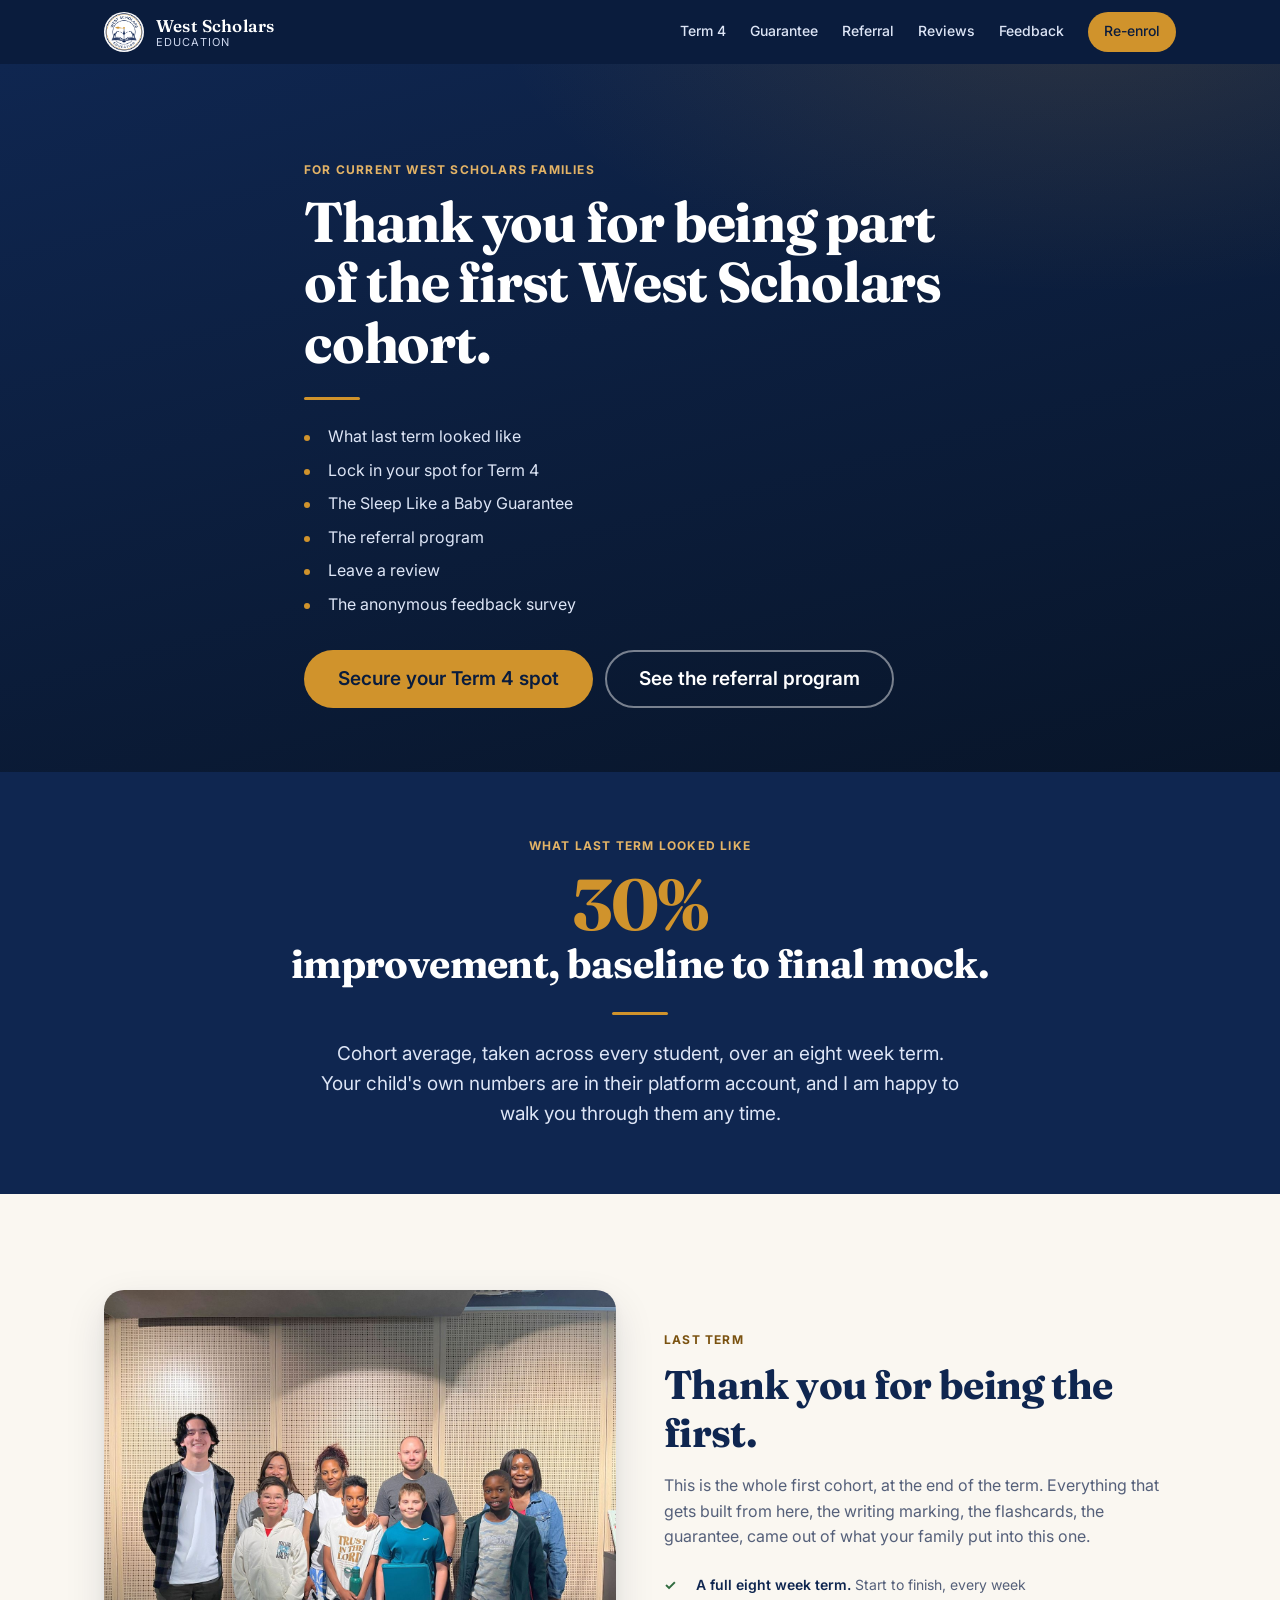
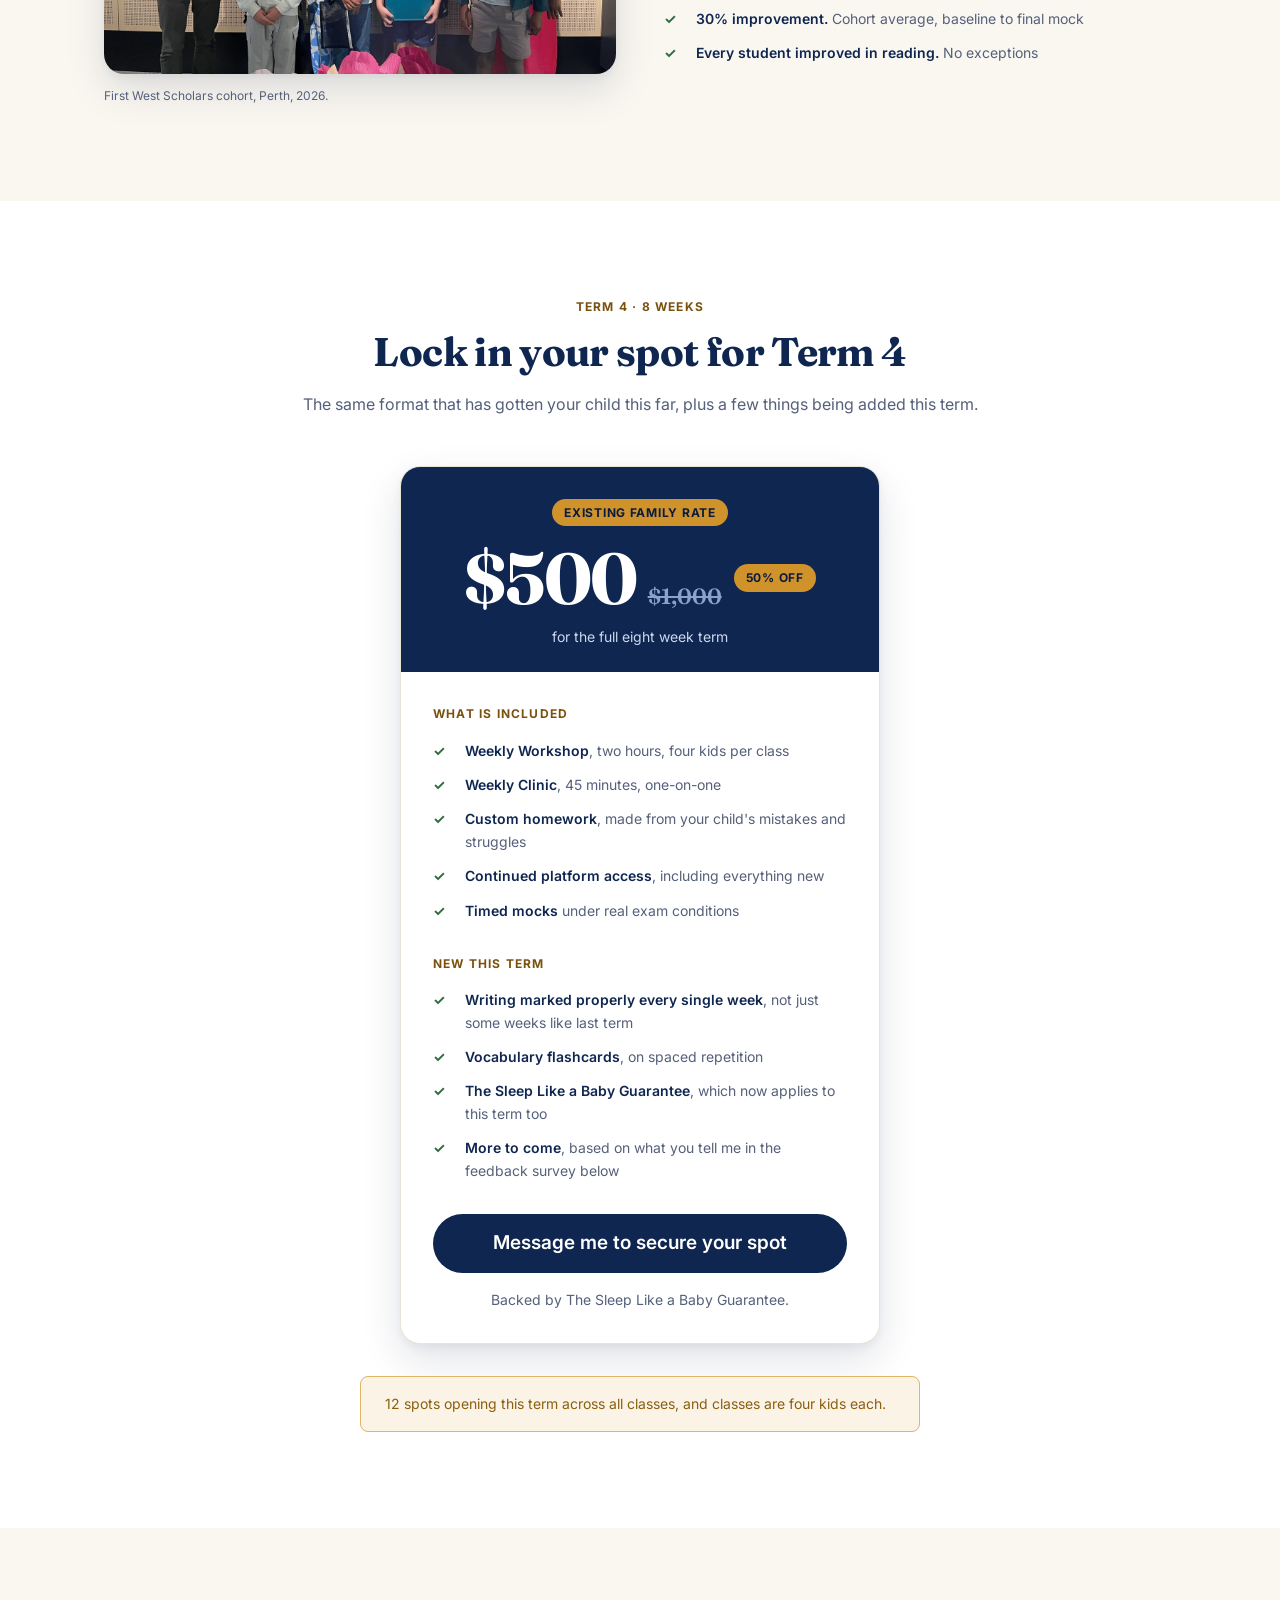
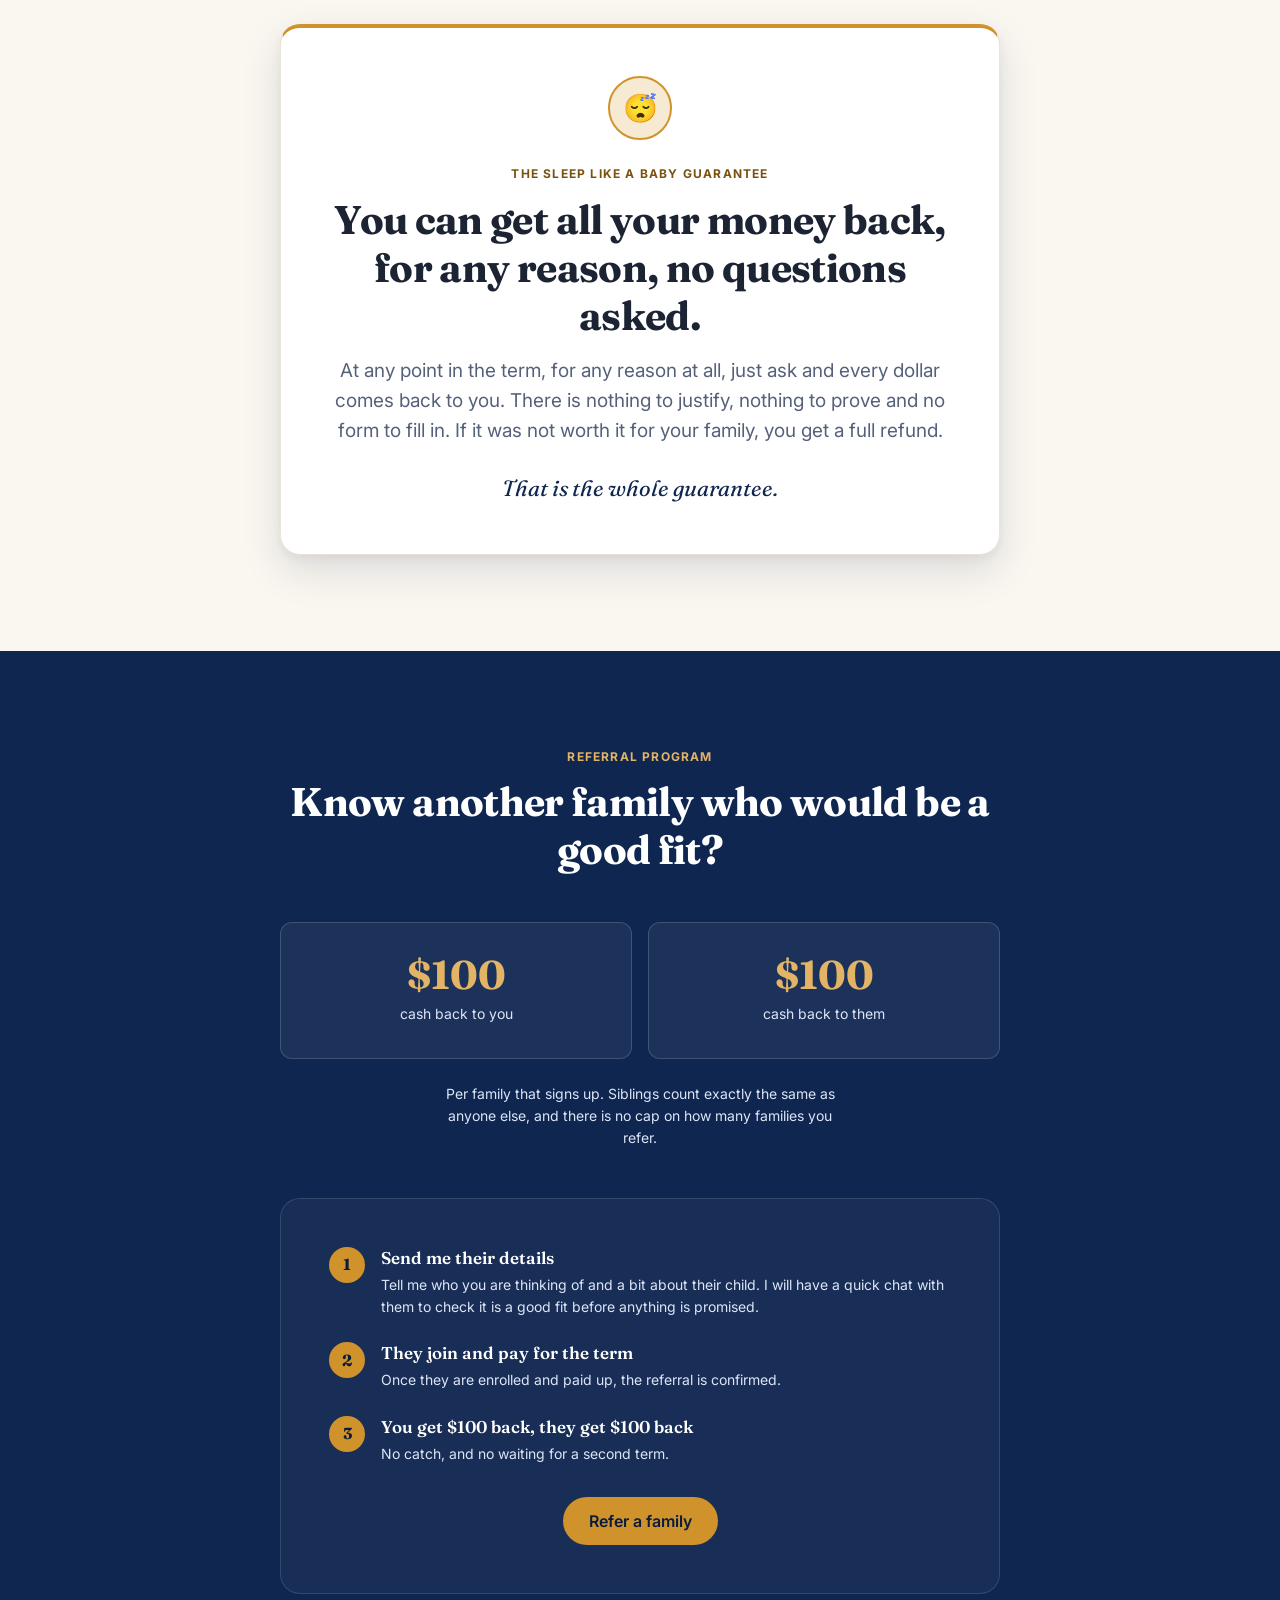
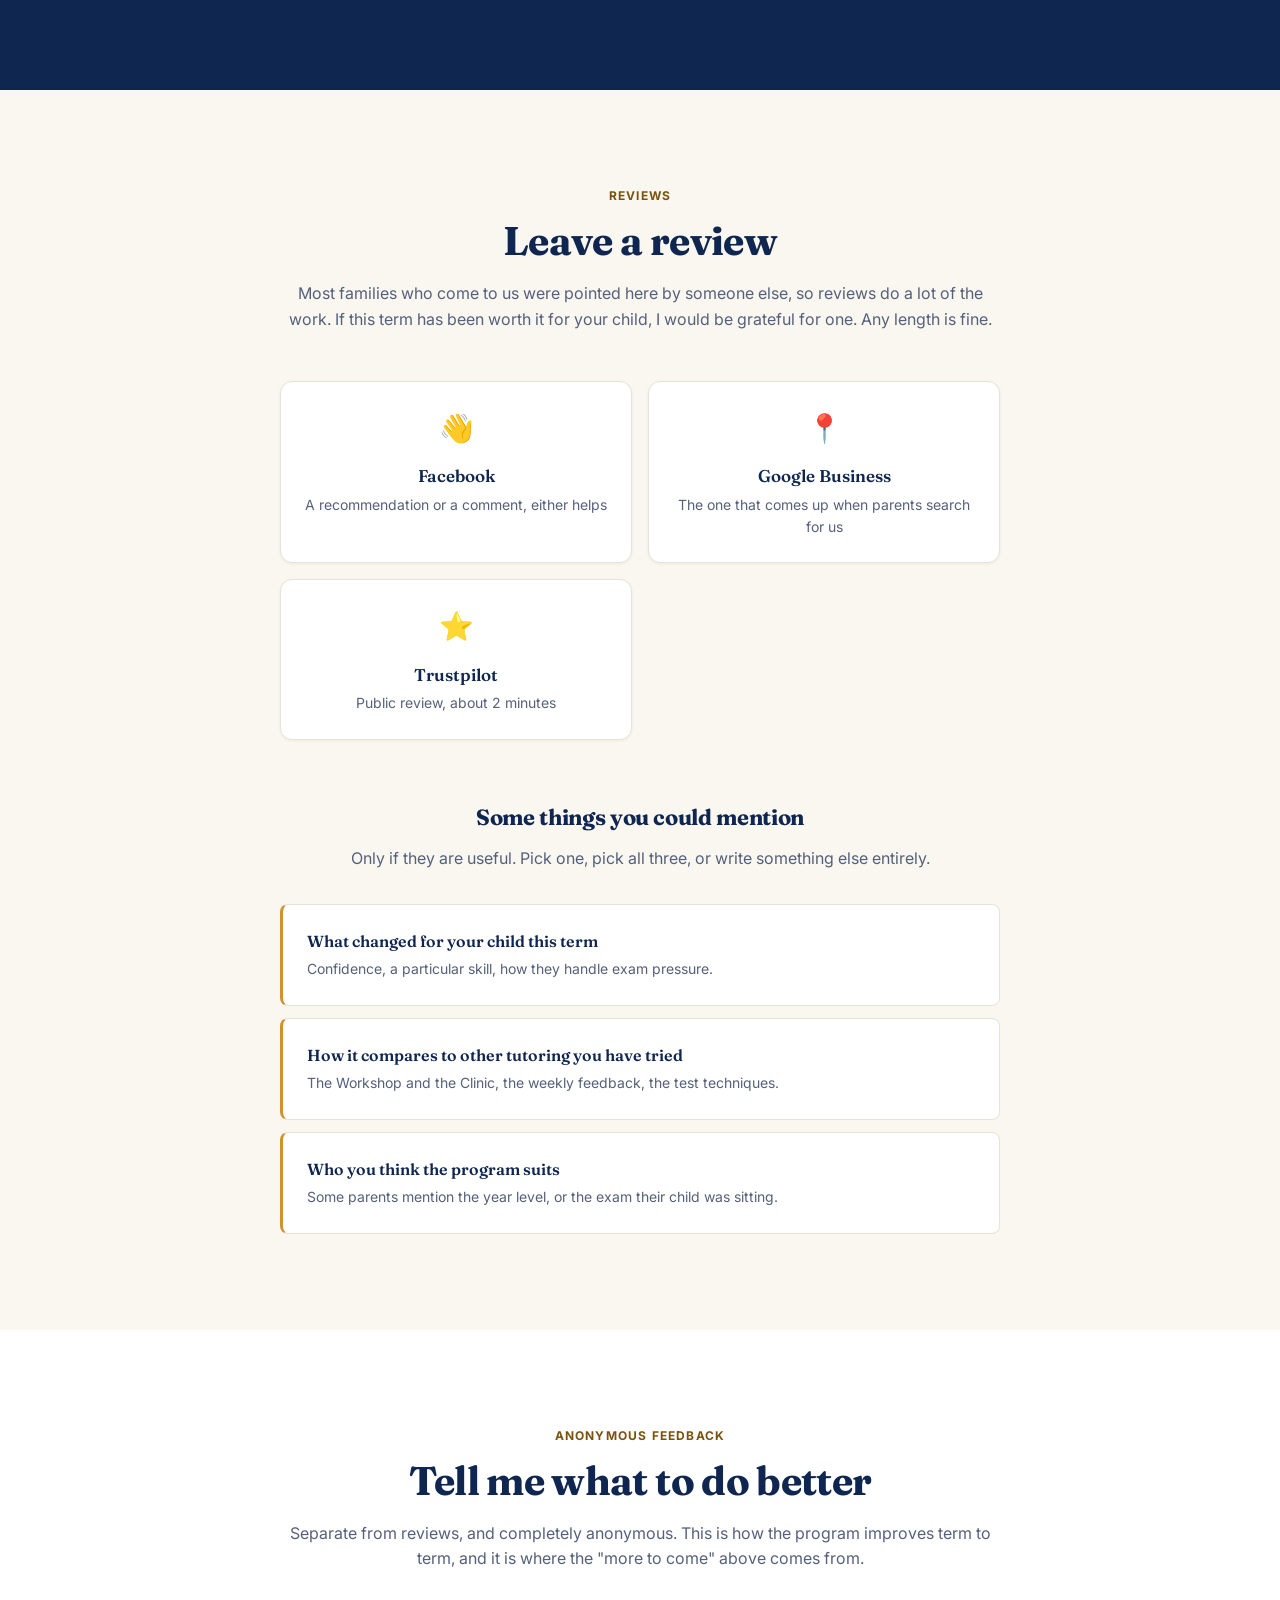
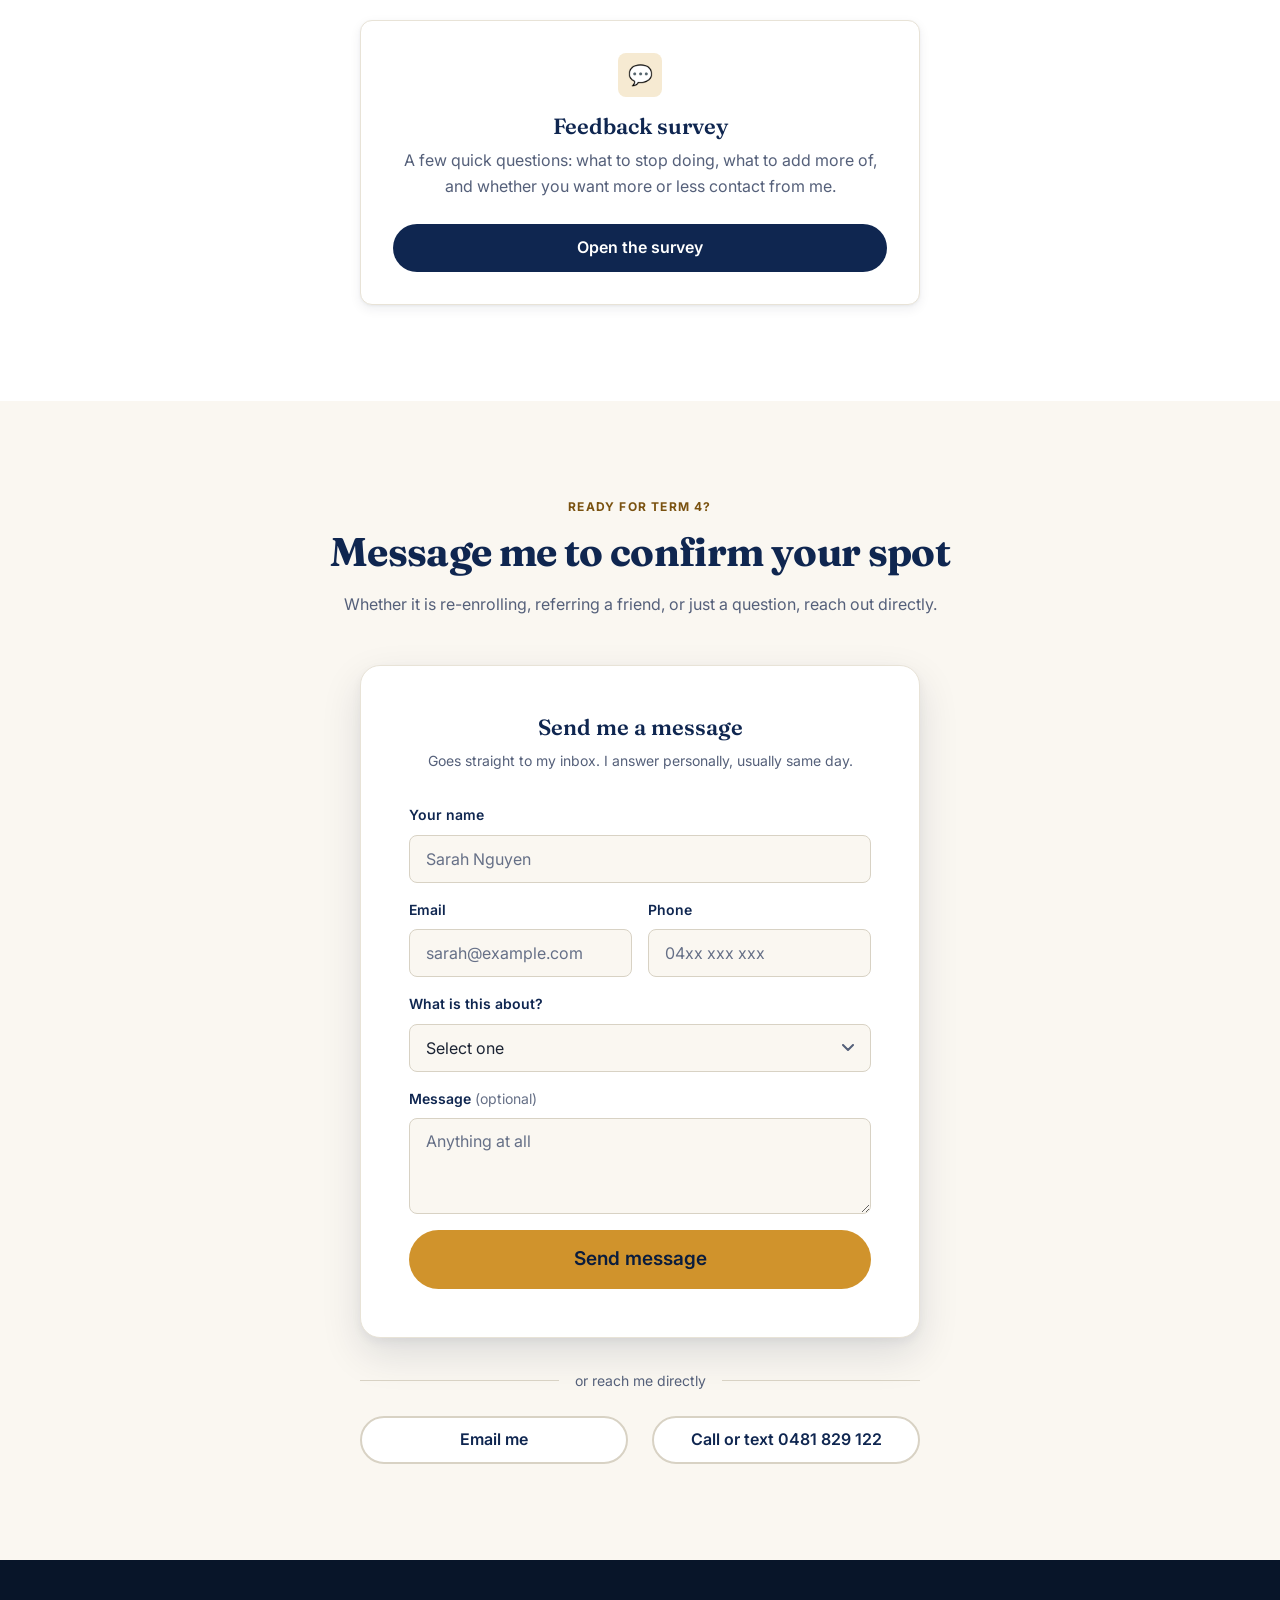
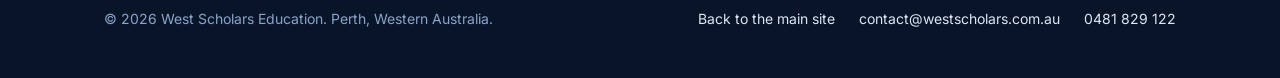
==== current-clients/index.html @ 18675477 "Show the cohort photo as an image, not a CSS background The photo disappeared from the live site. Th" ====
<!doctype html>
<html lang="en-AU">
<head>
<meta charset="UTF-8">
<meta name="viewport" content="width=device-width, initial-scale=1.0, viewport-fit=cover">

<title>Current Clients | West Scholars</title>
<meta name="description" content="West Scholars current clients: Term 4 re-enrolment, the Sleep Like a Baby Guarantee, the referral cash back program, reviews and the feedback survey.">

<meta name="theme-color" content="#0a1c3d">
<link rel="icon" href="/assets/logo.png">
<link rel="apple-touch-icon" href="/assets/logo.png">

<link rel="preconnect" href="https://fonts.googleapis.com">
<link rel="preconnect" href="https://fonts.gstatic.com" crossorigin>
<link href="https://fonts.googleapis.com/css2?family=Fraunces:opsz,wght@9..144,400..700&family=Inter:wght@400;500;600;700&display=swap" rel="stylesheet">
<link rel="stylesheet" href="/assets/style.css?v=2">
</head>
<body>

<a class="skip-link" href="#main">Skip to content</a>

<header class="site-header">
  <div class="wrap">
    <a class="brand" href="/">
      <img src="/assets/logo.png" alt="" width="40" height="40">
      <span class="brand-text">
        <strong>West Scholars</strong>
        <span>Education</span>
      </span>
    </a>

    <input type="checkbox" id="nav-toggle" class="nav-toggle">
    <label for="nav-toggle" class="nav-toggle-label" aria-label="Open menu"><span class="bars"></span></label>

    <nav class="site-nav" aria-label="Main">
      <a href="#pricing">Term 4</a>
      <a href="#guarantee">Guarantee</a>
      <a href="#referral">Referral</a>
      <a href="#reviews">Reviews</a>
      <a href="#survey">Feedback</a>
      <a class="nav-cta" href="#contact">Re-enrol</a>
    </nav>
  </div>
</header>

<main id="main">

<!-- ========================= HERO ========================= -->
<section class="hero hero-single">
  <div class="wrap">
    <div>
      <span class="eyebrow">For current West Scholars families</span>
      <h1>Thank you for being part of the first West Scholars cohort.</h1>
      <hr class="rule">
      <ul class="hero-list">
        <li>What last term looked like</li>
        <li>Lock in your spot for Term 4</li>
        <li>The Sleep Like a Baby Guarantee</li>
        <li>The referral program</li>
        <li>Leave a review</li>
        <li>The anonymous feedback survey</li>
      </ul>
      <div class="btn-row hero-actions">
        <a class="btn btn-gold btn-lg" href="#contact">Secure your Term 4 spot</a>
        <a class="btn btn-outline btn-lg" href="#referral">See the referral program</a>
      </div>
    </div>
  </div>
</section>

<!-- ========================= RESULTS REMINDER ========================= -->
<section class="section-navy">
  <div class="wrap">
    <div class="result-headline">
      <span class="eyebrow">What last term looked like</span>
      <h2><span class="big">30%</span> improvement, baseline to final mock.</h2>
      <hr class="rule center-x">
      <p class="lead center-x">Cohort average, taken across every student, over an eight week term. Your child's own numbers are in their platform account, and I am happy to walk you through them any time.</p>
    </div>
  </div>
</section>

<!-- ========================= COHORT PHOTO ========================= -->
<section class="section-cream sec-major">
  <div class="wrap">
    <div class="photo-split">
      <figure>
        <img src="/assets/cohort.jpg" width="1440" height="1080" loading="lazy" decoding="async"
             alt="Nathan with the first West Scholars cohort and their parents at the end of term.">
        <figcaption>First West Scholars cohort, Perth, 2026.</figcaption>
      </figure>
      <div class="body">
        <span class="eyebrow">Last term</span>
        <h2>Thank you for being the first.</h2>
        <p>This is the whole first cohort, at the end of the term. Everything that gets built from here, the writing marking, the flashcards, the guarantee, came out of what your family put into this one.</p>
        <ul class="points">
          <li><b>A full eight week term.</b> Start to finish, every week</li>
          <li><b>30% improvement.</b> Cohort average, baseline to final mock</li>
          <li><b>Every student improved in reading.</b> No exceptions</li>
        </ul>
      </div>
    </div>
  </div>
</section>

<!-- ========================= PRICING ========================= -->
<section class="section-white sec-major" id="pricing">
  <div class="wrap">
    <div class="section-head">
      <span class="eyebrow">Term 4 &middot; 8 weeks</span>
      <h2>Lock in your spot for Term 4</h2>
      <p>The same format that has gotten your child this far, plus a few things being added this term.</p>
    </div>

    <div class="price-card">
      <div class="price-head">
        <span class="badge">Existing family rate</span>
        <div class="price-amount">
          <span class="now">$500</span>
          <span class="was">$1,000</span>
          <span class="off">50% off</span>
        </div>
        <div class="price-period">for the full eight week term</div>
      </div>
      <div class="price-body">
        <div class="lbl">What is included</div>
        <ul class="price-list">
          <li><b>Weekly Workshop</b>, two hours, four kids per class</li>
          <li><b>Weekly Clinic</b>, 45 minutes, one-on-one</li>
          <li><b>Custom homework</b>, made from your child's mistakes and struggles</li>
          <li><b>Continued platform access</b>, including everything new</li>
          <li><b>Timed mocks</b> under real exam conditions</li>
        </ul>

        <div class="lbl">New this term</div>
        <ul class="price-list">
          <li><b>Writing marked properly every single week</b>, not just some weeks like last term</li>
          <li><b>Vocabulary flashcards</b>, on spaced repetition</li>
          <li><b>The Sleep Like a Baby Guarantee</b>, which now applies to this term too</li>
          <li><b>More to come</b>, based on what you tell me in the feedback survey below</li>
        </ul>

        <a class="btn btn-navy btn-block btn-lg" href="#contact">Message me to secure your spot</a>
        <p class="price-foot">Backed by The Sleep Like a Baby Guarantee.</p>
      </div>
    </div>

    <p class="notice pending wrap-narrow mt-8">12 spots opening this term across all classes, and classes are four kids each.</p>
  </div>
</section>

<!-- ========================= GUARANTEE ========================= -->
<section class="section-cream sec-major" id="guarantee">
  <div class="wrap">
    <div class="guarantee">
      <div class="seal" aria-hidden="true">&#128564;</div>
      <span class="eyebrow">The Sleep Like a Baby Guarantee</span>
      <h2>You can get all your money back, for any reason, no questions asked.</h2>
      <p class="lead">At any point in the term, for any reason at all, just ask and every dollar comes back to you. There is nothing to justify, nothing to prove and no form to fill in. If it was not worth it for your family, you get a full refund.</p>
      <p class="signoff">That is the whole guarantee.</p>
    </div>
  </div>
</section>

<!-- ========================= REFERRAL ========================= -->
<section class="section-navy sec-major" id="referral">
  <div class="wrap">
    <div class="section-head">
      <span class="eyebrow">Referral program</span>
      <h2>Know another family who would be a good fit?</h2>
    </div>

    <div class="referral-amounts wrap-prose">
      <div class="referral-amount">
        <div class="num">$100</div>
        <div class="lbl">cash back to you</div>
      </div>
      <div class="referral-amount">
        <div class="num">$100</div>
        <div class="lbl">cash back to them</div>
      </div>
    </div>
    <p class="referral-note">Per family that signs up. Siblings count exactly the same as anyone else, and there is no cap on how many families you refer.</p>

    <div class="referral-steps wrap-prose">
      <div class="steps">
        <div class="step">
          <div class="num">1</div>
          <div>
            <h4>Send me their details</h4>
            <p>Tell me who you are thinking of and a bit about their child. I will have a quick chat with them to check it is a good fit before anything is promised.</p>
          </div>
        </div>
        <div class="step">
          <div class="num">2</div>
          <div>
            <h4>They join and pay for the term</h4>
            <p>Once they are enrolled and paid up, the referral is confirmed.</p>
          </div>
        </div>
        <div class="step">
          <div class="num">3</div>
          <div>
            <h4>You get $100 back, they get $100 back</h4>
            <p>No catch, and no waiting for a second term.</p>
          </div>
        </div>
      </div>
      <div class="btn-row center mt-8">
        <a class="btn btn-gold" href="#contact">Refer a family</a>
      </div>
    </div>
  </div>
</section>

<!-- ========================= REVIEWS ========================= -->
<section class="section-cream sec-major" id="reviews">
  <div class="wrap">
    <div class="section-head">
      <span class="eyebrow">Reviews</span>
      <h2>Leave a review</h2>
      <p>Most families who come to us were pointed here by someone else, so reviews do a lot of the work. If this term has been worth it for your child, I would be grateful for one. Any length is fine.</p>
    </div>

    <div class="review-grid wrap-prose">
      <a class="review-tile" href="https://www.facebook.com/people/West-Scholars-Education/61594048093920/" target="_blank" rel="noopener">
        <div class="emoji" aria-hidden="true">&#128075;</div>
        <div class="platform">Facebook</div>
        <div class="hint">A recommendation or a comment, either helps</div>
      </a>
      <a class="review-tile" href="https://g.page/r/Ce10IVxTss2aEBM/review" target="_blank" rel="noopener">
        <div class="emoji" aria-hidden="true">&#128205;</div>
        <div class="platform">Google Business</div>
        <div class="hint">The one that comes up when parents search for us</div>
      </a>
      <a class="review-tile" href="https://au.trustpilot.com/review/westscholars.com.au" target="_blank" rel="noopener">
        <div class="emoji" aria-hidden="true">&#11088;</div>
        <div class="platform">Trustpilot</div>
        <div class="hint">Public review, about 2 minutes</div>
      </a>
    </div>

    <div class="wrap-prose mt-16">
      <div class="section-head mb-8">
        <h2 class="size-h3">Some things you could mention</h2>
        <p>Only if they are useful. Pick one, pick all three, or write something else entirely.</p>
      </div>
      <div class="prompt-list">
        <div class="prompt-card">
          <div class="q">What changed for your child this term</div>
          <div class="a">Confidence, a particular skill, how they handle exam pressure.</div>
        </div>
        <div class="prompt-card">
          <div class="q">How it compares to other tutoring you have tried</div>
          <div class="a">The Workshop and the Clinic, the weekly feedback, the test techniques.</div>
        </div>
        <div class="prompt-card">
          <div class="q">Who you think the program suits</div>
          <div class="a">Some parents mention the year level, or the exam their child was sitting.</div>
        </div>
      </div>
    </div>
  </div>
</section>

<!-- ========================= SURVEY ========================= -->
<section class="section-white sec-major" id="survey">
  <div class="wrap">
    <div class="section-head">
      <span class="eyebrow">Anonymous feedback</span>
      <h2>Tell me what to do better</h2>
      <p>Separate from reviews, and completely anonymous. This is how the program improves term to term, and it is where the "more to come" above comes from.</p>
    </div>
    <div class="card wrap-narrow center">
      <div class="icon center-x" aria-hidden="true">&#128172;</div>
      <h3>Feedback survey</h3>
      <p class="mb-6">A few quick questions: what to stop doing, what to add more of, and whether you want more or less contact from me.</p>
      <a class="btn btn-navy btn-block" href="https://forms.gle/rLjrPva2tPDzs9eZA" target="_blank" rel="noopener">Open the survey</a>
    </div>
  </div>
</section>

<!-- ========================= CONTACT ========================= -->
<section class="section-cream sec-major" id="contact">
  <div class="wrap">
    <div class="section-head">
      <span class="eyebrow">Ready for Term 4?</span>
      <h2>Message me to confirm your spot</h2>
      <p>Whether it is re-enrolling, referring a friend, or just a question, reach out directly.</p>
    </div>

    <form class="form-card" action="https://formsubmit.co/contact@westscholars.com.au" method="POST">
      <h3>Send me a message</h3>
      <p class="form-intro">Goes straight to my inbox. I answer personally, usually same day.</p>

      <input type="hidden" name="_subject" value="Current client message, West Scholars">
      <input type="hidden" name="_captcha" value="false">
      <input type="hidden" name="_template" value="table">
      <input type="hidden" name="_next" value="https://westscholars.com.au/thanks.html">
      <div class="hp" aria-hidden="true"><label>Leave this empty<input type="text" name="_honey" tabindex="-1" autocomplete="off"></label></div>

      <div class="form-grid">
        <div class="field">
          <label for="cc-name">Your name</label>
          <input id="cc-name" name="Name" type="text" required autocomplete="name" placeholder="Sarah Nguyen">
        </div>
        <div class="form-row">
          <div class="field">
            <label for="cc-email">Email</label>
            <input id="cc-email" name="Email" type="email" required autocomplete="email" placeholder="sarah@example.com">
          </div>
          <div class="field">
            <label for="cc-phone">Phone</label>
            <input id="cc-phone" name="Phone" type="tel" required autocomplete="tel" inputmode="tel" placeholder="04xx xxx xxx">
          </div>
        </div>
        <div class="field">
          <label for="cc-topic">What is this about?</label>
          <select id="cc-topic" name="Topic" required>
            <option value="">Select one</option>
            <option>Re-enrolling for Term 4</option>
            <option>Referring a family</option>
            <option>A question about my child's progress</option>
            <option>Something else</option>
          </select>
        </div>
        <div class="field">
          <label for="cc-message">Message <span class="opt">(optional)</span></label>
          <textarea id="cc-message" name="Message" rows="3" placeholder="Anything at all"></textarea>
        </div>
        <button type="submit" class="btn btn-gold btn-block btn-lg">Send message</button>
      </div>
    </form>

    <div class="or-divider">or reach me directly</div>

    <div class="grid grid-2 wrap-narrow">
      <a class="btn btn-ghost btn-block" href="mailto:contact@westscholars.com.au">Email me</a>
      <a class="btn btn-ghost btn-block" href="tel:0481829122">Call or text 0481 829 122</a>
    </div>
  </div>
</section>

</main>

<footer class="site-footer">
  <div class="wrap">
    <span>&copy; 2026 West Scholars Education. Perth, Western Australia.</span>
    <div class="links">
      <a href="/">Back to the main site</a>
      <a href="mailto:contact@westscholars.com.au">contact@westscholars.com.au</a>
      <a href="tel:0481829122">0481 829 122</a>
    </div>
  </div>
</footer>

</body>
</html>
---- assets/style.css ----
@charset "UTF-8";
/* ==========================================================================
   West Scholars design system
   --------------------------------------------------------------------------
   Direction: "Prospectus". Serif headings (Fraunces) over a neutral sans body
   (Inter), warm cream ground, navy ink, gold used only as rules and accents.

   Everything is token-driven. Do not hardcode a colour, size, space, radius
   or shadow in the HTML. If a value you need does not exist as a token, add
   the token here rather than writing an inline style.
   ========================================================================== */

/* --------------------------------------------------------------------------
   1. Tokens
   -------------------------------------------------------------------------- */

:root {
  /* --- Colour: navy ramp (brand ink) --- */
  --navy-950: #081529;
  --navy-900: #0a1c3d;
  --navy-800: #0f2650;
  --navy-700: #163566;
  --navy-600: #24487f;
  --navy-500: #3c62a0;
  --navy-300: #8ba3c9;
  --navy-200: #cdd7ee;
  --navy-100: #dde5f6;

  /* --- Colour: brass ramp (accent) ---
     brass-700 is the only gold safe for text on light grounds (7.2:1).
     brass-400 is the fill/accent gold, and is safe for text on navy. */
  --brass-700: #7a5210;
  --brass-600: #96671a;
  --brass-500: #b8862a;
  --brass-400: #d0932c;
  --brass-300: #e3b366;
  --brass-100: #f6ead2;

  /* --- Colour: warm neutral ramp --- */
  --warm-900: #1c2434;
  --warm-700: #3c4560;
  --warm-600: #55607a;
  --warm-400: #9aa1b3;
  --warm-300: #d8d2c4;
  --warm-200: #e8e3d7;
  --warm-100: #f3efe6;
  --warm-50:  #faf7f1;
  --white:    #ffffff;

  /* --- Colour: semantic --- */
  --success:    #2f6b3f;
  --success-bg: #f1f7f1;
  --warning:    #8a5f10;
  --warning-bg: #fbf3e6;
  --error:      #b3261e;
  --error-bg:   #fdecec;

  /* --- Colour: roles (use these in components, not the raw ramps) --- */
  --ink:           var(--warm-900);
  --ink-soft:      var(--warm-600);
  --ink-inverse:   var(--white);
  --ink-on-navy:   var(--navy-100);
  --accent:        var(--brass-400);
  --accent-text:   var(--brass-700);
  --ground:        var(--warm-50);
  --surface:       var(--white);
  --surface-sunk:  var(--warm-100);
  --ink-faint:     #667087;   /* placeholders and optional labels: 4.6:1 on cream */
  --border:        var(--warm-200);
  --border-strong: var(--warm-300);
  --rule:          var(--brass-400);

  /* --- Type families --- */
  --font-display: "Fraunces", "Iowan Old Style", Georgia, "Times New Roman", serif;
  --font-body: "Inter", -apple-system, BlinkMacSystemFont, "Segoe UI", Roboto, Helvetica, Arial, sans-serif;

  /* --- Type scale (1.25 ratio, fluid where it matters) --- */
  --fs-display: clamp(2.25rem, 1.5rem + 3.2vw, 3.5rem);
  --fs-h2:      clamp(1.75rem, 1.35rem + 1.9vw, 2.5rem);
  --fs-h3:      1.375rem;
  --fs-h4:      1.0625rem;
  --fs-lead:    clamp(1.0625rem, 1rem + 0.3vw, 1.1875rem);
  --fs-body:    1rem;
  --fs-sm:      0.875rem;
  --fs-xs:      0.75rem;
  --fs-stat:    clamp(2.5rem, 1.6rem + 4vw, 4.5rem);
  --fs-stat-sm: clamp(1.75rem, 1.3rem + 2vw, 2.5rem);

  /* --- Line heights --- */
  --lh-tight: 1.08;
  --lh-snug:  1.2;
  --lh-body:  1.6;

  /* --- Letter spacing --- */
  --ls-display: -0.022em;
  --ls-h2:      -0.016em;
  --ls-label:   0.1em;

  /* --- Space: 4px base --- */
  --s-1:  4px;
  --s-2:  8px;
  --s-3:  12px;
  --s-4:  16px;
  --s-6:  24px;
  --s-8:  32px;
  --s-12: 48px;
  --s-16: 64px;
  --s-24: 96px;
  --s-32: 128px;

  /* --- Section rhythm --- */
  --sec-major:    var(--s-24);
  --sec-standard: var(--s-16);
  --sec-tight:    var(--s-12);

  /* --- Radius --- */
  --r-sm:   8px;
  --r-md:   12px;
  --r-lg:   20px;
  --r-full: 999px;

  /* --- Elevation (navy-tinted, three tiers) --- */
  --e1: 0 1px 3px rgba(10, 28, 61, 0.06);
  --e2: 0 4px 12px rgba(10, 28, 61, 0.07), 0 1px 3px rgba(10, 28, 61, 0.05);
  --e3: 0 16px 40px rgba(10, 28, 61, 0.12), 0 4px 10px rgba(10, 28, 61, 0.05);

  /* --- Containers --- */
  --w-page:   1120px;
  --w-prose:  720px;
  --w-narrow: 560px;

  /* --- Motion --- */
  --ease: cubic-bezier(0.2, 0.6, 0.2, 1);
  --dur:  0.16s;
}

/* --------------------------------------------------------------------------
   2. Base
   -------------------------------------------------------------------------- */

*, *::before, *::after { box-sizing: border-box; }

html {
  scroll-behavior: smooth;
  scroll-padding-top: var(--s-16);
  -webkit-text-size-adjust: 100%;
}

body {
  margin: 0;
  font-family: var(--font-body);
  font-size: var(--fs-body);
  line-height: var(--lh-body);
  color: var(--ink);
  background: var(--ground);
  -webkit-font-smoothing: antialiased;
  -moz-osx-font-smoothing: grayscale;
}

img { max-width: 100%; display: block; }
a { color: inherit; }

h1, h2, h3, h4 {
  font-family: var(--font-display);
  font-weight: 600;
  font-variation-settings: "SOFT" 0, "WONK" 0;
  color: var(--navy-800);
  margin: 0;
}

h1 { font-size: var(--fs-display); line-height: var(--lh-tight); letter-spacing: var(--ls-display); font-weight: 700; }
h2 { font-size: var(--fs-h2);      line-height: var(--lh-snug);  letter-spacing: var(--ls-h2);      font-weight: 700; }
h3 { font-size: var(--fs-h3);      line-height: 1.25; }
h4 { font-size: var(--fs-h4);      line-height: 1.35; }

p { margin: 0 0 var(--s-4); }
p:last-child { margin-bottom: 0; }

/* Focus: visible for keyboard users, invisible for mouse users. */
:focus-visible {
  outline: 3px solid var(--brass-400);
  outline-offset: 2px;
  border-radius: var(--r-sm);
}
:focus:not(:focus-visible) { outline: none; }

.skip-link {
  position: absolute;
  left: var(--s-4);
  top: calc(-1 * var(--s-16));
  z-index: 100;
  background: var(--brass-400);
  color: var(--navy-900);
  padding: var(--s-3) var(--s-6);
  border-radius: var(--r-full);
  font-weight: 600;
  text-decoration: none;
  transition: top var(--dur) var(--ease);
}
.skip-link:focus { top: var(--s-4); }

.visually-hidden {
  position: absolute;
  width: 1px; height: 1px;
  padding: 0; margin: -1px;
  overflow: hidden;
  clip: rect(0 0 0 0);
  white-space: nowrap;
  border: 0;
}

/* --------------------------------------------------------------------------
   3. Layout primitives
   -------------------------------------------------------------------------- */

.wrap {
  max-width: var(--w-page);
  margin-inline: auto;
  padding-inline: var(--s-6);
}

.wrap-prose  { max-width: var(--w-prose);  margin-inline: auto; }
.wrap-narrow { max-width: var(--w-narrow); margin-inline: auto; }

section { padding-block: var(--sec-standard); }
.sec-major { padding-block: var(--sec-major); }
.sec-tight { padding-block: var(--sec-tight); }

.section-cream { background: var(--ground); }
.section-white { background: var(--surface); }
.section-navy  { background: var(--navy-800); color: var(--ink-inverse); }
.section-navy h2, .section-navy h3, .section-navy h4 { color: var(--ink-inverse); }

.grid { display: grid; gap: var(--s-6); }
.grid-2 { grid-template-columns: repeat(2, 1fr); }
.grid-3 { grid-template-columns: repeat(3, 1fr); }

/* --------------------------------------------------------------------------
   4. Shared type components
   -------------------------------------------------------------------------- */

.eyebrow {
  display: block;
  font-family: var(--font-body);
  font-size: var(--fs-xs);
  font-weight: 700;
  letter-spacing: var(--ls-label);
  text-transform: uppercase;
  color: var(--accent-text);
  margin-bottom: var(--s-3);
}
.section-navy .eyebrow,
.hero .eyebrow { color: var(--brass-300); }

.lead {
  font-size: var(--fs-lead);
  color: var(--ink-soft);
  max-width: 54ch;
}
.section-navy .lead, .hero .lead { color: var(--ink-on-navy); }

.section-head {
  max-width: var(--w-prose);
  margin: 0 auto var(--s-12);
  text-align: center;
}
.section-head .lead { margin-inline: auto; }
.section-head p { color: var(--ink-soft); margin-top: var(--s-4); }
.section-navy .section-head p { color: var(--ink-on-navy); }

/* A short gold rule. The signature mark of the prospectus direction. */
.rule {
  width: 56px;
  height: 3px;
  background: var(--rule);
  border: 0;
  border-radius: var(--r-full);
  margin: var(--s-6) 0;
}
.section-head .rule { margin-inline: auto; }

.fine-print { font-size: var(--fs-sm); color: var(--ink-soft); }

/* --------------------------------------------------------------------------
   5. Header
   -------------------------------------------------------------------------- */

.site-header {
  background: var(--navy-900);
  color: var(--ink-inverse);
  position: sticky;
  top: 0;
  z-index: 40;
}

.site-header .wrap {
  display: flex;
  align-items: center;
  justify-content: space-between;
  gap: var(--s-4);
  padding-block: var(--s-3);
}

.brand {
  display: flex;
  align-items: center;
  gap: var(--s-3);
  text-decoration: none;
  color: var(--ink-inverse);
  flex: none;
}

.brand img {
  height: 40px;
  width: 40px;
  border-radius: 50%;
  background: var(--white);
  flex: none;
}

.brand-text { display: flex; flex-direction: column; line-height: 1.15; }
.brand-text strong {
  font-family: var(--font-display);
  font-size: 1.0625rem;
  font-weight: 600;
  letter-spacing: 0.01em;
}
.brand-text span {
  font-size: 0.6875rem;
  color: var(--navy-200);
  letter-spacing: var(--ls-label);
  text-transform: uppercase;
}

.site-nav { display: flex; gap: var(--s-6); align-items: center; }

/* For pages with no menu toggle (confirmation pages, 404): never collapse. */
.site-nav-simple { display: flex !important; flex-direction: row !important; width: auto !important; padding-bottom: 0 !important; }
.site-nav-simple a { border-bottom: 2px solid transparent !important; padding-block: var(--s-2) !important; }

.site-nav a {
  color: var(--navy-100);
  text-decoration: none;
  font-size: var(--fs-sm);
  font-weight: 500;
  padding-block: var(--s-2);
  border-bottom: 2px solid transparent;
  white-space: nowrap;
}
.site-nav a:hover { color: var(--white); border-bottom-color: var(--brass-400); }

.nav-cta {
  background: var(--brass-400);
  color: var(--navy-900) !important;
  padding: var(--s-2) var(--s-4) !important;
  border-radius: var(--r-full);
  font-weight: 600;
  border-bottom: 2px solid transparent !important;
  flex: none;
}
.nav-cta:hover { background: var(--brass-300); }

/* Mobile nav: CSS-only disclosure driven by a hidden checkbox. */
.nav-toggle { display: none; }
.nav-toggle-label {
  display: none;
  cursor: pointer;
  padding: var(--s-3);
  color: var(--white);
  border: 1px solid rgba(255, 255, 255, 0.25);
  border-radius: var(--r-sm);
  align-items: center;
  justify-content: center;
  min-width: 44px;
  min-height: 44px;
}
.nav-toggle-label .bars {
  display: block;
  width: 18px;
  height: 2px;
  background: currentColor;
  position: relative;
}
.nav-toggle-label .bars::before,
.nav-toggle-label .bars::after {
  content: "";
  position: absolute;
  left: 0;
  width: 18px;
  height: 2px;
  background: currentColor;
}
.nav-toggle-label .bars::before { top: -6px; }
.nav-toggle-label .bars::after  { top: 6px; }

/* --------------------------------------------------------------------------
   6. Buttons
   -------------------------------------------------------------------------- */

.btn {
  display: inline-flex;
  align-items: center;
  justify-content: center;
  gap: var(--s-2);
  padding: var(--s-3) var(--s-6);
  min-height: 48px;
  border-radius: var(--r-full);
  font-family: var(--font-body);
  font-weight: 600;
  font-size: var(--fs-body);
  line-height: 1.2;
  text-decoration: none;
  text-align: center;
  border: 2px solid transparent;
  cursor: pointer;
  transition: background var(--dur) var(--ease), box-shadow var(--dur) var(--ease), transform var(--dur) var(--ease);
}
.btn:hover { transform: translateY(-1px); }

.btn-gold { background: var(--brass-400); color: var(--navy-900); }
.btn-gold:hover { background: var(--brass-300); box-shadow: var(--e2); }

.btn-navy { background: var(--navy-800); color: var(--ink-inverse); }
.btn-navy:hover { background: var(--navy-700); box-shadow: var(--e2); }

.btn-outline { background: transparent; border-color: rgba(255, 255, 255, 0.45); color: var(--ink-inverse); }
.btn-outline:hover { border-color: var(--white); background: rgba(255, 255, 255, 0.08); }

.btn-ghost { background: var(--surface); border-color: var(--border-strong); color: var(--navy-800); }
.btn-ghost:hover { border-color: var(--navy-800); }

.btn-block { width: 100%; }
.btn-lg { font-size: var(--fs-lead); padding: var(--s-4) var(--s-8); min-height: 56px; }

.btn-row { display: flex; gap: var(--s-3); flex-wrap: wrap; }
.btn-row.center { justify-content: center; }

/* A control that is deliberately not live yet. */
.btn-disabled {
  background: var(--warm-100);
  color: var(--warm-400);
  border-color: var(--border);
  cursor: not-allowed;
  pointer-events: none;
}

/* --------------------------------------------------------------------------
   7. Hero
   -------------------------------------------------------------------------- */

.hero {
  background:
    radial-gradient(1000px 500px at 85% -10%, rgba(208, 147, 44, 0.16), transparent 60%),
    linear-gradient(165deg, var(--navy-800) 0%, var(--navy-950) 100%);
  color: var(--ink-inverse);
  padding-block: var(--s-24) var(--s-16);
}

.hero h1 { color: var(--ink-inverse); }

.hero .wrap {
  display: grid;
  grid-template-columns: 1.15fr 0.85fr;
  gap: var(--s-16);
  align-items: center;
}

.hero-single .wrap { grid-template-columns: 1fr; max-width: var(--w-prose); }

.hero-sub {
  margin-top: var(--s-4);
  font-size: var(--fs-body);
  color: var(--navy-200);
  max-width: 54ch;
}

/* A plain contents list, used instead of a paragraph explaining what the page
   is for. Copy should never narrate itself. */
.hero-list {
  list-style: none;
  padding: 0;
  margin: var(--s-6) 0 0;
  display: grid;
  gap: var(--s-2);
  max-width: 46ch;
}
.hero-list li {
  position: relative;
  padding-left: var(--s-6);
  color: var(--ink-on-navy);
}
.hero-list li::before {
  content: "";
  position: absolute;
  left: 0;
  top: 11px;
  width: 6px;
  height: 6px;
  border-radius: 50%;
  background: var(--brass-400);
}

.hero-actions { margin-top: var(--s-8); }

.hero-assurance {
  margin-top: var(--s-6);
  font-size: var(--fs-sm);
  color: var(--navy-200);
  display: flex;
  flex-wrap: wrap;
  gap: var(--s-2) var(--s-6);
}
.hero-assurance span { display: inline-flex; align-items: center; gap: var(--s-2); }
.hero-assurance span::before {
  content: "";
  width: 6px; height: 6px;
  border-radius: 50%;
  background: var(--brass-400);
  flex: none;
}

/* The hero proof panel: the most important block on the site. */
.proof-panel {
  background: rgba(255, 255, 255, 0.05);
  border: 1px solid rgba(255, 255, 255, 0.16);
  border-radius: var(--r-lg);
  padding: var(--s-8);
}

.proof-stat { font-family: var(--font-display); }
.proof-stat .num {
  display: block;
  font-size: var(--fs-stat);
  font-weight: 700;
  letter-spacing: -0.03em;
  line-height: 0.95;
  color: var(--brass-300);
  font-variant-numeric: tabular-nums;
}
.proof-stat .cap {
  display: block;
  font-family: var(--font-body);
  font-size: var(--fs-sm);
  color: var(--ink-on-navy);
  margin-top: var(--s-3);
  max-width: 30ch;
}

.proof-panel hr {
  border: 0;
  border-top: 1px solid rgba(255, 255, 255, 0.14);
  margin-block: var(--s-6);
}

.proof-row { display: flex; gap: var(--s-6); }
.proof-row > div { flex: 1; }
.proof-row .k {
  font-family: var(--font-display);
  font-size: var(--fs-stat-sm);
  font-weight: 700;
  color: var(--ink-inverse);
  line-height: 1;
  font-variant-numeric: tabular-nums;
}
.proof-row .v {
  font-size: var(--fs-xs);
  letter-spacing: var(--ls-label);
  text-transform: uppercase;
  color: var(--navy-200);
  margin-top: var(--s-2);
  font-weight: 600;
}

/* --------------------------------------------------------------------------
   8. Social proof strip
   -------------------------------------------------------------------------- */

.social-proof {
  display: flex;
  gap: var(--s-3);
  justify-content: center;
  flex-wrap: wrap;
  padding-block: var(--s-8);
}

.social-proof a {
  display: inline-flex;
  align-items: center;
  gap: var(--s-2);
  background: var(--surface);
  border: 1px solid var(--border);
  color: var(--navy-800);
  box-shadow: var(--e1);
  text-decoration: none;
  padding: var(--s-3) var(--s-6);
  border-radius: var(--r-full);
  font-size: var(--fs-sm);
  font-weight: 600;
  min-height: 44px;
}
.social-proof a:hover { border-color: var(--brass-400); box-shadow: var(--e2); }

/* On navy grounds, invert. */
.section-navy .social-proof a,
.hero .social-proof a {
  background: rgba(255, 255, 255, 0.08);
  border-color: rgba(255, 255, 255, 0.2);
  color: var(--ink-inverse);
  box-shadow: none;
}

/* --------------------------------------------------------------------------
   9. Results / stats
   -------------------------------------------------------------------------- */

.result-headline { text-align: center; max-width: var(--w-prose); margin-inline: auto; }
.result-headline .big {
  display: block;
  font-family: var(--font-display);
  font-size: var(--fs-stat);
  font-weight: 700;
  letter-spacing: -0.03em;
  line-height: 1;
  color: var(--brass-400);
  font-variant-numeric: tabular-nums;
}

.stat-row {
  display: grid;
  grid-template-columns: repeat(3, 1fr);
  gap: var(--s-4);
  margin-top: var(--s-12);
}

.stat-tile {
  background: var(--surface);
  border: 1px solid var(--border);
  border-top: 3px solid var(--brass-400);
  border-radius: var(--r-md);
  padding: var(--s-6);
  box-shadow: var(--e1);
  text-align: center;
}
.section-navy .stat-tile {
  background: rgba(255, 255, 255, 0.06);
  border-color: rgba(255, 255, 255, 0.16);
  border-top-color: var(--brass-400);
  box-shadow: none;
}
.stat-tile .k {
  font-family: var(--font-display);
  font-size: var(--fs-stat-sm);
  font-weight: 700;
  color: var(--navy-800);
  line-height: 1;
  font-variant-numeric: tabular-nums;
}
.section-navy .stat-tile .k { color: var(--brass-300); }
.stat-tile .v { font-size: var(--fs-sm); color: var(--ink-soft); margin-top: var(--s-2); }
.section-navy .stat-tile .v { color: var(--ink-on-navy); }

.disclosure {
  text-align: center;
  font-size: var(--fs-sm);
  color: var(--ink-soft);
  margin-top: var(--s-8);
}
.section-navy .disclosure { color: var(--navy-300); }

/* --------------------------------------------------------------------------
   10. Method (the what / why / how breakdown)
   -------------------------------------------------------------------------- */

.method-list { display: grid; gap: var(--s-4); }

.method-item {
  background: var(--surface);
  border: 1px solid var(--border);
  border-radius: var(--r-md);
  box-shadow: var(--e1);
  overflow: hidden;
}
.method-item[open] { box-shadow: var(--e2); border-color: var(--border-strong); }

.method-item > summary {
  display: flex;
  align-items: flex-start;
  gap: var(--s-4);
  padding: var(--s-6);
  cursor: pointer;
  list-style: none;
  font-family: var(--font-display);
  font-size: var(--fs-h3);
  font-weight: 600;
  color: var(--navy-800);
  line-height: 1.3;
}
.method-item > summary::-webkit-details-marker { display: none; }
.method-item > summary:hover { background: var(--warm-50); }

.method-item .idx {
  flex: none;
  font-family: var(--font-body);
  font-size: var(--fs-xs);
  font-weight: 700;
  color: var(--accent-text);
  background: var(--brass-100);
  border-radius: var(--r-full);
  width: 28px; height: 28px;
  display: inline-flex;
  align-items: center;
  justify-content: center;
  margin-top: var(--s-1);
}

.method-item .chev {
  flex: none;
  margin-left: auto;
  margin-top: var(--s-2);
  width: 10px; height: 10px;
  border-right: 2px solid var(--warm-400);
  border-bottom: 2px solid var(--warm-400);
  transform: rotate(45deg);
  transition: transform var(--dur) var(--ease);
}
.method-item[open] .chev { transform: rotate(-135deg); }

.method-body {
  padding: 0 var(--s-6) var(--s-6) calc(var(--s-6) + 28px + var(--s-4));
  display: grid;
  gap: var(--s-4);
}

.method-body dl { margin: 0; display: grid; gap: var(--s-4); }
.method-body dt {
  font-size: var(--fs-xs);
  font-weight: 700;
  letter-spacing: var(--ls-label);
  text-transform: uppercase;
  color: var(--accent-text);
  margin-bottom: var(--s-1);
}
.method-body dd { margin: 0; color: var(--ink-soft); }

.method-body .contrast {
  background: var(--warm-50);
  border-left: 3px solid var(--border-strong);
  border-radius: 0 var(--r-sm) var(--r-sm) 0;
  padding: var(--s-4);
  font-size: var(--fs-sm);
  color: var(--ink-soft);
}
.method-body .contrast b { color: var(--navy-800); }

/* --------------------------------------------------------------------------
   11. Comparison
   --------------------------------------------------------------------------
   Built as a stack of PAIRS, not two independent columns. Each pair is its own
   2-column grid, so the two halves of a claim always sit on the same line no
   matter how differently they wrap. On mobile each pair collapses into a
   labelled two-card block, so "which side is this?" is never ambiguous.
   -------------------------------------------------------------------------- */

.vs { display: grid; gap: var(--s-3); }

.vs-head { display: grid; grid-template-columns: 1fr 1fr; gap: var(--s-4); }
.vs-head > div {
  font-family: var(--font-body);
  font-size: var(--fs-xs);
  font-weight: 700;
  letter-spacing: var(--ls-label);
  text-transform: uppercase;
  padding: var(--s-4) var(--s-6);
  border-radius: var(--r-md);
}
.vs-head .them { background: var(--warm-300); color: var(--warm-700); }
.vs-head .us   { background: var(--navy-800); color: var(--brass-300); }

.vs-pair { display: grid; grid-template-columns: 1fr 1fr; gap: var(--s-4); }

.vs-cell {
  position: relative;
  display: flex;
  align-items: center;
  padding: var(--s-4) var(--s-6) var(--s-4) var(--s-12);
  border-radius: var(--r-md);
  border: 1px solid var(--border);
  font-size: var(--fs-sm);
}
.vs-cell::before {
  position: absolute;
  left: var(--s-6);
  top: 50%;
  transform: translateY(-50%);
  font-weight: 700;
  font-size: var(--fs-body);
  line-height: 1;
}
.vs-cell.them { background: var(--warm-100); color: var(--ink-soft); }
.vs-cell.them::before { content: "×"; color: var(--ink-faint); }
.vs-cell.us {
  background: var(--surface);
  border-color: var(--brass-400);
  box-shadow: var(--e1);
  color: var(--navy-800);
  font-weight: 500;
}
.vs-cell.us::before { content: "✓"; color: var(--success); }

/* Shown only when the pair collapses to one column. */
.vs-tag { display: none; }

/* --------------------------------------------------------------------------
   12. Skills
   -------------------------------------------------------------------------- */

.skills-block { display: grid; gap: var(--s-4); grid-template-columns: repeat(4, 1fr); }

.skills-group {
  background: var(--surface);
  border: 1px solid var(--border);
  border-radius: var(--r-md);
  padding: var(--s-6);
  box-shadow: var(--e1);
}
.skills-group h3 { font-size: var(--fs-h4); margin-bottom: var(--s-1); }
.skills-group .meta {
  font-size: var(--fs-xs);
  letter-spacing: 0.04em;
  text-transform: uppercase;
  color: var(--accent-text);
  font-weight: 700;
  margin-bottom: var(--s-4);
}

.tag-row { display: flex; flex-wrap: wrap; gap: var(--s-2); }
.tag {
  background: var(--warm-50);
  border: 1px solid var(--border);
  color: var(--ink-soft);
  font-size: var(--fs-xs);
  font-weight: 500;
  padding: var(--s-1) var(--s-3);
  border-radius: var(--r-full);
}

/* --------------------------------------------------------------------------
   13. Steps
   -------------------------------------------------------------------------- */

.steps { display: grid; gap: var(--s-6); }
.step { display: flex; gap: var(--s-4); }

.step .num {
  flex: none;
  width: 36px; height: 36px;
  border-radius: 50%;
  background: var(--brass-400);
  color: var(--navy-900);
  display: flex;
  align-items: center;
  justify-content: center;
  font-family: var(--font-display);
  font-weight: 700;
  font-size: var(--fs-body);
}
.step h4 { margin-bottom: var(--s-1); }
.step p { margin: 0; color: var(--ink-soft); font-size: var(--fs-sm); }
.section-navy .step p { color: var(--ink-on-navy); }

/* --------------------------------------------------------------------------
   14. Cards
   -------------------------------------------------------------------------- */

.card {
  background: var(--surface);
  border: 1px solid var(--border);
  border-radius: var(--r-md);
  padding: var(--s-8);
  box-shadow: var(--e2);
}
.card h3 { margin-bottom: var(--s-2); }
.card p { color: var(--ink-soft); }

.card .icon {
  width: 44px; height: 44px;
  border-radius: var(--r-sm);
  background: var(--brass-100);
  color: var(--accent-text);
  display: flex;
  align-items: center;
  justify-content: center;
  font-size: 1.25rem;
  margin-bottom: var(--s-4);
}

/* --------------------------------------------------------------------------
   15. Guarantee
   -------------------------------------------------------------------------- */

.guarantee {
  background: var(--surface);
  border: 1px solid var(--border);
  border-top: 4px solid var(--brass-400);
  border-radius: var(--r-lg);
  box-shadow: var(--e3);
  padding: var(--s-12);
  max-width: var(--w-prose);
  margin-inline: auto;
  text-align: center;
}
.guarantee .seal {
  width: 64px; height: 64px;
  border-radius: 50%;
  background: var(--brass-100);
  border: 2px solid var(--brass-400);
  color: var(--accent-text);
  display: flex;
  align-items: center;
  justify-content: center;
  font-size: 1.75rem;
  margin: 0 auto var(--s-6);
}
.guarantee .eyebrow { color: var(--accent-text); }
.guarantee h2 {
  margin-bottom: var(--s-4);
  color: var(--ink);
}
.guarantee .lead {
  margin-inline: auto;
  color: var(--ink-soft);
}
.guarantee .signoff {
  margin-top: var(--s-6);
  font-family: var(--font-display);
  font-size: var(--fs-h3);
  color: var(--navy-800);
  font-style: italic;
}

/* --------------------------------------------------------------------------
   16. Pricing
   -------------------------------------------------------------------------- */

.price-card {
  background: var(--surface);
  border: 1px solid var(--border);
  border-radius: var(--r-lg);
  box-shadow: var(--e3);
  max-width: 480px;
  margin-inline: auto;
  overflow: hidden;
}

.price-head {
  background: var(--navy-800);
  color: var(--ink-inverse);
  padding: var(--s-8) var(--s-8) var(--s-6);
  text-align: center;
}

.badge {
  display: inline-block;
  background: var(--brass-400);
  color: var(--navy-900);
  font-size: var(--fs-xs);
  font-weight: 700;
  letter-spacing: 0.06em;
  text-transform: uppercase;
  padding: var(--s-1) var(--s-3);
  border-radius: var(--r-full);
  margin-bottom: var(--s-4);
}

.price-amount { display: flex; align-items: baseline; justify-content: center; gap: var(--s-3); flex-wrap: wrap; }
.price-amount .now {
  font-family: var(--font-display);
  font-size: var(--fs-stat);
  font-weight: 700;
  line-height: 1;
  letter-spacing: -0.03em;
  font-variant-numeric: tabular-nums;
}
.price-amount .was {
  font-family: var(--font-display);
  font-size: var(--fs-h3);
  font-weight: 600;
  color: var(--navy-300);
  text-decoration: line-through;
  text-decoration-thickness: 2px;
}
.price-amount .off {
  background: var(--brass-400);
  color: var(--navy-900);
  font-family: var(--font-body);
  font-size: var(--fs-xs);
  font-weight: 700;
  letter-spacing: 0.06em;
  text-transform: uppercase;
  padding: var(--s-1) var(--s-3);
  border-radius: var(--r-full);
  align-self: center;
}

.price-period { color: var(--navy-200); font-size: var(--fs-sm); margin-top: var(--s-3); }

.price-body { padding: var(--s-8); }
.price-body > .lbl {
  font-size: var(--fs-xs);
  font-weight: 700;
  letter-spacing: var(--ls-label);
  text-transform: uppercase;
  color: var(--accent-text);
  margin-bottom: var(--s-4);
}

.price-list { list-style: none; padding: 0; margin: 0 0 var(--s-8); display: grid; gap: var(--s-3); }
.price-list li {
  position: relative;
  padding-left: var(--s-8);
  font-size: var(--fs-sm);
  color: var(--ink-soft);
}
.price-list li::before {
  content: "✓";
  position: absolute;
  left: 0;
  top: 0;
  color: var(--success);
  font-weight: 700;
}
.price-list li b { color: var(--navy-800); font-weight: 600; }

.price-foot { text-align: center; font-size: var(--fs-sm); color: var(--ink-soft); margin-top: var(--s-4); }

/* --------------------------------------------------------------------------
   17. Notices and scarcity
   -------------------------------------------------------------------------- */

.notice {
  background: var(--success-bg);
  border: 1px solid var(--success);
  border-radius: var(--r-sm);
  padding: var(--s-4) var(--s-6);
  font-size: var(--fs-sm);
  color: var(--success);
}
.notice.pending { background: var(--warning-bg); border-color: var(--brass-300); color: var(--warning); }

.scarcity-row {
  display: grid;
  grid-template-columns: repeat(3, 1fr);
  gap: var(--s-4);
  max-width: var(--w-prose);
  margin: 0 auto var(--s-8);
}
.scarcity-item {
  text-align: center;
  padding: var(--s-6) var(--s-4);
  border-radius: var(--r-md);
  background: rgba(255, 255, 255, 0.06);
  border: 1px solid rgba(255, 255, 255, 0.16);
}
.scarcity-item .k {
  font-family: var(--font-display);
  font-size: var(--fs-stat-sm);
  font-weight: 700;
  color: var(--brass-300);
  line-height: 1;
  font-variant-numeric: tabular-nums;
}
.scarcity-item .v { font-size: var(--fs-sm); color: var(--ink-on-navy); margin-top: var(--s-2); }

/* --------------------------------------------------------------------------
   18. Lead magnet
   -------------------------------------------------------------------------- */

.magnet {
  display: grid;
  grid-template-columns: 0.9fr 1.1fr;
  gap: var(--s-12);
  align-items: center;
  background: var(--surface);
  border: 1px solid var(--border);
  border-radius: var(--r-lg);
  box-shadow: var(--e3);
  padding: var(--s-12);
}

.magnet-cover {
  background: linear-gradient(160deg, var(--navy-700), var(--navy-950));
  border-radius: var(--r-sm);
  aspect-ratio: 3 / 4;
  max-width: 260px;
  width: 100%;
  box-shadow: var(--e3);
  padding: var(--s-8);
  display: flex;
  flex-direction: column;
  justify-content: space-between;
  color: var(--ink-inverse);
  margin-inline: auto;
  border-left: 5px solid var(--brass-400);
}
.magnet-cover .kicker {
  font-size: var(--fs-xs);
  font-weight: 700;
  letter-spacing: var(--ls-label);
  text-transform: uppercase;
  color: var(--brass-300);
}
.magnet-cover .t {
  font-family: var(--font-display);
  font-size: 1.5rem;
  font-weight: 700;
  line-height: 1.15;
  letter-spacing: -0.01em;
}
.magnet-cover .b { font-size: var(--fs-xs); color: var(--navy-200); }

.magnet ul { list-style: none; padding: 0; margin: 0 0 var(--s-8); display: grid; gap: var(--s-2); }
.magnet ul li { position: relative; padding-left: var(--s-6); font-size: var(--fs-sm); color: var(--ink-soft); }
.magnet ul li::before {
  content: "";
  position: absolute;
  left: 0; top: 9px;
  width: 6px; height: 6px;
  border-radius: 50%;
  background: var(--brass-400);
}

/* --------------------------------------------------------------------------
   19. FAQ
   -------------------------------------------------------------------------- */

.faq { display: grid; gap: var(--s-3); max-width: var(--w-prose); margin-inline: auto; }

.faq-item {
  background: var(--surface);
  border: 1px solid var(--border);
  border-radius: var(--r-md);
  box-shadow: var(--e1);
  overflow: hidden;
}
.faq-item[open] { border-color: var(--border-strong); }

.faq-item > summary {
  display: flex;
  align-items: center;
  gap: var(--s-4);
  padding: var(--s-4) var(--s-6);
  cursor: pointer;
  list-style: none;
  font-weight: 600;
  color: var(--navy-800);
  min-height: 56px;
}
.faq-item > summary::-webkit-details-marker { display: none; }
.faq-item > summary:hover { background: var(--warm-50); }
.faq-item .chev {
  flex: none;
  margin-left: auto;
  width: 9px; height: 9px;
  border-right: 2px solid var(--warm-400);
  border-bottom: 2px solid var(--warm-400);
  transform: rotate(45deg);
  transition: transform var(--dur) var(--ease);
}
.faq-item[open] .chev { transform: rotate(-135deg); }

.faq-item .a { padding: 0 var(--s-6) var(--s-6); color: var(--ink-soft); font-size: var(--fs-sm); }
.faq-item .a a { color: var(--accent-text); font-weight: 600; }

/* --------------------------------------------------------------------------
   20. Forms
   -------------------------------------------------------------------------- */

.form-card {
  background: var(--surface);
  border: 1px solid var(--border);
  border-radius: var(--r-lg);
  box-shadow: var(--e3);
  padding: var(--s-12);
  max-width: 560px;
  margin-inline: auto;
}
.form-card > h3 { text-align: center; margin-bottom: var(--s-2); }
.form-card > .form-intro {
  text-align: center;
  color: var(--ink-soft);
  font-size: var(--fs-sm);
  margin-bottom: var(--s-8);
}

.form-grid { display: grid; gap: var(--s-4); }
.form-row { display: grid; grid-template-columns: 1fr 1fr; gap: var(--s-4); }

.field { display: grid; gap: var(--s-2); }
.field label { font-size: var(--fs-sm); font-weight: 600; color: var(--navy-800); }
.field label .opt { color: var(--ink-faint); font-weight: 400; }

.field input,
.field select,
.field textarea {
  width: 100%;
  padding: var(--s-3) var(--s-4);
  min-height: 48px;
  border-radius: var(--r-sm);
  border: 1px solid var(--border-strong);
  background: var(--warm-50);
  font-family: var(--font-body);
  font-size: var(--fs-body);
  color: var(--ink);
  transition: border-color var(--dur) var(--ease), background var(--dur) var(--ease);
}
.field textarea { min-height: 96px; resize: vertical; }
.field input::placeholder, .field textarea::placeholder { color: var(--ink-faint); }
.field input:hover, .field select:hover, .field textarea:hover { border-color: var(--warm-400); }
.field input:focus, .field select:focus, .field textarea:focus {
  background: var(--surface);
  border-color: var(--brass-400);
  outline: 3px solid rgba(208, 147, 44, 0.25);
  outline-offset: 0;
}

.field select {
  appearance: none;
  background-image: url("data:image/svg+xml;charset=UTF-8,%3Csvg xmlns='http://www.w3.org/2000/svg' width='12' height='8' viewBox='0 0 12 8'%3E%3Cpath d='M1 1l5 5 5-5' stroke='%2355607a' stroke-width='2' fill='none' stroke-linecap='round' stroke-linejoin='round'/%3E%3C/svg%3E");
  background-repeat: no-repeat;
  background-position: right var(--s-4) center;
  padding-right: var(--s-12);
}

/* Honeypot: bots fill it, humans never see it. */
.hp { position: absolute; left: -9999px; opacity: 0; height: 0; width: 0; overflow: hidden; }

.form-foot { text-align: center; font-size: var(--fs-xs); color: var(--ink-soft); margin-top: var(--s-4); }

.or-divider {
  display: flex;
  align-items: center;
  gap: var(--s-4);
  color: var(--ink-soft);
  font-size: var(--fs-sm);
  margin: var(--s-8) auto var(--s-6);
  max-width: 560px;
}
.or-divider::before, .or-divider::after { content: ""; flex: 1; height: 1px; background: var(--border-strong); }

/* --------------------------------------------------------------------------
   21. Review tiles and prompts (current clients)
   -------------------------------------------------------------------------- */

.review-grid { display: grid; grid-template-columns: repeat(2, 1fr); gap: var(--s-4); }

.review-tile {
  background: var(--surface);
  border: 1px solid var(--border);
  border-radius: var(--r-md);
  padding: var(--s-6);
  text-align: center;
  text-decoration: none;
  color: var(--navy-800);
  box-shadow: var(--e1);
  position: relative;
  transition: border-color var(--dur) var(--ease), box-shadow var(--dur) var(--ease), transform var(--dur) var(--ease);
}
.review-tile:hover { border-color: var(--brass-400); box-shadow: var(--e2); transform: translateY(-2px); }

.review-tile.is-pending {
  display: block;
  background: var(--warm-100);
  border-style: dashed;
  box-shadow: none;
  cursor: default;
  color: var(--ink-soft);
}
.review-tile.is-pending:hover { border-color: var(--border-strong); box-shadow: none; transform: none; }
.review-tile.is-pending .emoji { opacity: 0.55; }
.review-tile.is-pending .platform { color: var(--ink-soft); }

/* The pending flag is informational here, not a build TODO. */
.review-tile.is-pending .todo-flag {
  background: var(--brass-100);
  color: var(--accent-text);
}
.review-tile .emoji { font-size: 1.75rem; }
.review-tile .platform { font-family: var(--font-display); font-weight: 600; font-size: var(--fs-h4); margin: var(--s-3) 0 var(--s-1); }
.review-tile .hint { font-size: var(--fs-sm); color: var(--ink-soft); }

.todo-flag {
  position: absolute;
  top: var(--s-2); right: var(--s-2);
  background: var(--error-bg);
  color: var(--error);
  font-size: 0.625rem;
  font-weight: 700;
  letter-spacing: 0.04em;
  text-transform: uppercase;
  padding: var(--s-1) var(--s-2);
  border-radius: var(--r-full);
}

.prompt-list { display: grid; gap: var(--s-3); }
.prompt-card {
  background: var(--surface);
  border: 1px solid var(--border);
  border-left: 3px solid var(--brass-400);
  border-radius: var(--r-sm);
  padding: var(--s-6);
}
.prompt-card .q { font-family: var(--font-display); font-weight: 600; color: var(--navy-800); margin-bottom: var(--s-1); }
.prompt-card .a { color: var(--ink-soft); font-size: var(--fs-sm); }
.copy-line {
  background: var(--warm-50);
  border: 1px dashed var(--border-strong);
  border-radius: var(--r-sm);
  padding: var(--s-3) var(--s-4);
  font-size: var(--fs-sm);
  color: var(--ink);
  margin-top: var(--s-3);
  font-style: italic;
}

/* --------------------------------------------------------------------------
   22. Referral
   -------------------------------------------------------------------------- */

.referral-amounts { display: grid; grid-template-columns: repeat(2, 1fr); gap: var(--s-4); margin-bottom: var(--s-6); }

.referral-amount {
  background: rgba(255, 255, 255, 0.06);
  border: 1px solid rgba(255, 255, 255, 0.16);
  border-radius: var(--r-md);
  padding: var(--s-8) var(--s-6);
  text-align: center;
}
.referral-amount .num {
  font-family: var(--font-display);
  font-size: var(--fs-stat-sm);
  font-weight: 700;
  color: var(--brass-300);
  line-height: 1;
  font-variant-numeric: tabular-nums;
}
.referral-amount .lbl { font-size: var(--fs-sm); color: var(--ink-on-navy); margin-top: var(--s-2); }

.referral-note {
  text-align: center;
  font-size: var(--fs-sm);
  color: var(--ink-on-navy);
  margin: 0 auto var(--s-12);
  max-width: 46ch;
}

.referral-steps {
  background: rgba(255, 255, 255, 0.04);
  border: 1px solid rgba(255, 255, 255, 0.12);
  border-radius: var(--r-lg);
  padding: var(--s-12);
}

/* --------------------------------------------------------------------------
   23. Footer
   -------------------------------------------------------------------------- */

.site-footer {
  background: var(--navy-950);
  color: var(--navy-300);
  padding-block: var(--s-12);
  font-size: var(--fs-sm);
}
.site-footer .wrap {
  display: flex;
  justify-content: space-between;
  align-items: center;
  flex-wrap: wrap;
  gap: var(--s-4);
}
.site-footer a { color: var(--navy-100); text-decoration: none; }
.site-footer a:hover { color: var(--white); text-decoration: underline; }
.site-footer .links { display: flex; gap: var(--s-6); flex-wrap: wrap; }

/* --------------------------------------------------------------------------
   24. Confirmation pages
   -------------------------------------------------------------------------- */

.confirm { min-height: 60vh; display: flex; align-items: center; padding-block: var(--sec-major); }
.confirm .inner { max-width: var(--w-prose); margin-inline: auto; text-align: center; }
.tick {
  width: 72px; height: 72px;
  border-radius: 50%;
  background: var(--brass-100);
  border: 2px solid var(--brass-400);
  color: var(--accent-text);
  display: flex;
  align-items: center;
  justify-content: center;
  font-size: 2rem;
  margin: 0 auto var(--s-8);
}

/* --------------------------------------------------------------------------
   25. Photo split
   --------------------------------------------------------------------------
   The cohort photo beside a short proof statement. A real <img>, not a CSS
   background: the background version broke on the live site when Cloudflare
   served a stale stylesheet against fresh markup, and the photo disappeared
   with nothing left in its place. An <img> renders even with no CSS at all,
   which is the property that matters for the one piece of proof on the page.

   Lives on cream or white grounds only. On navy it would need every text
   element inside it pinned, which is the cascade trap documented in CLAUDE.md.
   -------------------------------------------------------------------------- */

.photo-split {
  display: grid;
  grid-template-columns: 1fr 1fr;
  gap: var(--s-12);
  align-items: center;
}

.photo-split figure { margin: 0; }
.photo-split img {
  display: block;
  width: 100%;
  height: auto;
  border-radius: var(--r-lg);
  box-shadow: var(--e3);
}
.photo-split figcaption {
  margin-top: var(--s-3);
  font-size: var(--fs-xs);
  color: var(--ink-soft);
}

.photo-split .body h2 { margin-bottom: var(--s-4); }
.photo-split .body p { color: var(--ink-soft); }

.photo-split .points {
  list-style: none;
  padding: 0;
  margin: var(--s-6) 0 0;
  display: grid;
  gap: var(--s-3);
}
.photo-split .points li {
  position: relative;
  padding-left: var(--s-8);
  color: var(--ink-soft);
  font-size: var(--fs-sm);
}
.photo-split .points li::before {
  content: "✓";
  position: absolute;
  left: 0;
  top: 0;
  color: var(--success);
  font-weight: 700;
}
.photo-split .points li b { color: var(--navy-800); font-weight: 600; }

/* --------------------------------------------------------------------------
   26. Choice chips
   --------------------------------------------------------------------------
   A checkbox group styled as pills, for a question that needs a few concrete
   starting points without becoming a closed list. It always sits beside a free
   text field, never instead of one. Deliberately outside .field, because
   .field input stretches a control to full width and 48px tall, which is right
   for a text box and wrong for a checkbox.
   -------------------------------------------------------------------------- */

.choice-set { border: 0; padding: 0; margin: 0; display: grid; gap: var(--s-3); }
.choice-set > legend {
  font-size: var(--fs-sm);
  font-weight: 600;
  color: var(--navy-800);
  padding: 0;
}
.choice-set .hint { font-size: var(--fs-xs); color: var(--ink-soft); }

.choice-row { display: flex; flex-wrap: wrap; gap: var(--s-2); }

.choice {
  display: inline-flex;
  align-items: center;
  gap: var(--s-2);
  background: var(--warm-50);
  border: 1px solid var(--border-strong);
  border-radius: var(--r-full);
  padding: var(--s-2) var(--s-4);
  min-height: 44px;
  font-size: var(--fs-sm);
  font-weight: 500;
  color: var(--ink);
  cursor: pointer;
  transition: background var(--dur) var(--ease), border-color var(--dur) var(--ease);
}
.choice:hover { border-color: var(--warm-400); }
.choice input {
  width: 18px;
  height: 18px;
  margin: 0;
  flex: none;
  accent-color: var(--brass-500);
  cursor: pointer;
}
.choice:focus-within {
  outline: 3px solid rgba(208, 147, 44, 0.25);
  outline-offset: 0;
  border-color: var(--brass-400);
}
.choice:has(input:checked) {
  background: var(--brass-100);
  border-color: var(--brass-400);
  color: var(--navy-800);
  font-weight: 600;
}

/* --------------------------------------------------------------------------
   27. Results chart
   --------------------------------------------------------------------------
   Inline SVG, no chart library and no JavaScript. Four series on a white card.
   Two of the four hues sit below 3:1 against white, so the palette validator
   requires relief: that is why every line carries a direct end label AND the
   figures are repeated in the table below. Do not remove either.
   -------------------------------------------------------------------------- */

.chart-card {
  background: var(--surface);
  border: 1px solid var(--border);
  border-radius: var(--r-lg);
  box-shadow: var(--e3);
  padding: var(--s-8);
  max-width: 860px;
  margin: 0 auto;
}

.chart-card .chart-title {
  font-family: var(--font-display);
  font-size: var(--fs-h4);
  font-weight: 600;
  color: var(--navy-800);
  margin-bottom: var(--s-1);
}
.chart-card .chart-sub {
  font-size: var(--fs-sm);
  color: var(--ink-soft);
  margin-bottom: var(--s-6);
}

.chart { width: 100%; height: auto; display: block; font-family: var(--font-body); }

.chart-legend {
  display: flex;
  flex-wrap: wrap;
  gap: var(--s-3) var(--s-6);
  margin-top: var(--s-6);
  padding-top: var(--s-4);
  border-top: 1px solid var(--border);
  font-size: var(--fs-sm);
  color: var(--ink-soft);
}
.chart-legend span { display: inline-flex; align-items: center; gap: var(--s-2); }
.chart-legend i {
  width: 14px;
  height: 3px;
  border-radius: var(--r-full);
  flex: none;
}

/* Series hues. Validated as a 4-slot categorical set against a white surface:
   worst adjacent CVD deltaE 9.1, normal-vision 22.9. Two of the four fall below
   3:1 on white, which is why the chart carries direct end labels and the table
   view. Change one of these and re-run the palette validator. */
.chart-legend i[data-c="1"] { background: #2a78d6; }
.chart-legend i[data-c="2"] { background: #eb6834; }
.chart-legend i[data-c="3"] { background: #1baf7a; }
.chart-legend i[data-c="4"] { background: #eda100; }

.table-view { margin-top: var(--s-4); }
.table-view > summary {
  cursor: pointer;
  list-style: none;
  font-size: var(--fs-sm);
  font-weight: 600;
  color: var(--accent-text);
  padding: var(--s-2) 0;
}
.table-view > summary::-webkit-details-marker { display: none; }
.table-view .scroller { overflow-x: auto; }

.data-table {
  width: 100%;
  border-collapse: collapse;
  font-size: var(--fs-sm);
  margin-top: var(--s-3);
  min-width: 420px;
}
.data-table th, .data-table td {
  text-align: right;
  padding: var(--s-2) var(--s-3);
  border-bottom: 1px solid var(--border);
  font-variant-numeric: tabular-nums;
}
.data-table th:first-child, .data-table td:first-child { text-align: left; }
.data-table thead th {
  color: var(--ink-soft);
  font-weight: 700;
  font-size: var(--fs-xs);
  letter-spacing: 0.04em;
  text-transform: uppercase;
}
.data-table tbody td { color: var(--ink-soft); }
.data-table tbody th,
.data-table tbody td:first-child { color: var(--navy-800); font-weight: 600; }
.data-table caption {
  caption-side: bottom;
  text-align: left;
  font-size: var(--fs-xs);
  color: var(--ink-soft);
  padding-top: var(--s-3);
}

/* --------------------------------------------------------------------------
   28. Feature list
   -------------------------------------------------------------------------- */

.feature-grid {
  display: grid;
  grid-template-columns: 1fr 1fr;
  gap: var(--s-4) var(--s-8);
  list-style: none;
  padding: 0;
  margin: 0;
}
.feature-grid li {
  position: relative;
  padding-left: var(--s-8);
  font-size: var(--fs-sm);
  color: var(--ink-soft);
}
.feature-grid li::before {
  content: "✓";
  position: absolute;
  left: 0;
  top: 0;
  color: var(--success);
  font-weight: 700;
}
.feature-grid li b { color: var(--navy-800); font-weight: 600; display: block; }

/* --------------------------------------------------------------------------
   29. Utilities
   --------------------------------------------------------------------------
   A deliberately tiny set. Reach for these instead of writing a style="..."
   attribute in the HTML. If you need one that is not here, add it here.
   -------------------------------------------------------------------------- */

.center    { text-align: center; }
.text-left { text-align: left; }
.center-x  { margin-inline: auto; }

.mt-4  { margin-top: var(--s-4); }
.mt-6  { margin-top: var(--s-6); }
.mt-8  { margin-top: var(--s-8); }
.mt-12 { margin-top: var(--s-12); }
.mt-16 { margin-top: var(--s-16); }

.mb-4  { margin-bottom: var(--s-4); }
.mb-6  { margin-bottom: var(--s-6); }
.mb-8  { margin-bottom: var(--s-8); }

.size-h3 { font-size: var(--fs-h3); }

/* --------------------------------------------------------------------------
   30. Responsive
   -------------------------------------------------------------------------- */

@media (max-width: 960px) {
  .hero .wrap { grid-template-columns: 1fr; gap: var(--s-12); }
  .skills-block { grid-template-columns: repeat(2, 1fr); }
  .magnet { grid-template-columns: 1fr; gap: var(--s-8); padding: var(--s-8); }
  .magnet-cover { max-width: 200px; }
}

/* The nav carries seven links plus a CTA, which needs roughly 1050px. Below
   that the links squash and wrap, so the menu button takes over well before
   the layout breakpoint at 760px. */
@media (max-width: 1050px) {
  /* Mobile nav */
  .site-header .wrap { flex-wrap: wrap; }
  .nav-toggle-label { display: inline-flex; }
  .site-nav {
    display: none;
    order: 3;
    width: 100%;
    flex-direction: column;
    align-items: stretch;
    gap: 0;
    padding-bottom: var(--s-3);
  }
  .nav-toggle:checked ~ .site-nav { display: flex; }
  .site-nav a {
    padding: var(--s-4) 0;
    border-bottom: 1px solid rgba(255, 255, 255, 0.1);
    font-size: var(--fs-body);
  }
  .site-nav a:hover { border-bottom-color: rgba(255, 255, 255, 0.1); }
  .nav-cta {
    text-align: center;
    margin-top: var(--s-3);
    border-bottom: none !important;
    padding: var(--s-3) var(--s-4) !important;
  }
}

@media (max-width: 760px) {
  :root { --sec-major: var(--s-16); --sec-standard: var(--s-12); --sec-tight: var(--s-8); }


  .vs-head { display: none; }
  .vs-pair { grid-template-columns: 1fr; gap: var(--s-2); }
  .vs-pair + .vs-pair { margin-top: var(--s-4); }
  .vs-cell { display: block; padding-top: var(--s-3); padding-bottom: var(--s-4); }
  .vs-cell::before { top: var(--s-8); transform: none; }
  .vs-tag {
    display: block;
    font-size: var(--fs-xs);
    font-weight: 700;
    letter-spacing: var(--ls-label);
    text-transform: uppercase;
    margin-bottom: var(--s-1);
  }
  .vs-cell.them .vs-tag { color: var(--ink-faint); }
  .vs-cell.us .vs-tag   { color: var(--accent-text); }
  .stat-row { grid-template-columns: 1fr; }
  .scarcity-row { grid-template-columns: 1fr; }
  .referral-amounts { grid-template-columns: 1fr; }
  .review-grid { grid-template-columns: 1fr; }
  .form-row { grid-template-columns: 1fr; }
  .feature-grid { grid-template-columns: 1fr; }
  .photo-split { grid-template-columns: 1fr; gap: var(--s-8); }
  .chart-card { padding: var(--s-6) var(--s-4); }
  .grid-2, .grid-3 { grid-template-columns: 1fr; }
  .guarantee { padding: var(--s-8); }
  .form-card { padding: var(--s-8) var(--s-6); }
  .referral-note {
  text-align: center;
  font-size: var(--fs-sm);
  color: var(--ink-on-navy);
  margin: 0 auto var(--s-12);
  max-width: 46ch;
}

.referral-steps { padding: var(--s-8); }
  .method-body { padding-left: var(--s-6); }
  .site-footer .wrap { flex-direction: column; text-align: center; }
}

@media (max-width: 480px) {
  .skills-block { grid-template-columns: 1fr; }
  .proof-row { flex-direction: column; gap: var(--s-4); }
  .btn-row > .btn { width: 100%; }
}

/* --------------------------------------------------------------------------
   31. Motion and print
   -------------------------------------------------------------------------- */

@media (prefers-reduced-motion: reduce) {
  html { scroll-behavior: auto; }
  *, *::before, *::after {
    animation-duration: 0.01ms !important;
    animation-iteration-count: 1 !important;
    transition-duration: 0.01ms !important;
  }
  .btn:hover, .review-tile:hover { transform: none; }
}

@media print {
  .site-header, .site-footer, .btn, .social-proof { display: none; }
  body { background: #fff; color: #000; }
  .method-item, .faq-item { break-inside: avoid; }
}
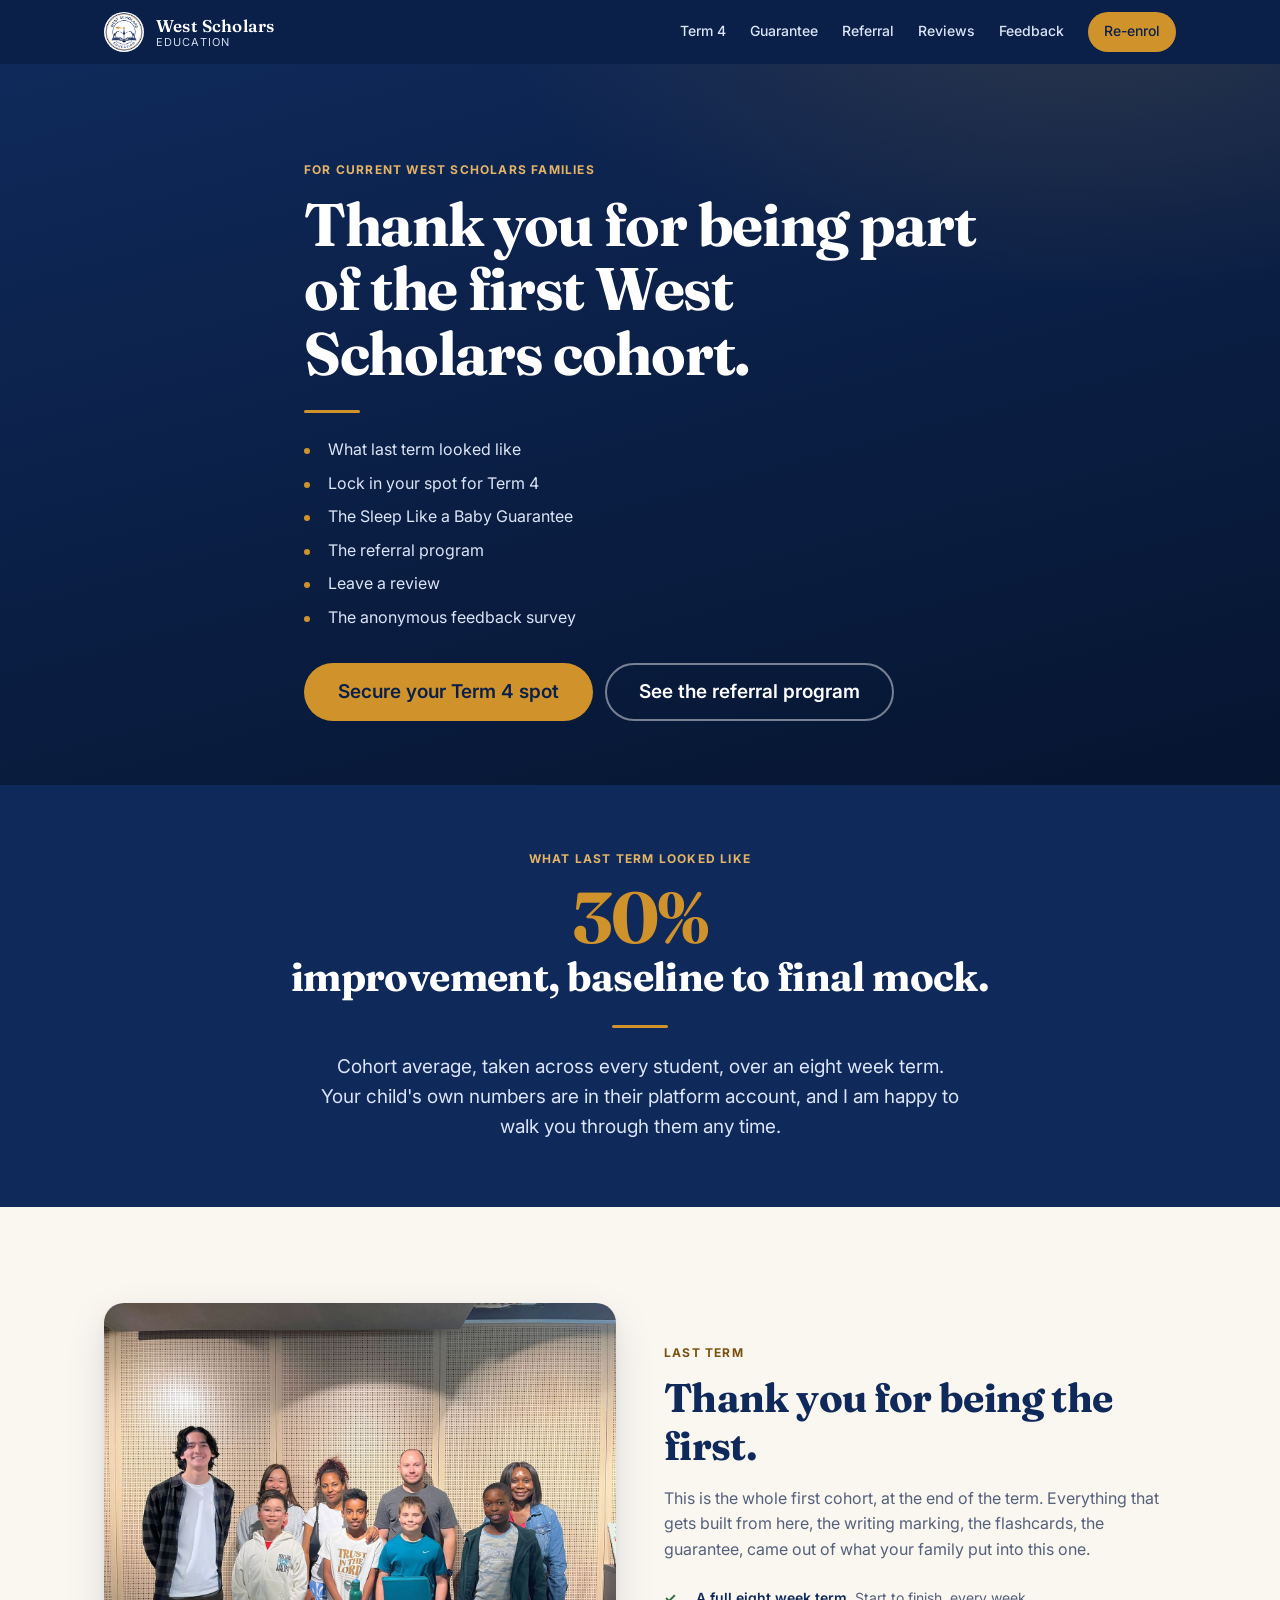
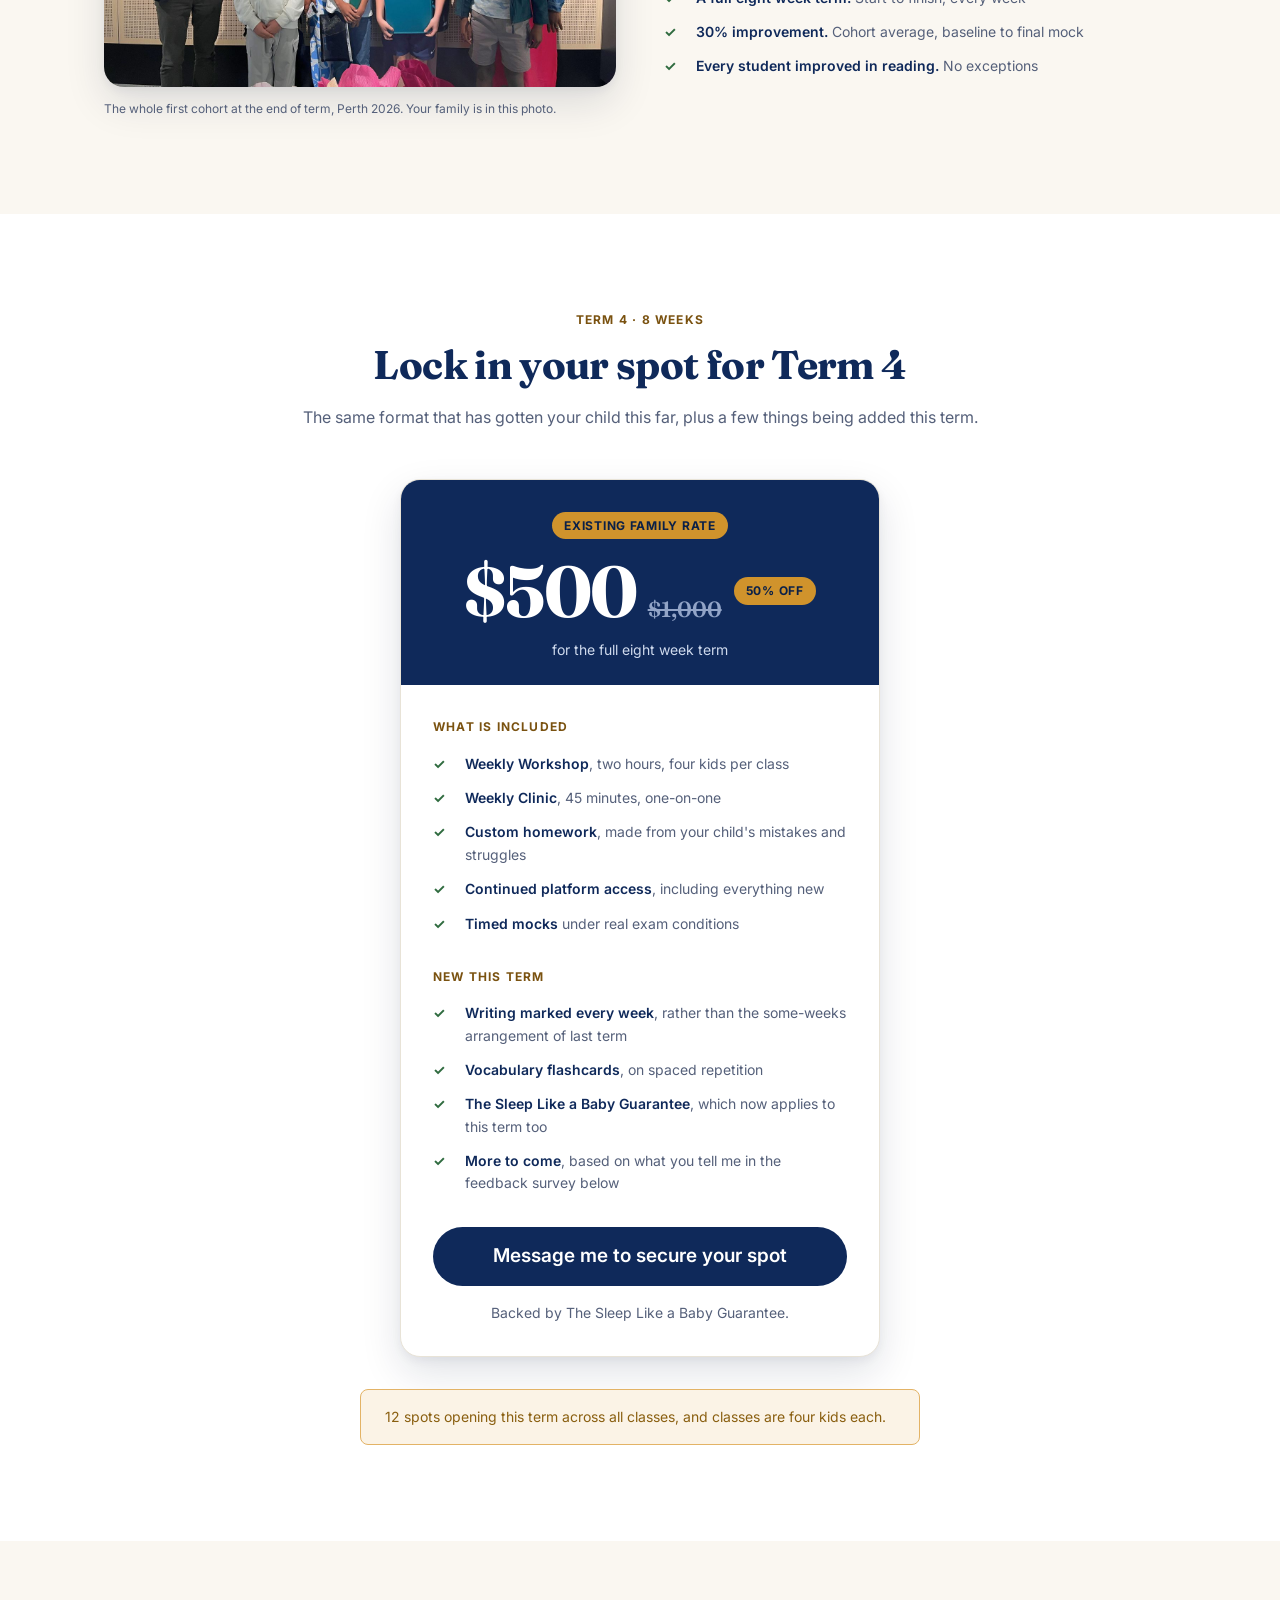
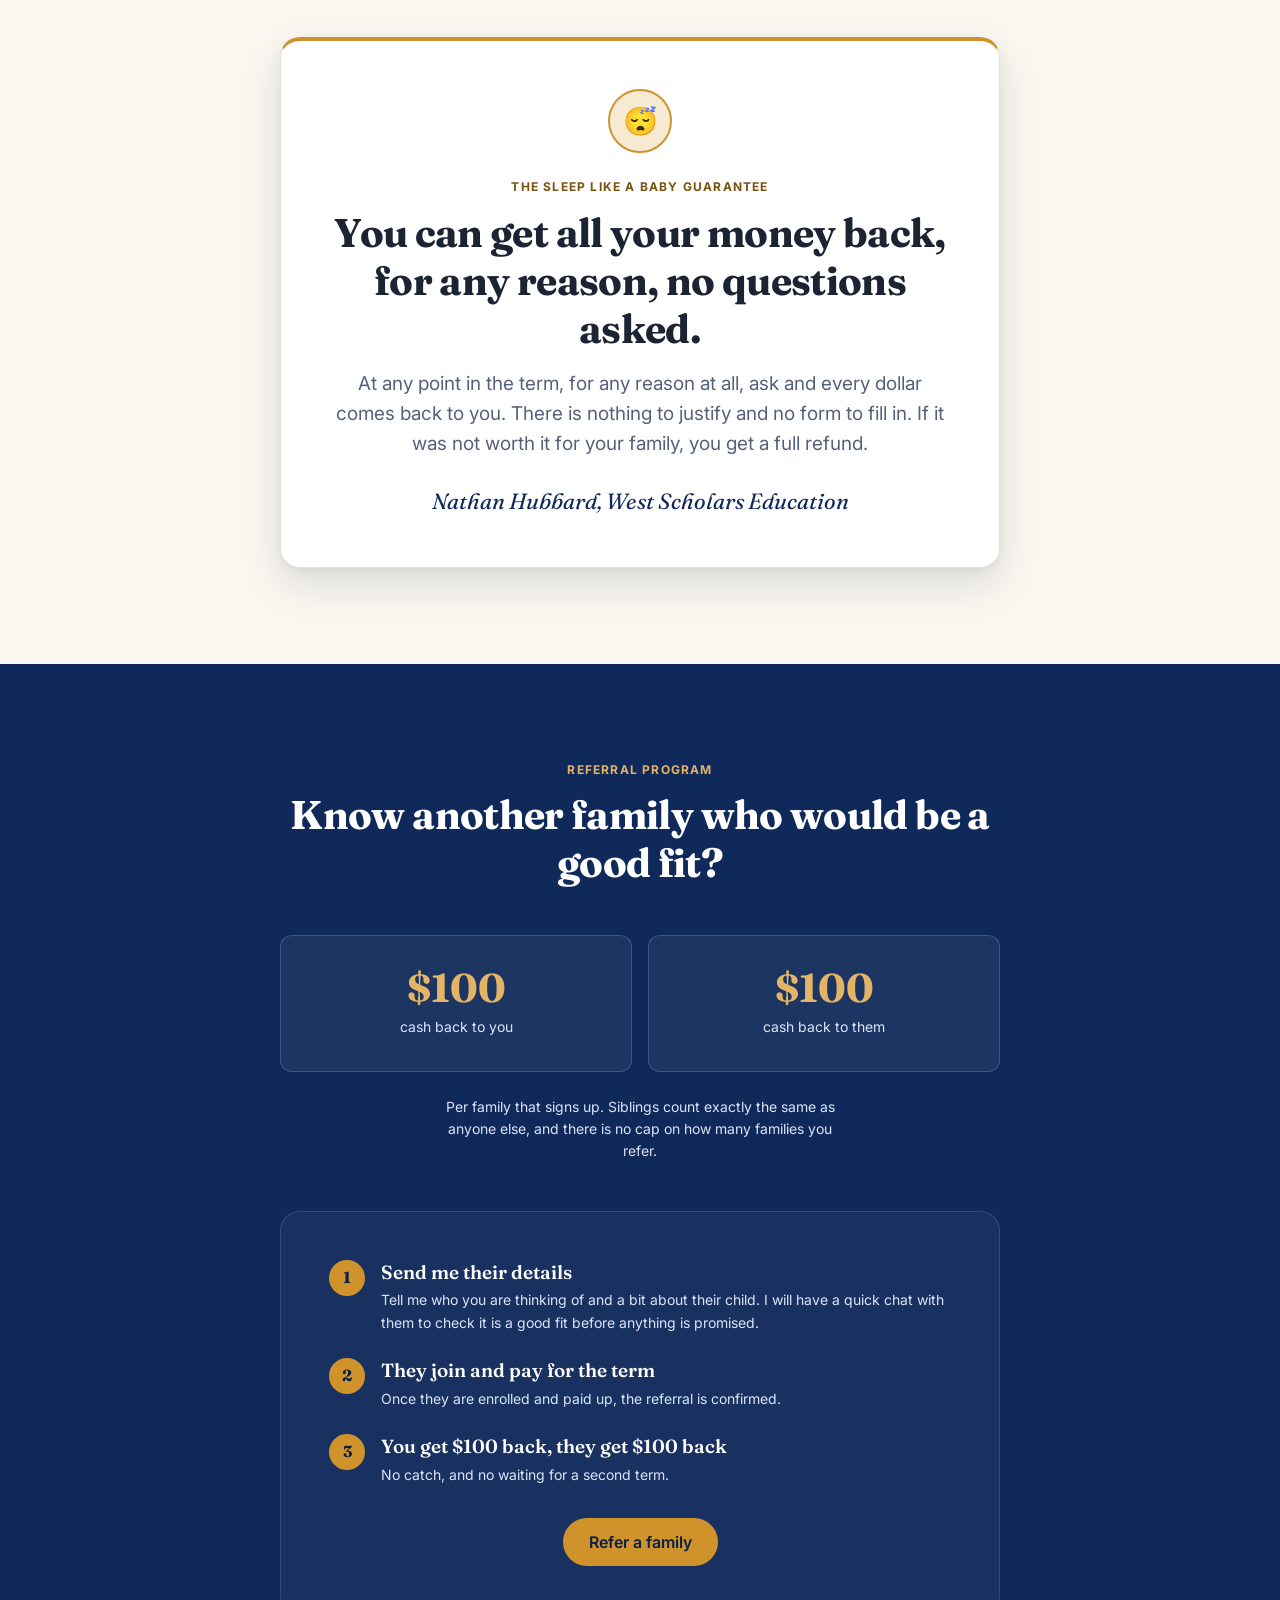
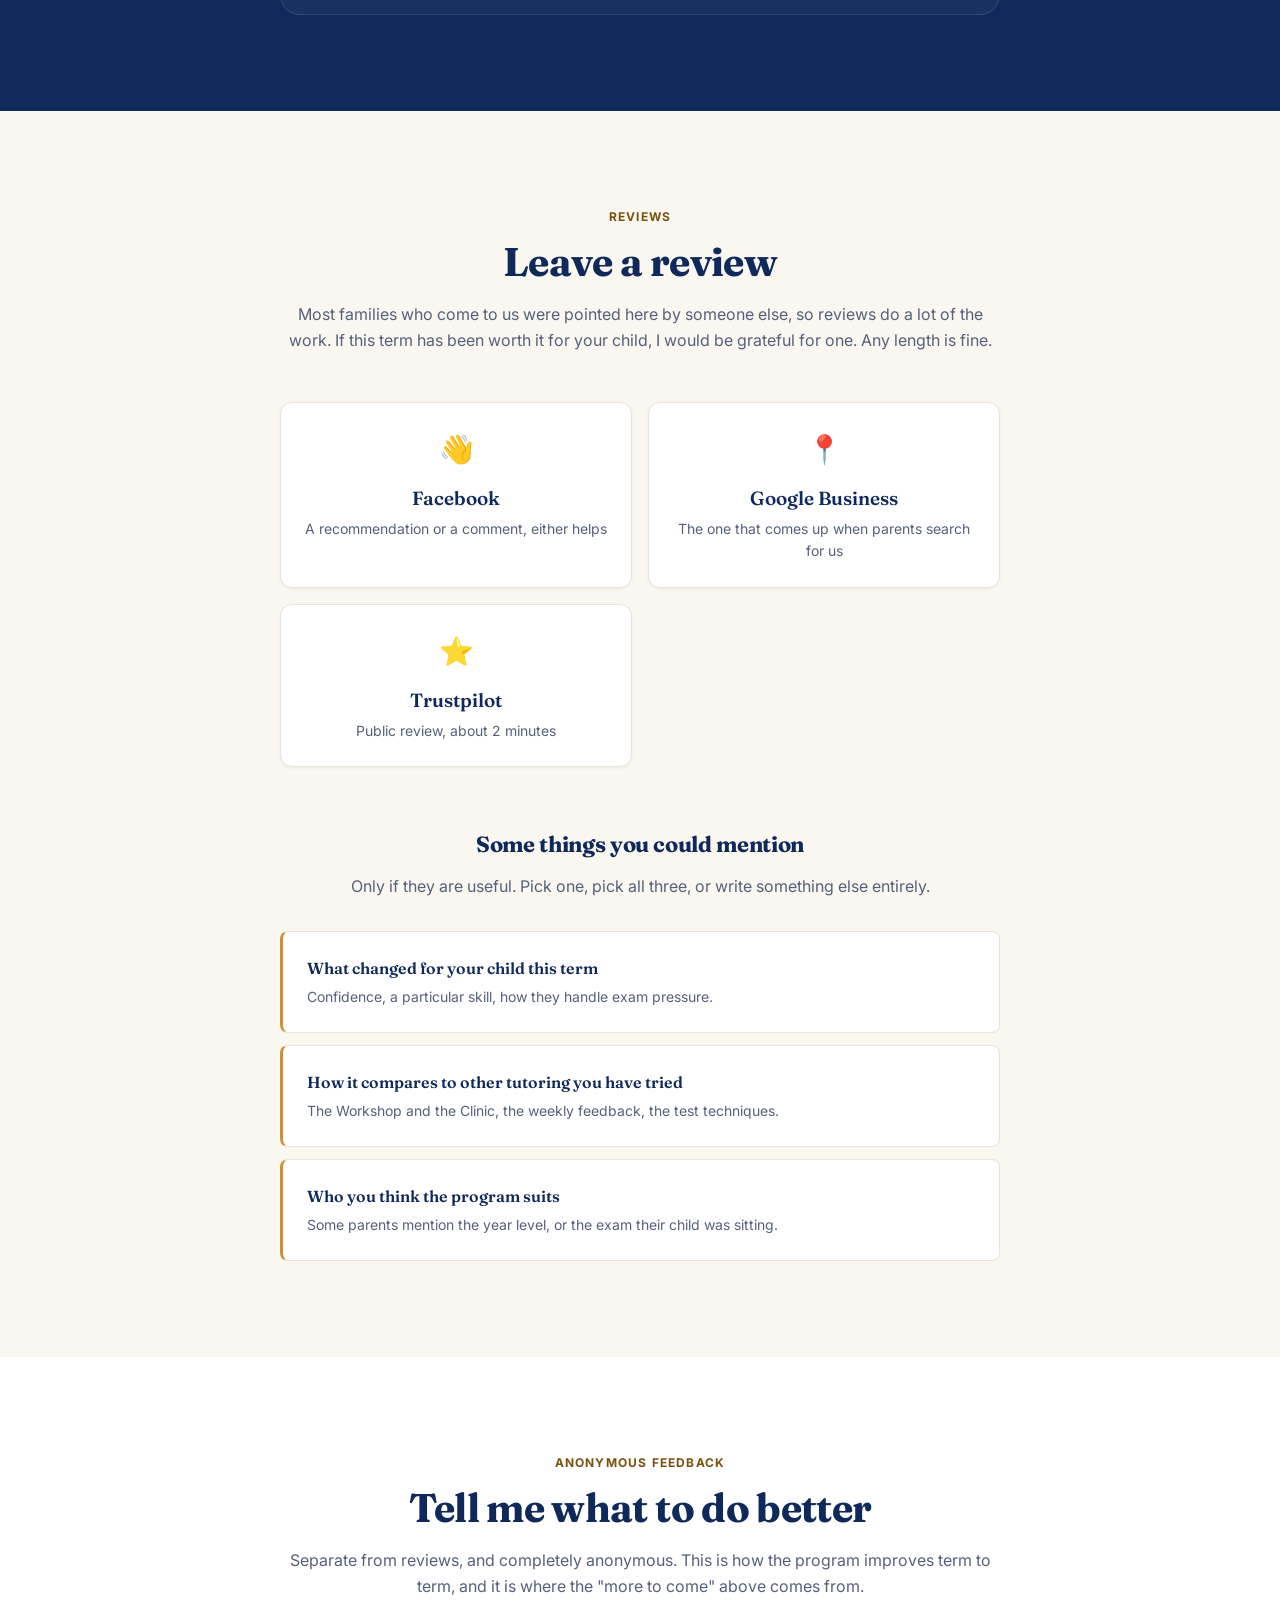
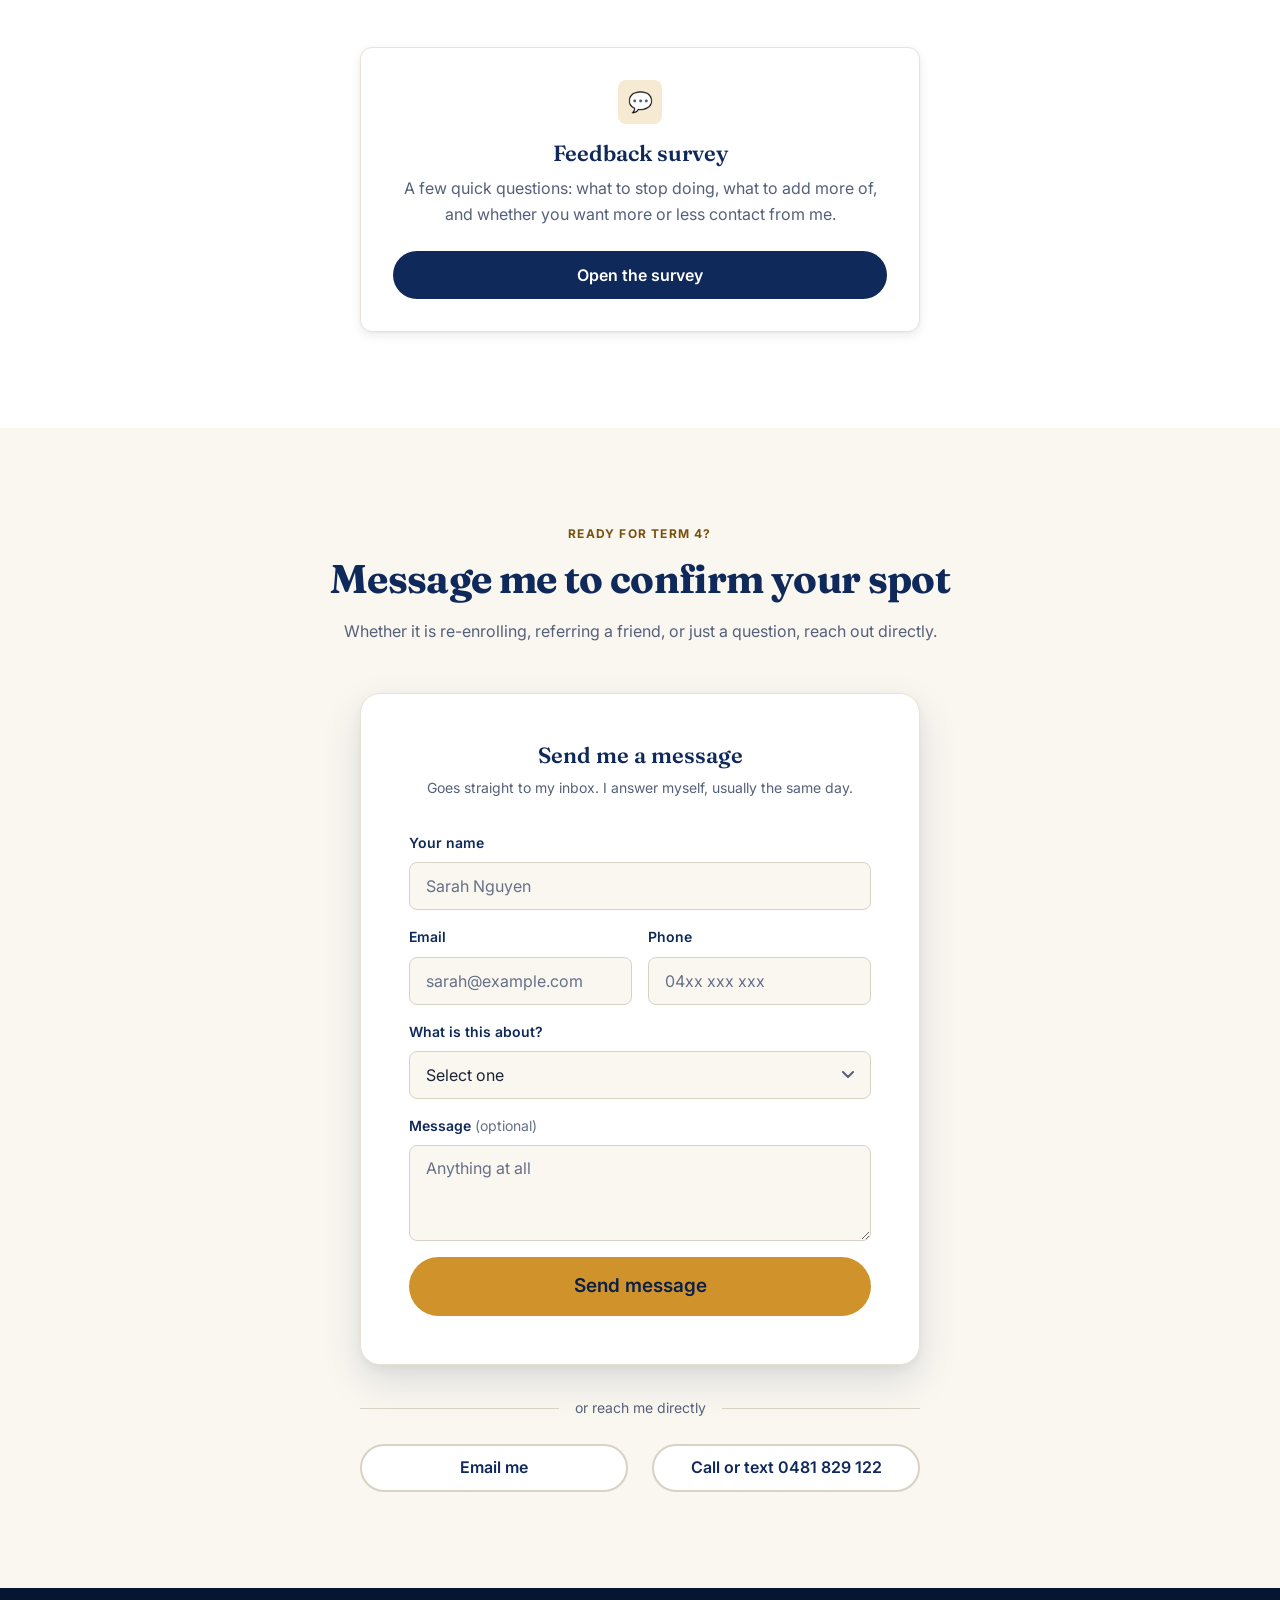
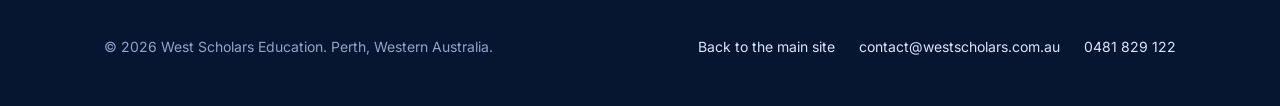
==== commit a6794742: "Rewrite the homepage and fold /refer into it Pass 1 of the copy and design rewrite, against HOMEPAGE" ====
--- a/current-clients/index.html
+++ b/current-clients/index.html
@@ -6,15 +6,16 @@
 
 <title>Current Clients | West Scholars</title>
 <meta name="description" content="West Scholars current clients: Term 4 re-enrolment, the Sleep Like a Baby Guarantee, the referral cash back program, reviews and the feedback survey.">
-
-<meta name="theme-color" content="#0a1c3d">
+<link rel="canonical" href="https://westscholars.com.au/current-clients/">
+
+<meta name="theme-color" content="#0a2048">
 <link rel="icon" href="/assets/logo.png">
 <link rel="apple-touch-icon" href="/assets/logo.png">
 
 <link rel="preconnect" href="https://fonts.googleapis.com">
 <link rel="preconnect" href="https://fonts.gstatic.com" crossorigin>
 <link href="https://fonts.googleapis.com/css2?family=Fraunces:opsz,wght@9..144,400..700&family=Inter:wght@400;500;600;700&display=swap" rel="stylesheet">
-<link rel="stylesheet" href="/assets/style.css?v=2">
+<link rel="stylesheet" href="/assets/style.css?v=5">
 </head>
 <body>
 
@@ -88,7 +89,7 @@
       <figure>
         <img src="/assets/cohort.jpg" width="1440" height="1080" loading="lazy" decoding="async"
              alt="Nathan with the first West Scholars cohort and their parents at the end of term.">
-        <figcaption>First West Scholars cohort, Perth, 2026.</figcaption>
+        <figcaption>The whole first cohort at the end of term, Perth 2026. Your family is in this photo.</figcaption>
       </figure>
       <div class="body">
         <span class="eyebrow">Last term</span>
@@ -135,7 +136,7 @@
 
         <div class="lbl">New this term</div>
         <ul class="price-list">
-          <li><b>Writing marked properly every single week</b>, not just some weeks like last term</li>
+          <li><b>Writing marked every week</b>, rather than the some-weeks arrangement of last term</li>
           <li><b>Vocabulary flashcards</b>, on spaced repetition</li>
           <li><b>The Sleep Like a Baby Guarantee</b>, which now applies to this term too</li>
           <li><b>More to come</b>, based on what you tell me in the feedback survey below</li>
@@ -157,8 +158,8 @@
       <div class="seal" aria-hidden="true">&#128564;</div>
       <span class="eyebrow">The Sleep Like a Baby Guarantee</span>
       <h2>You can get all your money back, for any reason, no questions asked.</h2>
-      <p class="lead">At any point in the term, for any reason at all, just ask and every dollar comes back to you. There is nothing to justify, nothing to prove and no form to fill in. If it was not worth it for your family, you get a full refund.</p>
-      <p class="signoff">That is the whole guarantee.</p>
+      <p class="lead">At any point in the term, for any reason at all, ask and every dollar comes back to you. There is nothing to justify and no form to fill in. If it was not worth it for your family, you get a full refund.</p>
+      <p class="signoff">Nathan Hubbard, West Scholars Education</p>
     </div>
   </div>
 </section>
@@ -292,12 +293,12 @@
 
     <form class="form-card" action="https://formsubmit.co/contact@westscholars.com.au" method="POST">
       <h3>Send me a message</h3>
-      <p class="form-intro">Goes straight to my inbox. I answer personally, usually same day.</p>
+      <p class="form-intro">Goes straight to my inbox. I answer myself, usually the same day.</p>
 
       <input type="hidden" name="_subject" value="Current client message, West Scholars">
       <input type="hidden" name="_captcha" value="false">
       <input type="hidden" name="_template" value="table">
-      <input type="hidden" name="_next" value="https://westscholars.com.au/thanks.html">
+      <input type="hidden" name="_next" value="https://westscholars.com.au/thanks">
       <div class="hp" aria-hidden="true"><label>Leave this empty<input type="text" name="_honey" tabindex="-1" autocomplete="off"></label></div>
 
       <div class="form-grid">
--- a/assets/style.css
+++ b/assets/style.css
@@ -15,16 +15,18 @@
    -------------------------------------------------------------------------- */
 
 :root {
-  /* --- Colour: navy ramp (brand ink) --- */
-  --navy-950: #081529;
-  --navy-900: #0a1c3d;
-  --navy-800: #0f2650;
-  --navy-700: #163566;
-  --navy-600: #24487f;
-  --navy-500: #3c62a0;
-  --navy-300: #8ba3c9;
-  --navy-200: #cdd7ee;
-  --navy-100: #dde5f6;
+  /* --- Colour: navy ramp (brand ink) ---
+     navy-900 is sampled from the crest in assets/logo.png (#0a2048), so the
+     header sits flush with the mark. The rest of the ramp holds that hue. */
+  --navy-950: #061530;
+  --navy-900: #0a2048;
+  --navy-800: #0f295a;
+  --navy-700: #183974;
+  --navy-600: #274c8e;
+  --navy-500: #4167ac;
+  --navy-300: #92a4c7;
+  --navy-200: #cfdaed;
+  --navy-100: #dce5f7;
 
   /* --- Colour: brass ramp (accent) ---
      brass-700 is the only gold safe for text on light grounds (7.2:1).
@@ -75,10 +77,10 @@
   --font-body: "Inter", -apple-system, BlinkMacSystemFont, "Segoe UI", Roboto, Helvetica, Arial, sans-serif;
 
   /* --- Type scale (1.25 ratio, fluid where it matters) --- */
-  --fs-display: clamp(2.25rem, 1.5rem + 3.2vw, 3.5rem);
+  --fs-display: clamp(2.375rem, 1.55rem + 3.4vw, 3.75rem);
   --fs-h2:      clamp(1.75rem, 1.35rem + 1.9vw, 2.5rem);
   --fs-h3:      1.375rem;
-  --fs-h4:      1.0625rem;
+  --fs-h4:      1.1875rem;
   --fs-lead:    clamp(1.0625rem, 1rem + 0.3vw, 1.1875rem);
   --fs-body:    1rem;
   --fs-sm:      0.875rem;
@@ -458,10 +460,13 @@
 
 .hero h1 { color: var(--ink-inverse); }
 
+/* 1fr / 0.9fr rather than 1.15 / 0.85. The proof panel is the second half of
+   one composition, not a small thing parked beside the headline, so it needs
+   comparable width as well as comparable height. */
 .hero .wrap {
   display: grid;
-  grid-template-columns: 1.15fr 0.85fr;
-  gap: var(--s-16);
+  grid-template-columns: 1fr 0.9fr;
+  gap: var(--s-12);
   align-items: center;
 }
 
@@ -500,7 +505,20 @@
   background: var(--brass-400);
 }
 
-.hero-actions { margin-top: var(--s-8); }
+.hero-actions { margin-top: var(--s-8); align-items: center; }
+
+/* The hero's second exit. Still a real, obvious link, but it no longer
+   competes with the gold button for the same glance. */
+.link-quiet {
+  color: var(--navy-200);
+  font-size: var(--fs-sm);
+  font-weight: 600;
+  text-decoration: none;
+  border-bottom: 1px solid rgba(207, 218, 237, 0.4);
+  padding-bottom: 2px;
+}
+.link-quiet::after { content: " →"; }
+.link-quiet:hover { color: var(--white); border-bottom-color: var(--white); }
 
 .hero-assurance {
   margin-top: var(--s-6);
@@ -519,10 +537,13 @@
   flex: none;
 }
 
-/* The hero proof panel: the most important block on the site. */
+/* The hero proof panel: the most important block on the site. The gold top
+   rule is the same one the result tiles carry, so the panel reads as the first
+   instance of the proof language rather than as unrelated furniture. */
 .proof-panel {
   background: rgba(255, 255, 255, 0.05);
   border: 1px solid rgba(255, 255, 255, 0.16);
+  border-top: 3px solid var(--brass-400);
   border-radius: var(--r-lg);
   padding: var(--s-8);
 }
@@ -550,6 +571,32 @@
   border: 0;
   border-top: 1px solid rgba(255, 255, 255, 0.14);
   margin-block: var(--s-6);
+}
+
+/* The three supporting figures, stacked rather than sat in a row. Stacking is
+   what gives the panel enough height to balance the headline column beside it,
+   and it lets each figure carry a full sentence instead of a cramped label. */
+.proof-list { display: grid; gap: var(--s-4); }
+.proof-list > div {
+  display: grid;
+  grid-template-columns: 4.5rem 1fr;
+  gap: var(--s-4);
+  align-items: center;
+}
+.proof-list .k {
+  font-family: var(--font-display);
+  font-size: var(--fs-h3);
+  font-weight: 700;
+  color: var(--brass-300);
+  line-height: 1;
+  font-variant-numeric: tabular-nums;
+}
+.proof-list .v { font-size: var(--fs-sm); color: var(--ink-on-navy); }
+
+.proof-foot {
+  margin-top: var(--s-6);
+  font-size: var(--fs-xs);
+  color: var(--navy-300);
 }
 
 .proof-row { display: flex; gap: var(--s-6); }
@@ -600,6 +647,11 @@
 }
 .social-proof a:hover { border-color: var(--brass-400); box-shadow: var(--e2); }
 
+/* Real brand marks rather than emoji. They are inline SVG because the CSP
+   allows no third party images and there is no JavaScript here to fetch any.
+   Each one is aria-hidden: the link text already names the destination. */
+.social-proof svg { width: 18px; height: 18px; flex: none; }
+
 /* On navy grounds, invert. */
 .section-navy .social-proof a,
 .hero .social-proof a {
@@ -613,6 +665,16 @@
    9. Results / stats
    -------------------------------------------------------------------------- */
 
+/* The page has two navy sections, results and the guarantee. Without this they
+   read as the same block twice. .sec-anchor marks the one carrying the proof:
+   a gold hairline top and bottom, and the same corner glow the hero uses. */
+.sec-anchor {
+  position: relative;
+  background-image: radial-gradient(900px 420px at 15% -10%, rgba(208, 147, 44, 0.14), transparent 62%);
+  border-top: 2px solid var(--brass-400);
+  border-bottom: 2px solid var(--brass-400);
+}
+
 .result-headline { text-align: center; max-width: var(--w-prose); margin-inline: auto; }
 .result-headline .big {
   display: block;
@@ -639,7 +701,9 @@
   border-radius: var(--r-md);
   padding: var(--s-6);
   box-shadow: var(--e1);
-  text-align: center;
+  display: flex;
+  flex-direction: column;
+  gap: var(--s-1);
 }
 .section-navy .stat-tile {
   background: rgba(255, 255, 255, 0.06);
@@ -656,7 +720,7 @@
   font-variant-numeric: tabular-nums;
 }
 .section-navy .stat-tile .k { color: var(--brass-300); }
-.stat-tile .v { font-size: var(--fs-sm); color: var(--ink-soft); margin-top: var(--s-2); }
+.stat-tile .v { font-size: var(--fs-sm); color: var(--ink-soft); text-wrap: pretty; }
 .section-navy .stat-tile .v { color: var(--ink-on-navy); }
 
 .disclosure {
@@ -764,13 +828,16 @@
 .vs { display: grid; gap: var(--s-3); }
 
 .vs-head { display: grid; grid-template-columns: 1fr 1fr; gap: var(--s-4); }
+/* Padded to var(--s-12) on the left so the header label starts on the same
+   vertical as the text in the cells below it, which are inset that far to
+   clear their tick or cross. At var(--s-6) the two columns read as offset. */
 .vs-head > div {
   font-family: var(--font-body);
   font-size: var(--fs-xs);
   font-weight: 700;
   letter-spacing: var(--ls-label);
   text-transform: uppercase;
-  padding: var(--s-4) var(--s-6);
+  padding: var(--s-4) var(--s-6) var(--s-4) var(--s-12);
   border-radius: var(--r-md);
 }
 .vs-head .them { background: var(--warm-300); color: var(--warm-700); }
@@ -1231,8 +1298,13 @@
   padding-right: var(--s-12);
 }
 
-/* Honeypot: bots fill it, humans never see it. */
-.hp { position: absolute; left: -9999px; opacity: 0; height: 0; width: 0; overflow: hidden; }
+/* Honeypot: bots fill it, humans never see it. display:none, not an offscreen
+   shift: a field parked at left:-9999px is still a real, focusable,
+   autofillable field, and browser autofill or a password manager filling it
+   makes FormSubmit discard the submission silently while still redirecting the
+   parent to the thank-you page, so the enquiry looks sent and never arrives.
+   A display:none input is still submitted, which is what the honeypot needs. */
+.hp { display: none; }
 
 .form-foot { text-align: center; font-size: var(--fs-xs); color: var(--ink-soft); margin-top: var(--s-4); }
 
@@ -1460,6 +1532,30 @@
 }
 .photo-split .points li b { color: var(--navy-800); font-weight: 600; }
 
+/* The same photo sitting inside the navy results section, under the headline,
+   as evidence for the numbers rather than in a section of its own.
+   The figcaption pins its own colour on purpose: .section-navy's text rules
+   cover h2, h3, h4 and .lead and never reach a figcaption, so without this it
+   inherits the body ink and goes near invisible on navy. Same cascade trap
+   documented in CLAUDE.md, different element. */
+.results-photo {
+  margin: var(--s-12) auto 0;
+  max-width: var(--w-prose);
+}
+.results-photo img {
+  display: block;
+  width: 100%;
+  height: auto;
+  border-radius: var(--r-lg);
+  box-shadow: var(--e3);
+}
+.results-photo figcaption {
+  margin-top: var(--s-3);
+  font-size: var(--fs-xs);
+  color: var(--navy-300);
+  text-align: center;
+}
+
 /* --------------------------------------------------------------------------
    26. Choice chips
    --------------------------------------------------------------------------
@@ -1649,6 +1745,22 @@
   font-weight: 700;
 }
 .feature-grid li b { color: var(--navy-800); font-weight: 600; display: block; }
+
+/* Fourteen ticks in one column reads as a wall and nothing in it is findable.
+   Clustering them under four labels lets a parent scan for the thing they came
+   to check. The clusters carry no box, so this stays a list, not four cards. */
+.feature-clusters { display: grid; gap: var(--s-12); }
+
+.feature-cluster > h3 {
+  font-size: var(--fs-h4);
+  font-family: var(--font-body);
+  font-weight: 700;
+  letter-spacing: 0.04em;
+  text-transform: uppercase;
+  color: var(--accent-text);
+  margin: 0 0 var(--s-2);
+}
+.feature-cluster > .feature-grid { padding-top: var(--s-4); border-top: 1px solid var(--border-strong); }
 
 /* --------------------------------------------------------------------------
    29. Utilities
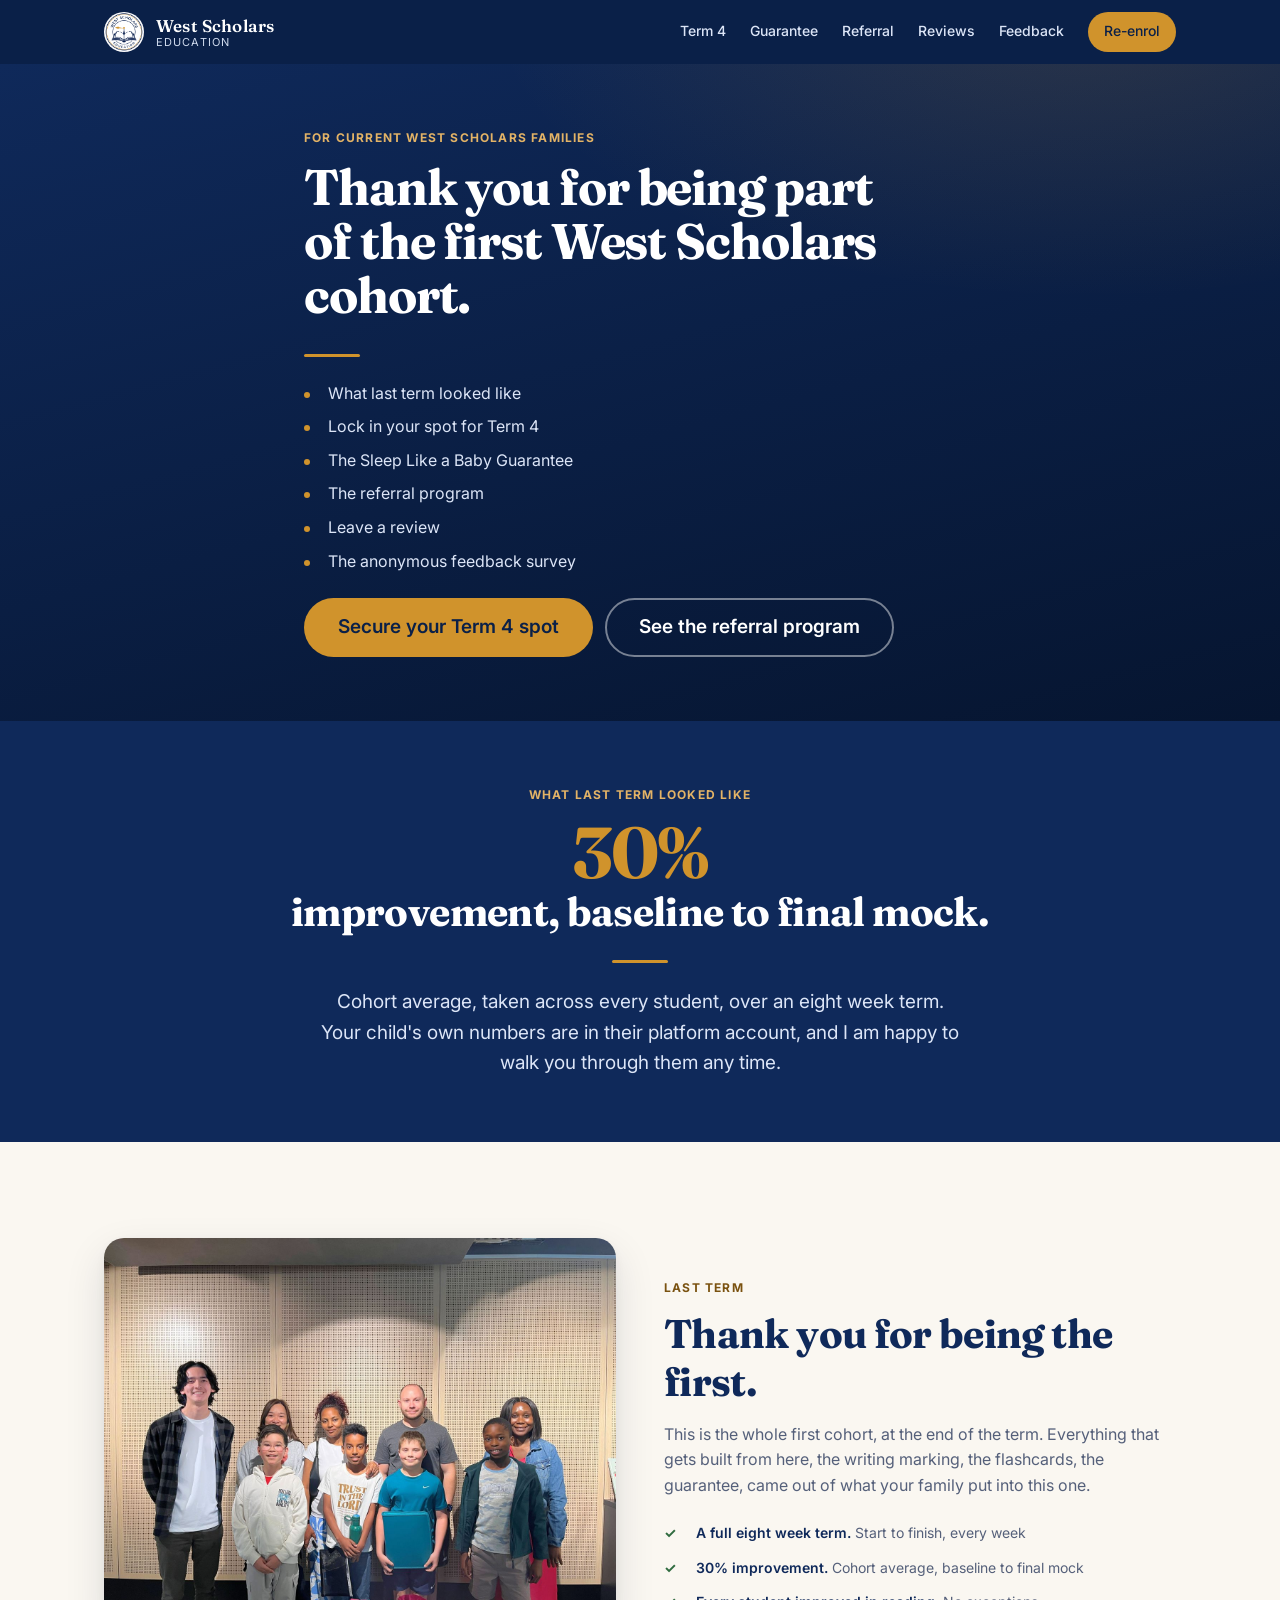
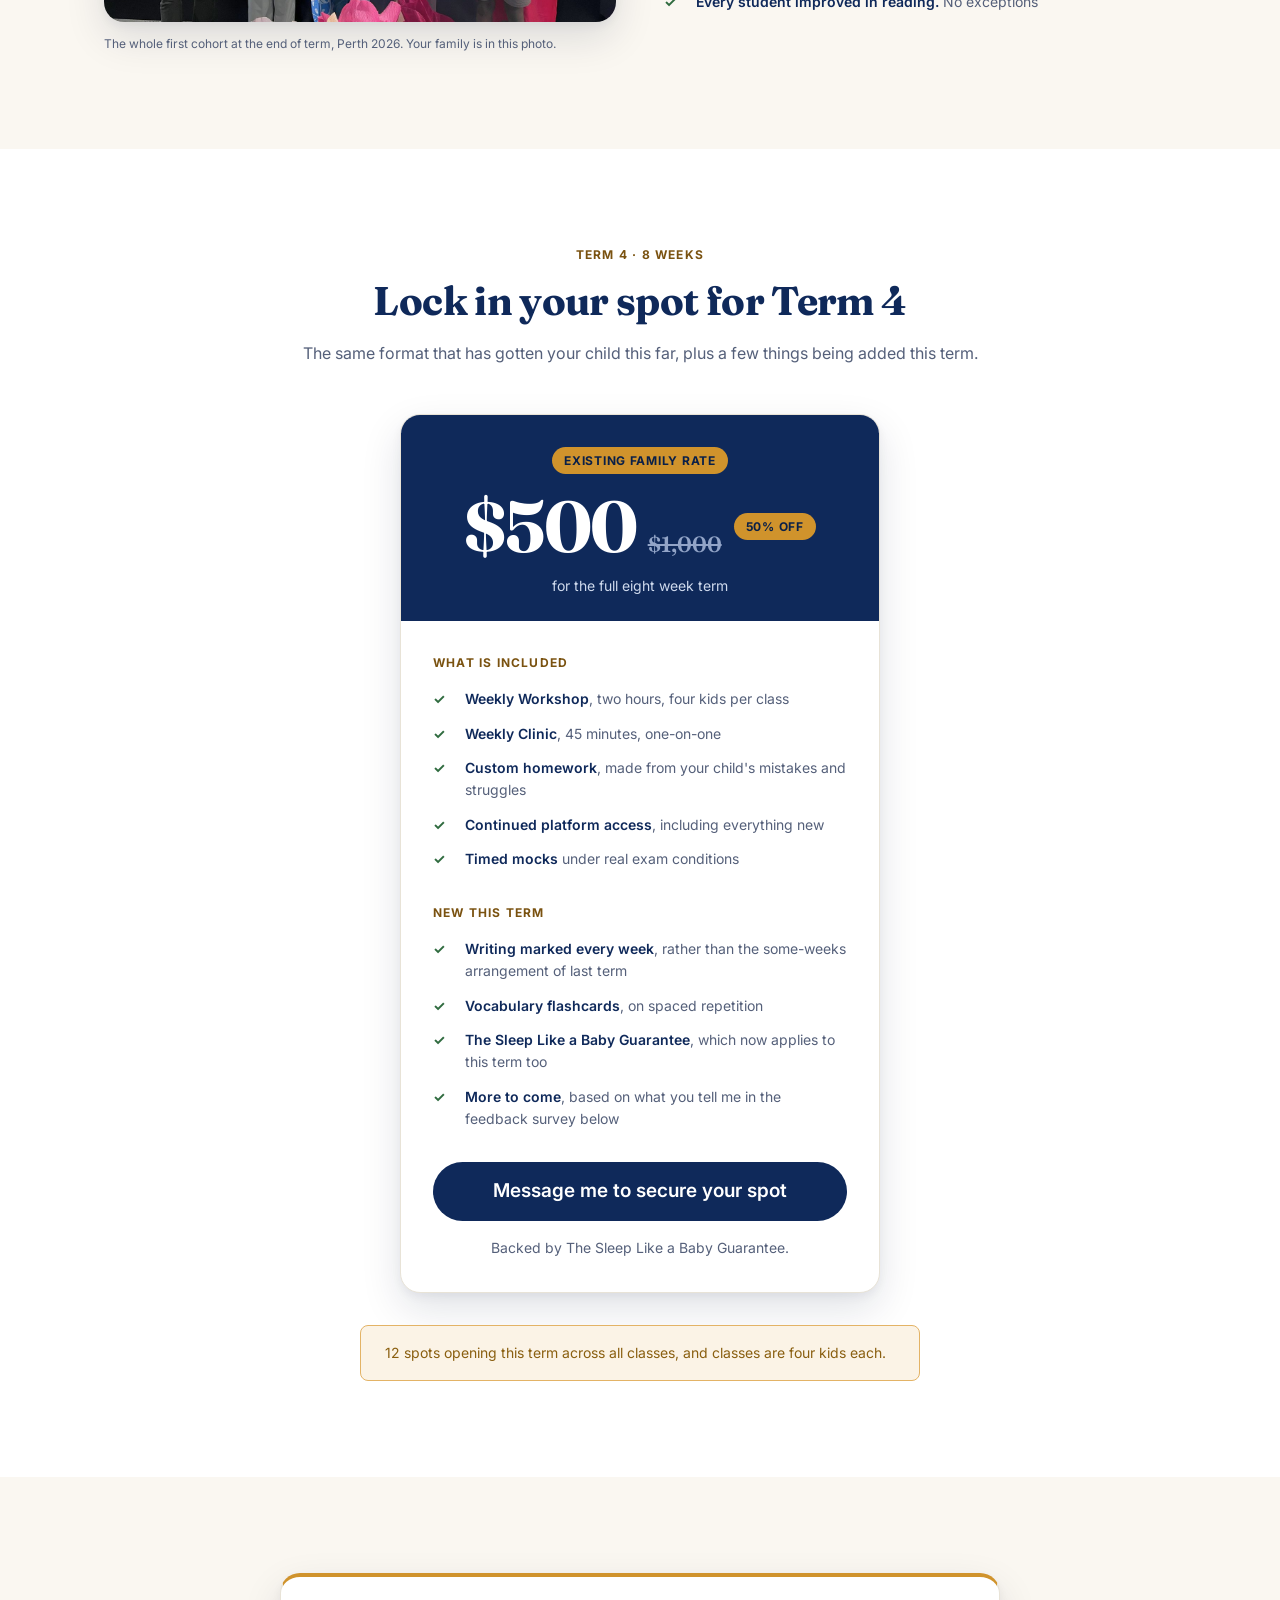
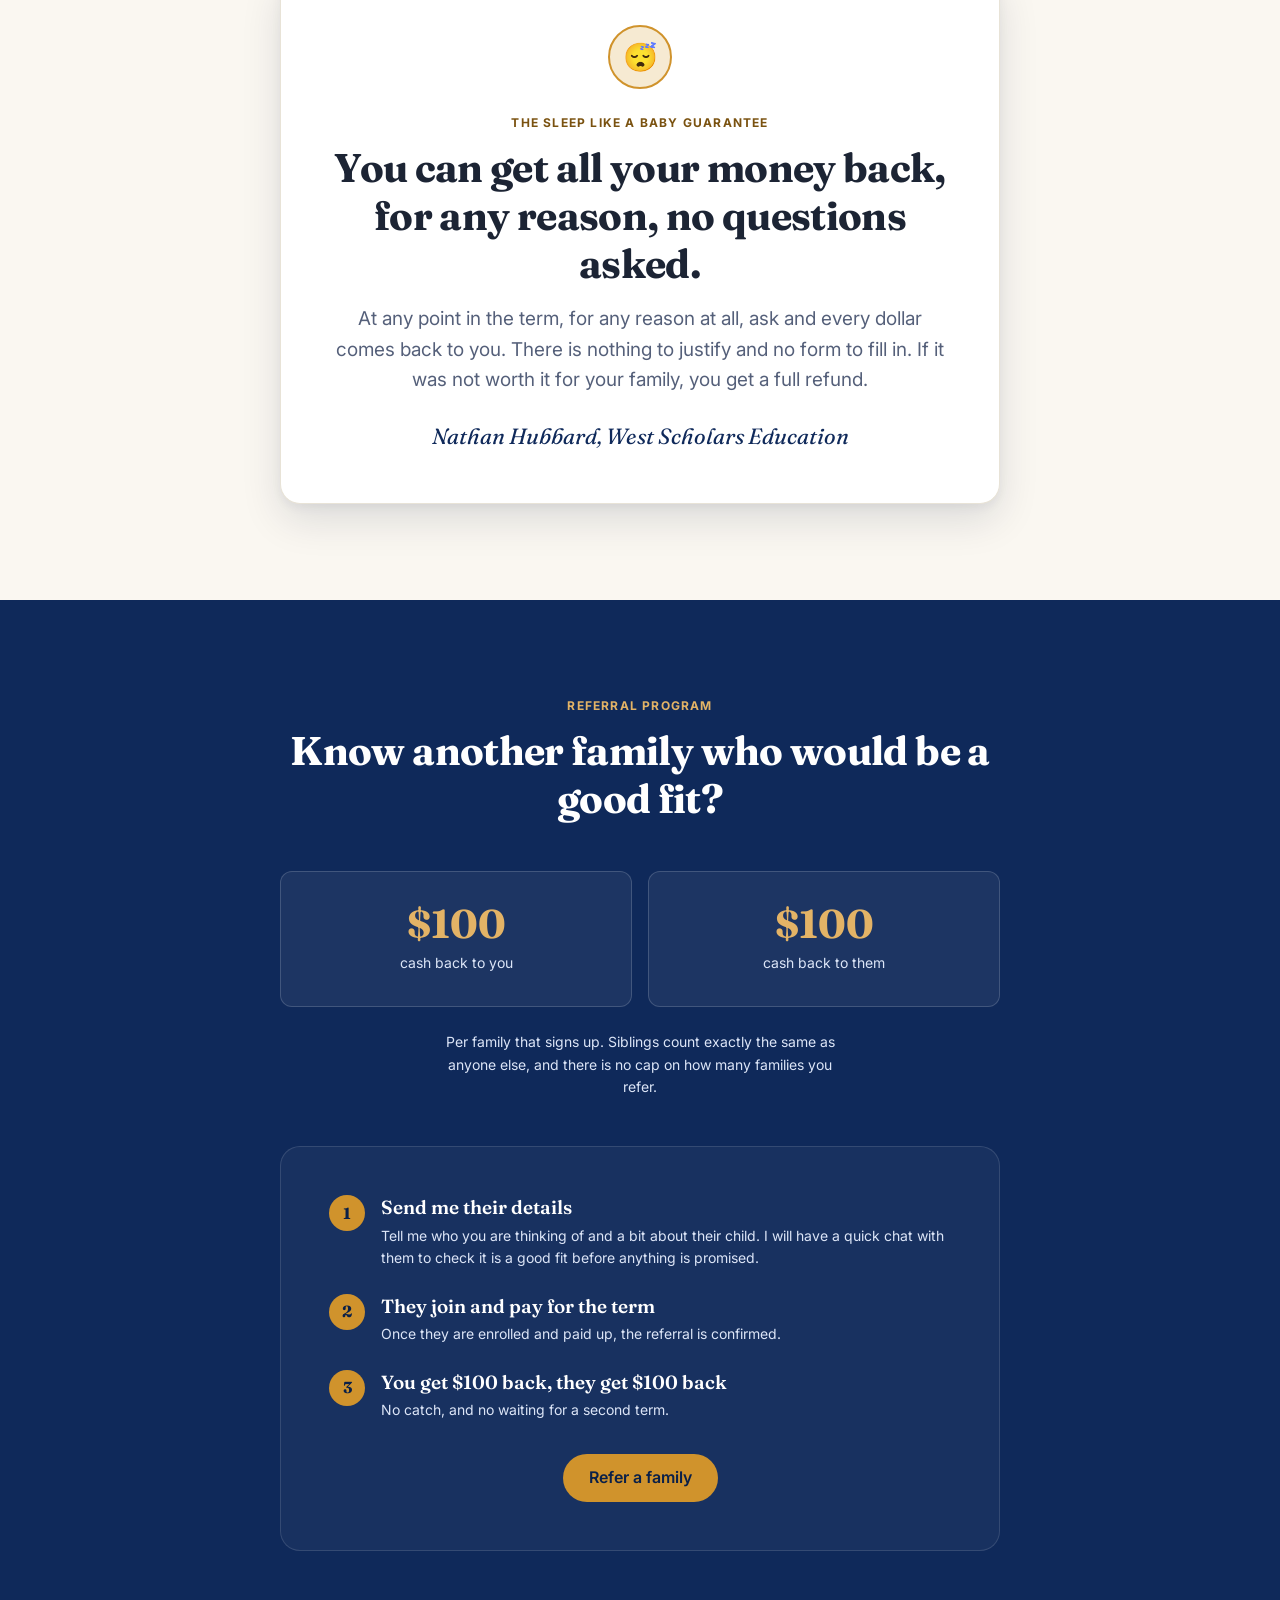
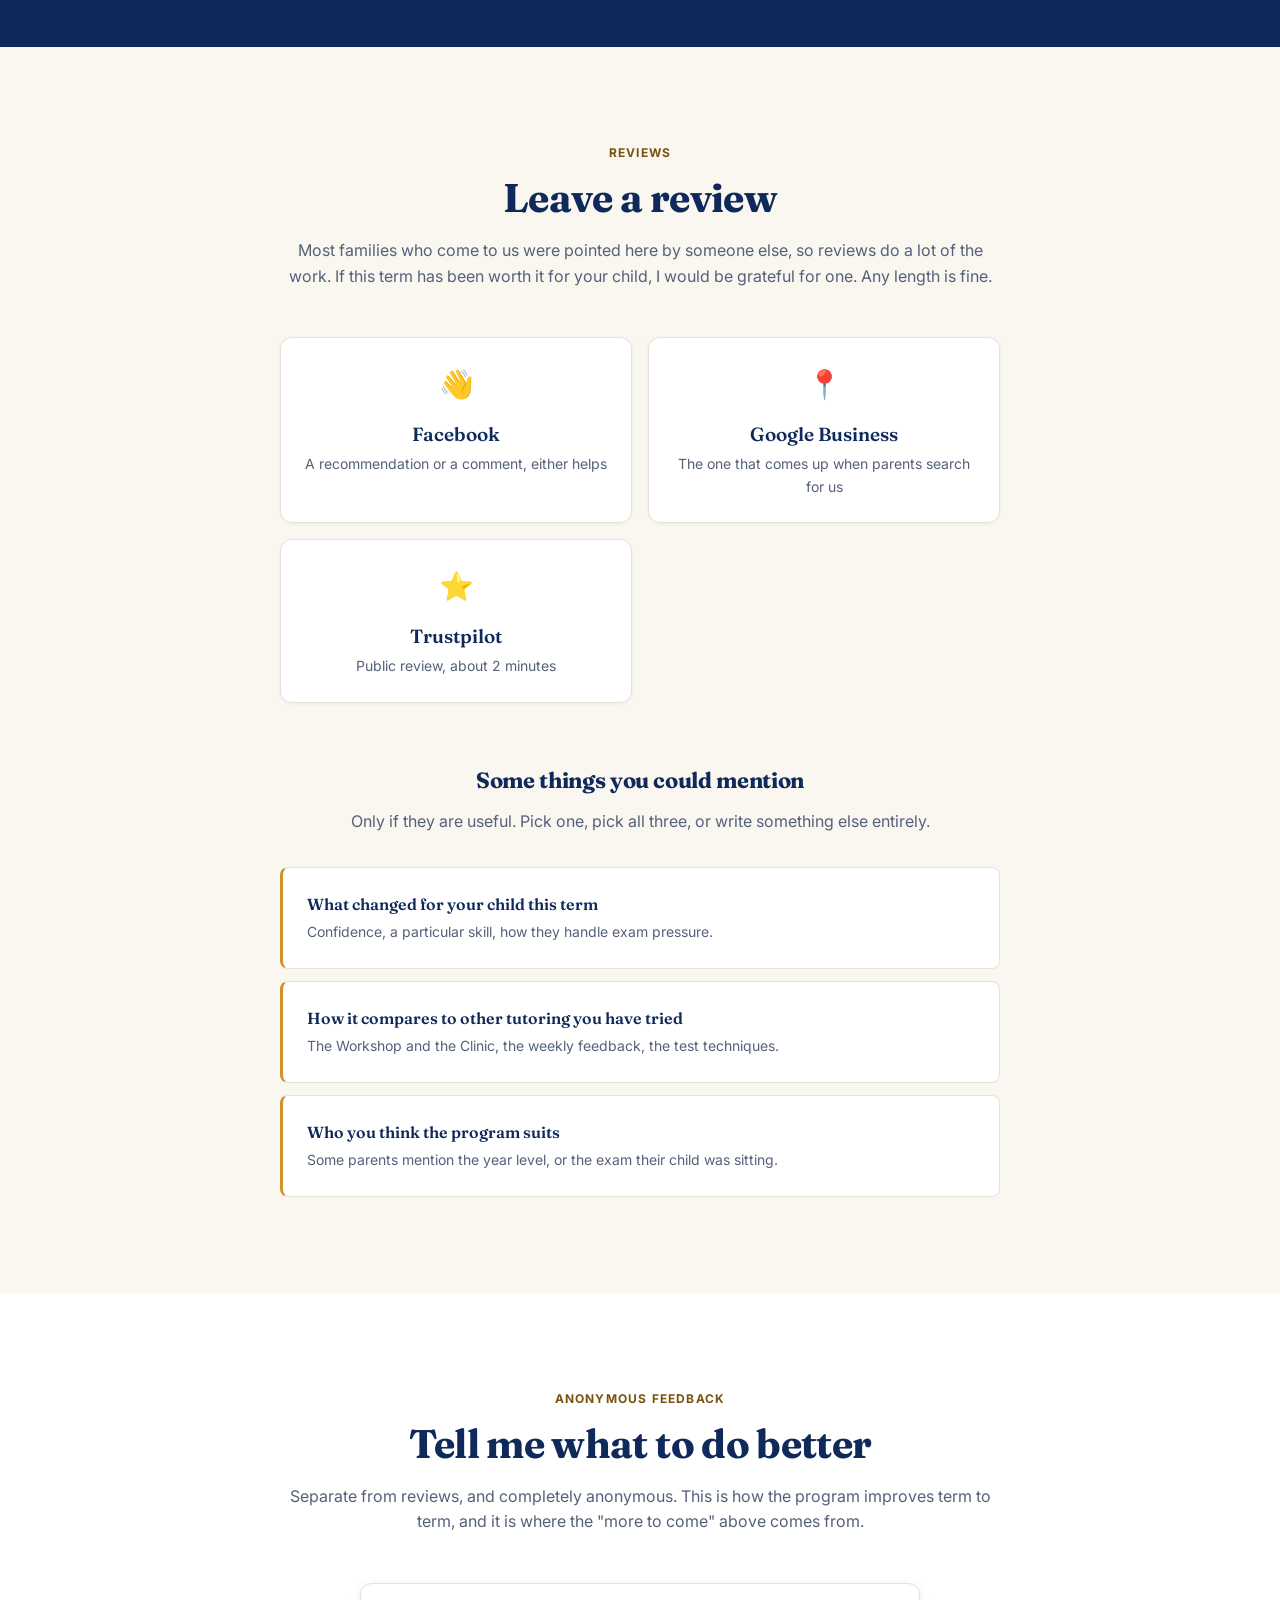
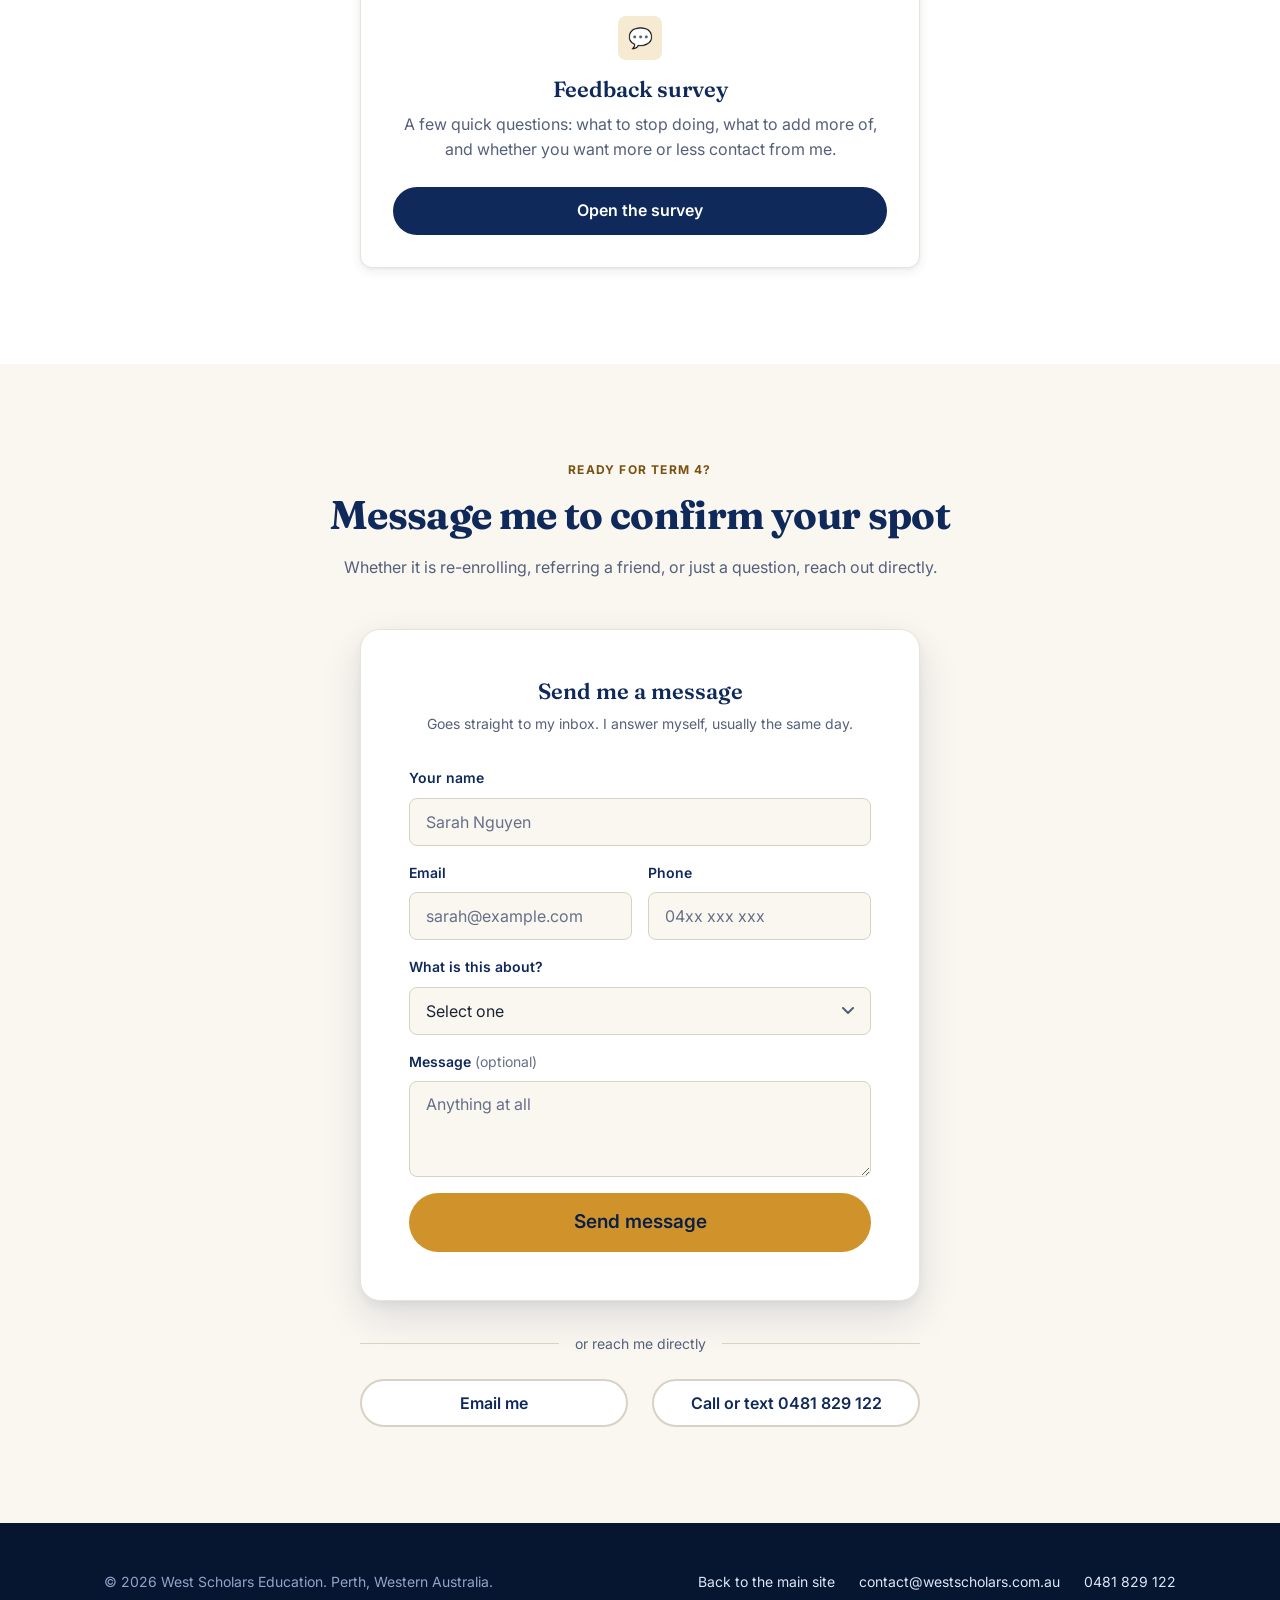
==== commit 864af46e: "Homepage pass 5: rebalance the hero, drop What we do, ship Nathan's photo Pass 4 was planned but nev" ====
--- a/current-clients/index.html
+++ b/current-clients/index.html
@@ -15,7 +15,7 @@
 <link rel="preconnect" href="https://fonts.googleapis.com">
 <link rel="preconnect" href="https://fonts.gstatic.com" crossorigin>
 <link href="https://fonts.googleapis.com/css2?family=Fraunces:opsz,wght@9..144,400..700&family=Inter:wght@400;500;600;700&display=swap" rel="stylesheet">
-<link rel="stylesheet" href="/assets/style.css?v=5">
+<link rel="stylesheet" href="/assets/style.css?v=8">
 </head>
 <body>
 
--- a/assets/style.css
+++ b/assets/style.css
@@ -77,7 +77,7 @@
   --font-body: "Inter", -apple-system, BlinkMacSystemFont, "Segoe UI", Roboto, Helvetica, Arial, sans-serif;
 
   /* --- Type scale (1.25 ratio, fluid where it matters) --- */
-  --fs-display: clamp(2.375rem, 1.55rem + 3.4vw, 3.75rem);
+  --fs-display: clamp(2.125rem, 1.5rem + 2.6vw, 3.125rem);
   --fs-h2:      clamp(1.75rem, 1.35rem + 1.9vw, 2.5rem);
   --fs-h3:      1.375rem;
   --fs-h4:      1.1875rem;
@@ -455,18 +455,23 @@
     radial-gradient(1000px 500px at 85% -10%, rgba(208, 147, 44, 0.16), transparent 60%),
     linear-gradient(165deg, var(--navy-800) 0%, var(--navy-950) 100%);
   color: var(--ink-inverse);
-  padding-block: var(--s-24) var(--s-16);
-}
-
-.hero h1 { color: var(--ink-inverse); }
-
-/* 1fr / 0.9fr rather than 1.15 / 0.85. The proof panel is the second half of
-   one composition, not a small thing parked beside the headline, so it needs
-   comparable width as well as comparable height. */
+  padding-block: var(--s-16) var(--s-16);
+}
+
+/* The headline is capped in measure as well as in size. Left to the full
+   column it ran to five lines, which stretched the copy half of the hero far
+   past the photo beside it and left the photo floating in navy. */
+.hero h1 { color: var(--ink-inverse); max-width: 17ch; }
+.hero .rule { margin-block: var(--s-8) var(--s-6); }
+.hero .lead { max-width: 46ch; }
+
+/* An even split. The copy and the photo are two halves of one composition, so
+   they get the same width, and the type above is sized so the two halves end
+   up close to the same height as well. */
 .hero .wrap {
   display: grid;
-  grid-template-columns: 1fr 0.9fr;
-  gap: var(--s-12);
+  grid-template-columns: 1fr 1fr;
+  gap: var(--s-10);
   align-items: center;
 }
 
@@ -505,7 +510,7 @@
   background: var(--brass-400);
 }
 
-.hero-actions { margin-top: var(--s-8); align-items: center; }
+.hero-actions { margin-top: var(--s-6); align-items: center; }
 
 /* The hero's second exit. Still a real, obvious link, but it no longer
    competes with the gold button for the same glance. */
@@ -537,85 +542,19 @@
   flex: none;
 }
 
-/* The hero proof panel: the most important block on the site. The gold top
-   rule is the same one the result tiles carry, so the panel reads as the first
-   instance of the proof language rather than as unrelated furniture. */
-.proof-panel {
-  background: rgba(255, 255, 255, 0.05);
+/* The cohort photo, beside the hero copy rather than under it. An image
+   element and never a background: when the edge served a stale stylesheet
+   against fresh markup, the background version left nothing at all in its
+   place, and this is the only visual proof on the page.
+   The shipped file is 1440px wide, which is roughly 2.5x the column it sits
+   in here, so it stays sharp on a retina screen. */
+.hero-photo img {
+  display: block;
+  width: 100%;
+  height: auto;
+  border-radius: var(--r-lg);
+  box-shadow: var(--e3);
   border: 1px solid rgba(255, 255, 255, 0.16);
-  border-top: 3px solid var(--brass-400);
-  border-radius: var(--r-lg);
-  padding: var(--s-8);
-}
-
-.proof-stat { font-family: var(--font-display); }
-.proof-stat .num {
-  display: block;
-  font-size: var(--fs-stat);
-  font-weight: 700;
-  letter-spacing: -0.03em;
-  line-height: 0.95;
-  color: var(--brass-300);
-  font-variant-numeric: tabular-nums;
-}
-.proof-stat .cap {
-  display: block;
-  font-family: var(--font-body);
-  font-size: var(--fs-sm);
-  color: var(--ink-on-navy);
-  margin-top: var(--s-3);
-  max-width: 30ch;
-}
-
-.proof-panel hr {
-  border: 0;
-  border-top: 1px solid rgba(255, 255, 255, 0.14);
-  margin-block: var(--s-6);
-}
-
-/* The three supporting figures, stacked rather than sat in a row. Stacking is
-   what gives the panel enough height to balance the headline column beside it,
-   and it lets each figure carry a full sentence instead of a cramped label. */
-.proof-list { display: grid; gap: var(--s-4); }
-.proof-list > div {
-  display: grid;
-  grid-template-columns: 4.5rem 1fr;
-  gap: var(--s-4);
-  align-items: center;
-}
-.proof-list .k {
-  font-family: var(--font-display);
-  font-size: var(--fs-h3);
-  font-weight: 700;
-  color: var(--brass-300);
-  line-height: 1;
-  font-variant-numeric: tabular-nums;
-}
-.proof-list .v { font-size: var(--fs-sm); color: var(--ink-on-navy); }
-
-.proof-foot {
-  margin-top: var(--s-6);
-  font-size: var(--fs-xs);
-  color: var(--navy-300);
-}
-
-.proof-row { display: flex; gap: var(--s-6); }
-.proof-row > div { flex: 1; }
-.proof-row .k {
-  font-family: var(--font-display);
-  font-size: var(--fs-stat-sm);
-  font-weight: 700;
-  color: var(--ink-inverse);
-  line-height: 1;
-  font-variant-numeric: tabular-nums;
-}
-.proof-row .v {
-  font-size: var(--fs-xs);
-  letter-spacing: var(--ls-label);
-  text-transform: uppercase;
-  color: var(--navy-200);
-  margin-top: var(--s-2);
-  font-weight: 600;
 }
 
 /* --------------------------------------------------------------------------
@@ -1475,8 +1414,8 @@
 /* --------------------------------------------------------------------------
    25. Photo split
    --------------------------------------------------------------------------
-   The cohort photo beside a short proof statement. A real <img>, not a CSS
-   background: the background version broke on the live site when Cloudflare
+   A photo beside a short proof statement: the cohort shot, or Nathan's
+   portrait in "who teaches it". A real <img>, not a CSS background: the background version broke on the live site when Cloudflare
    served a stale stylesheet against fresh markup, and the photo disappeared
    with nothing left in its place. An <img> renders even with no CSS at all,
    which is the property that matters for the one piece of proof on the page.
@@ -1506,6 +1445,11 @@
   color: var(--ink-soft);
 }
 
+/* A portrait photo in the split, rather than the landscape cohort shot. At the
+   full column width a 4:5 crop towers over the short text beside it, so it is
+   capped and centred in its own half. */
+.photo-split.portrait figure { max-width: 380px; margin-inline: auto; }
+
 .photo-split .body h2 { margin-bottom: var(--s-4); }
 .photo-split .body p { color: var(--ink-soft); }
 
@@ -1531,30 +1475,6 @@
   font-weight: 700;
 }
 .photo-split .points li b { color: var(--navy-800); font-weight: 600; }
-
-/* The same photo sitting inside the navy results section, under the headline,
-   as evidence for the numbers rather than in a section of its own.
-   The figcaption pins its own colour on purpose: .section-navy's text rules
-   cover h2, h3, h4 and .lead and never reach a figcaption, so without this it
-   inherits the body ink and goes near invisible on navy. Same cascade trap
-   documented in CLAUDE.md, different element. */
-.results-photo {
-  margin: var(--s-12) auto 0;
-  max-width: var(--w-prose);
-}
-.results-photo img {
-  display: block;
-  width: 100%;
-  height: auto;
-  border-radius: var(--r-lg);
-  box-shadow: var(--e3);
-}
-.results-photo figcaption {
-  margin-top: var(--s-3);
-  font-size: var(--fs-xs);
-  color: var(--navy-300);
-  text-align: center;
-}
 
 /* --------------------------------------------------------------------------
    26. Choice chips
@@ -1872,7 +1792,6 @@
 
 @media (max-width: 480px) {
   .skills-block { grid-template-columns: 1fr; }
-  .proof-row { flex-direction: column; gap: var(--s-4); }
   .btn-row > .btn { width: 100%; }
 }
 
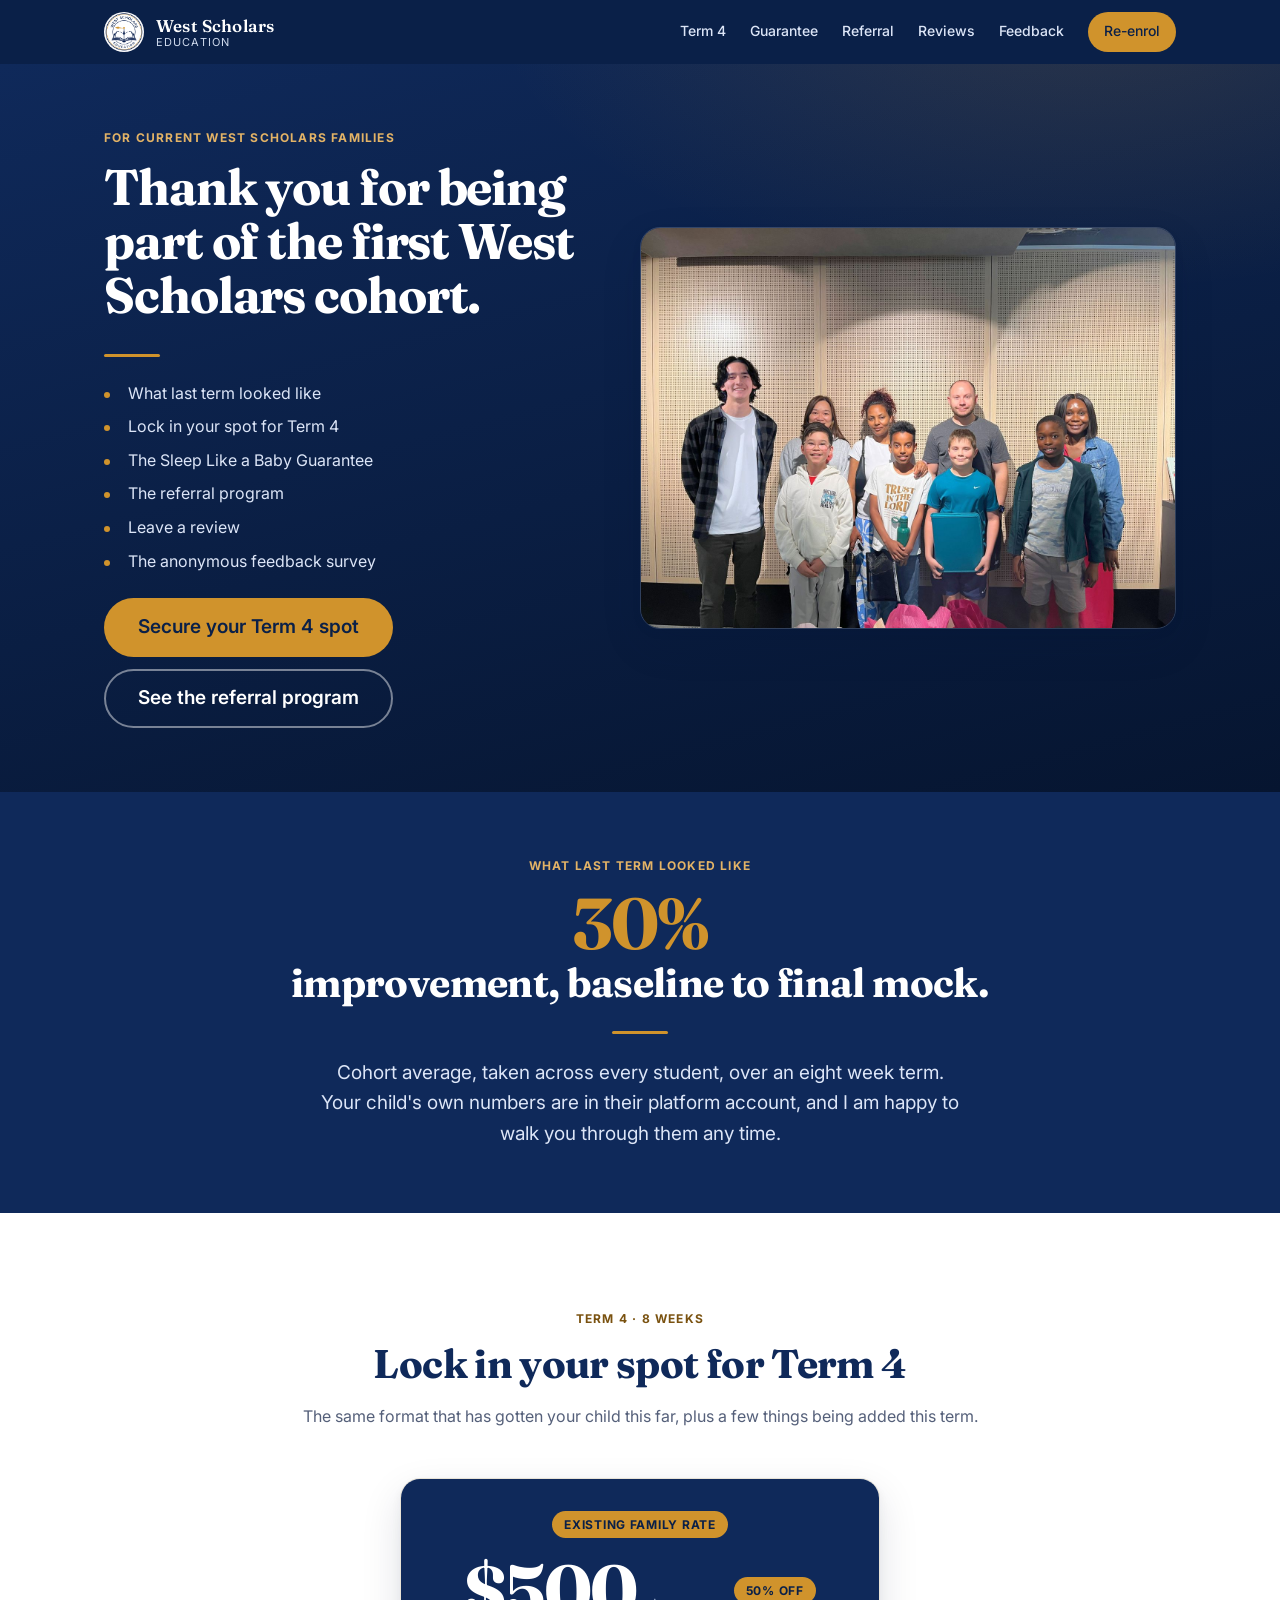
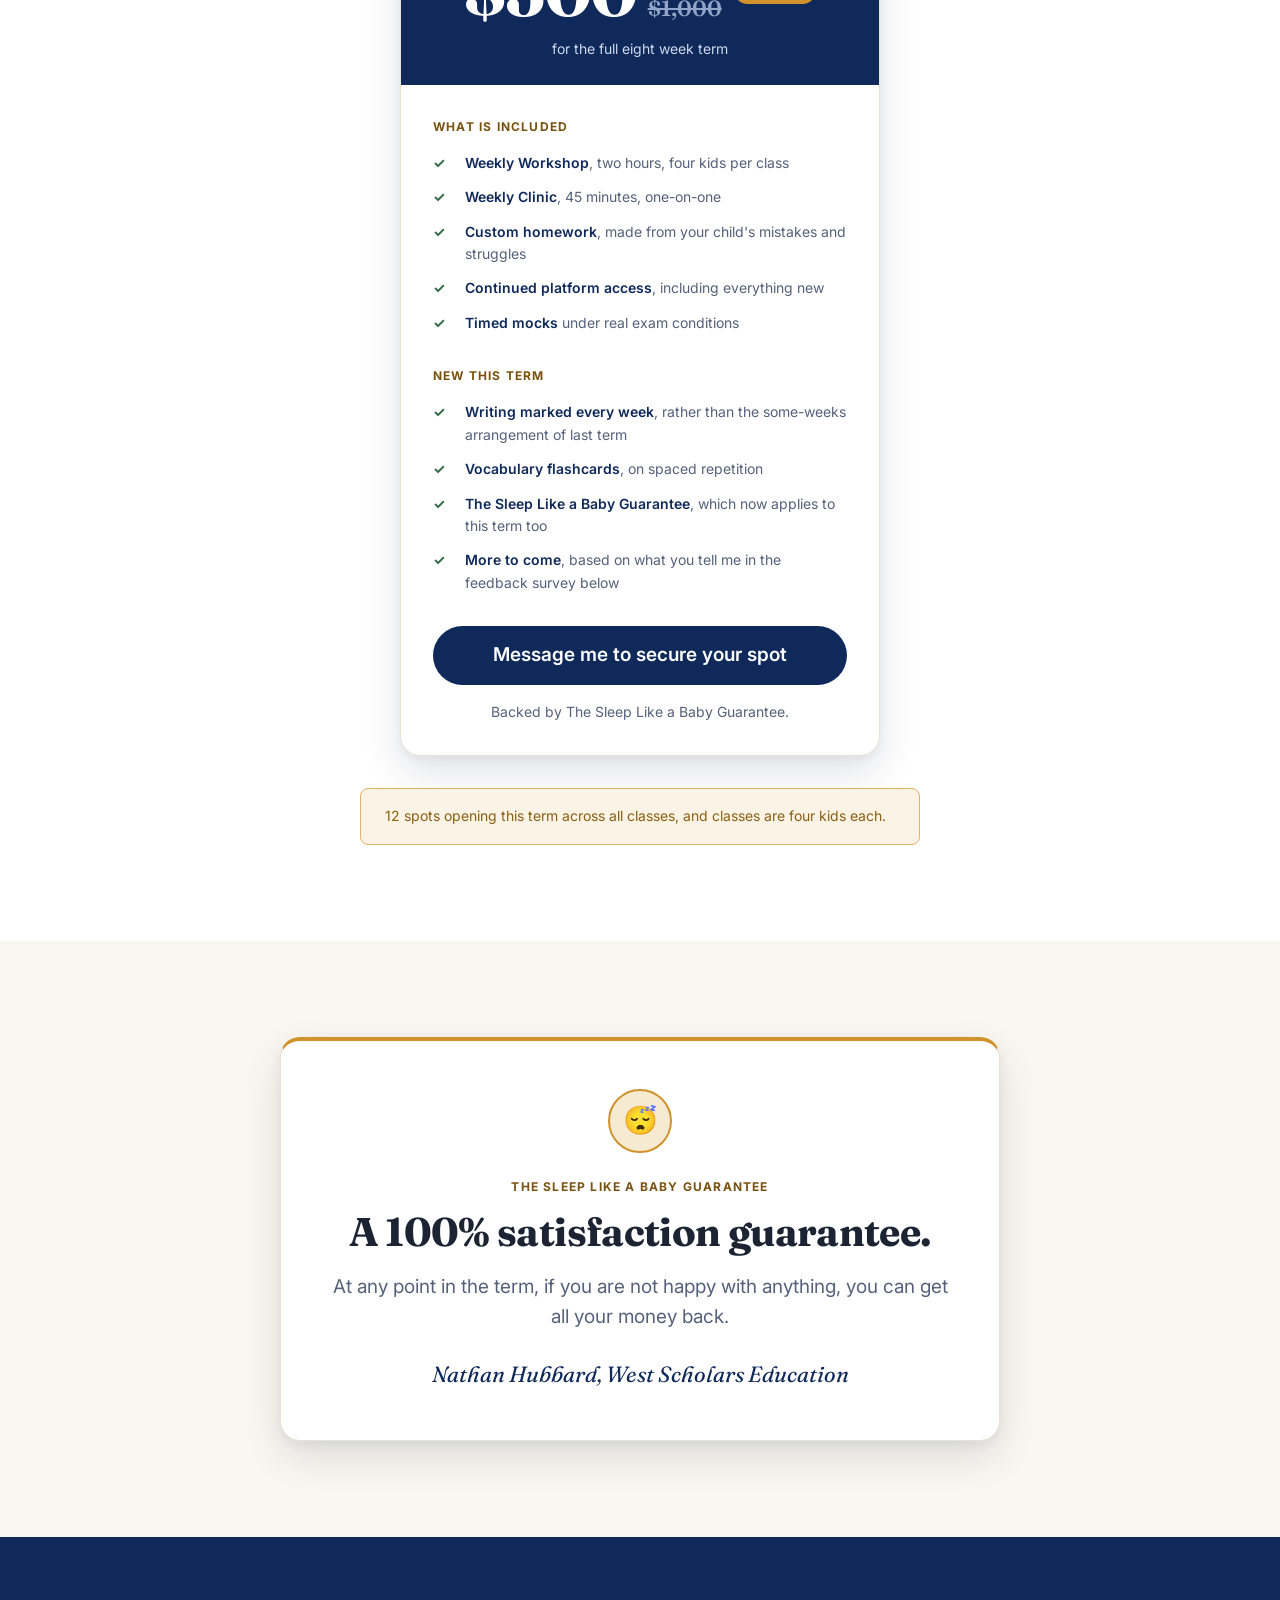
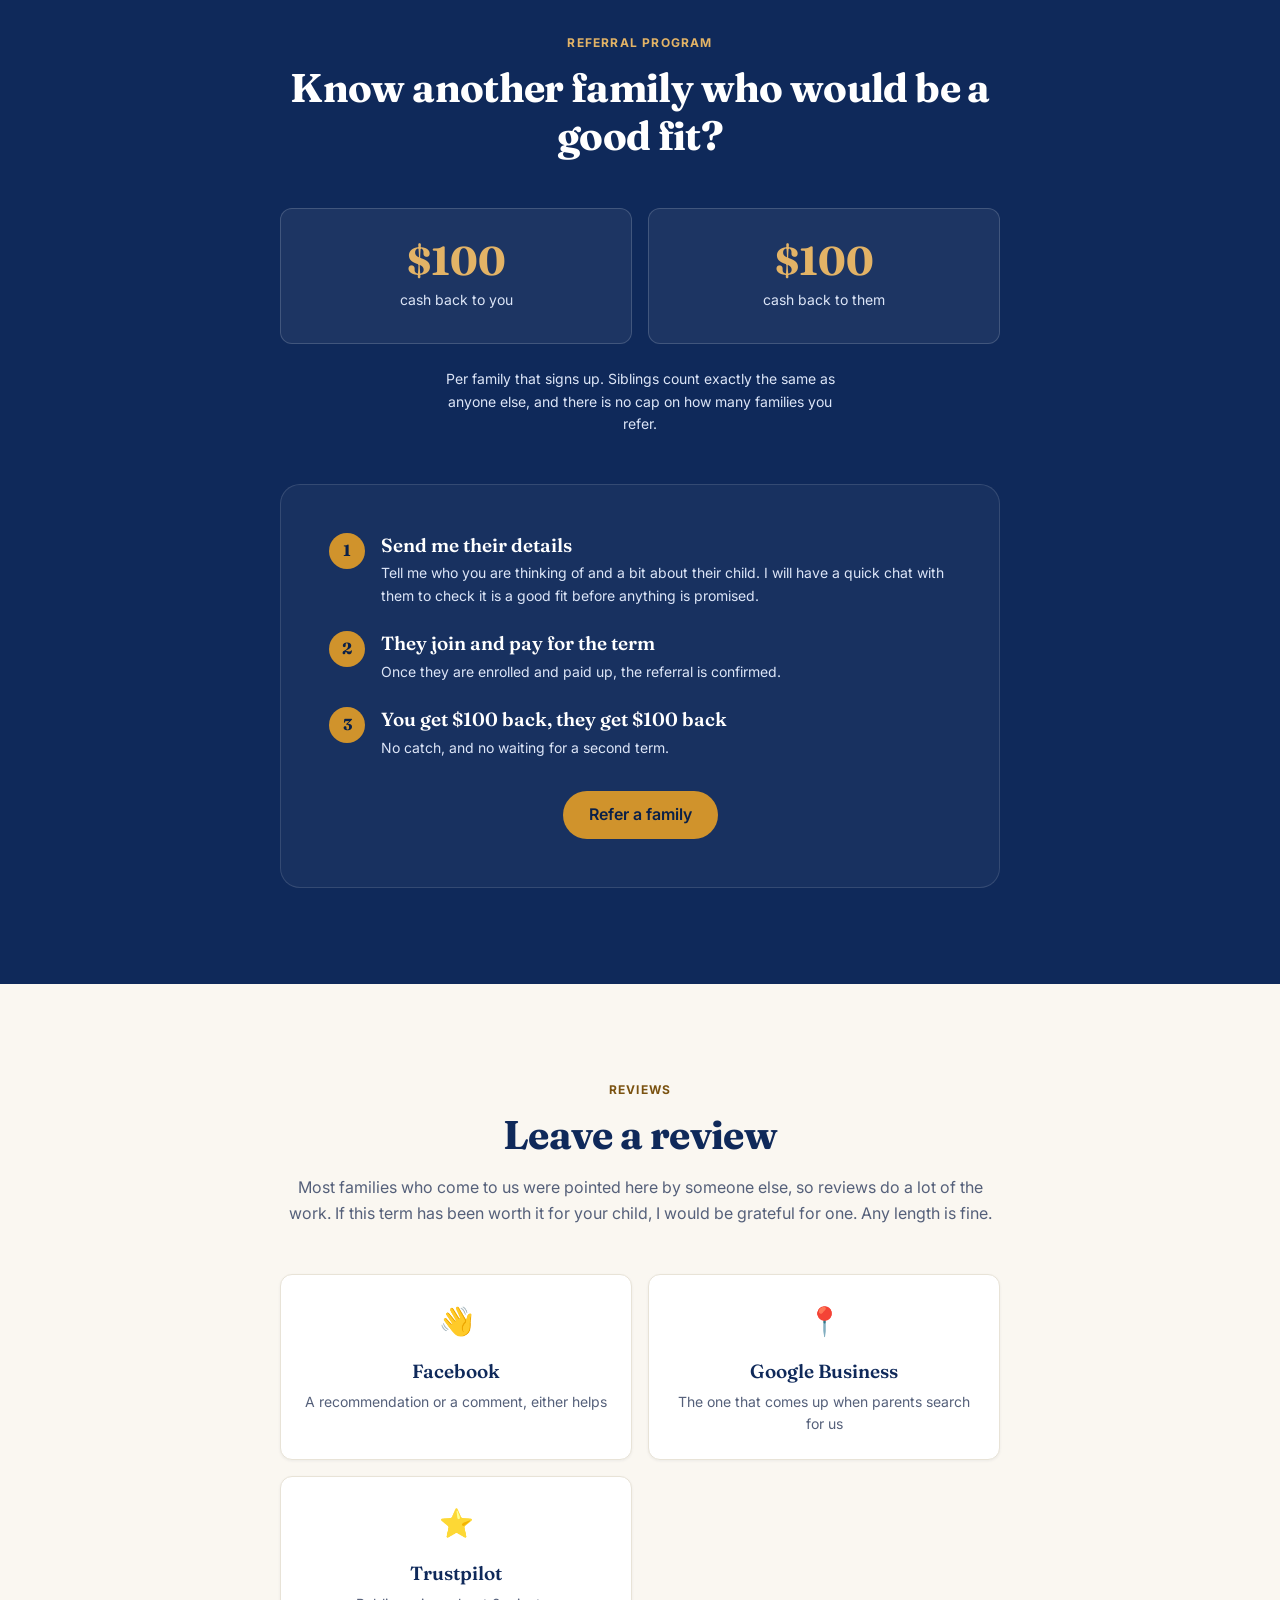
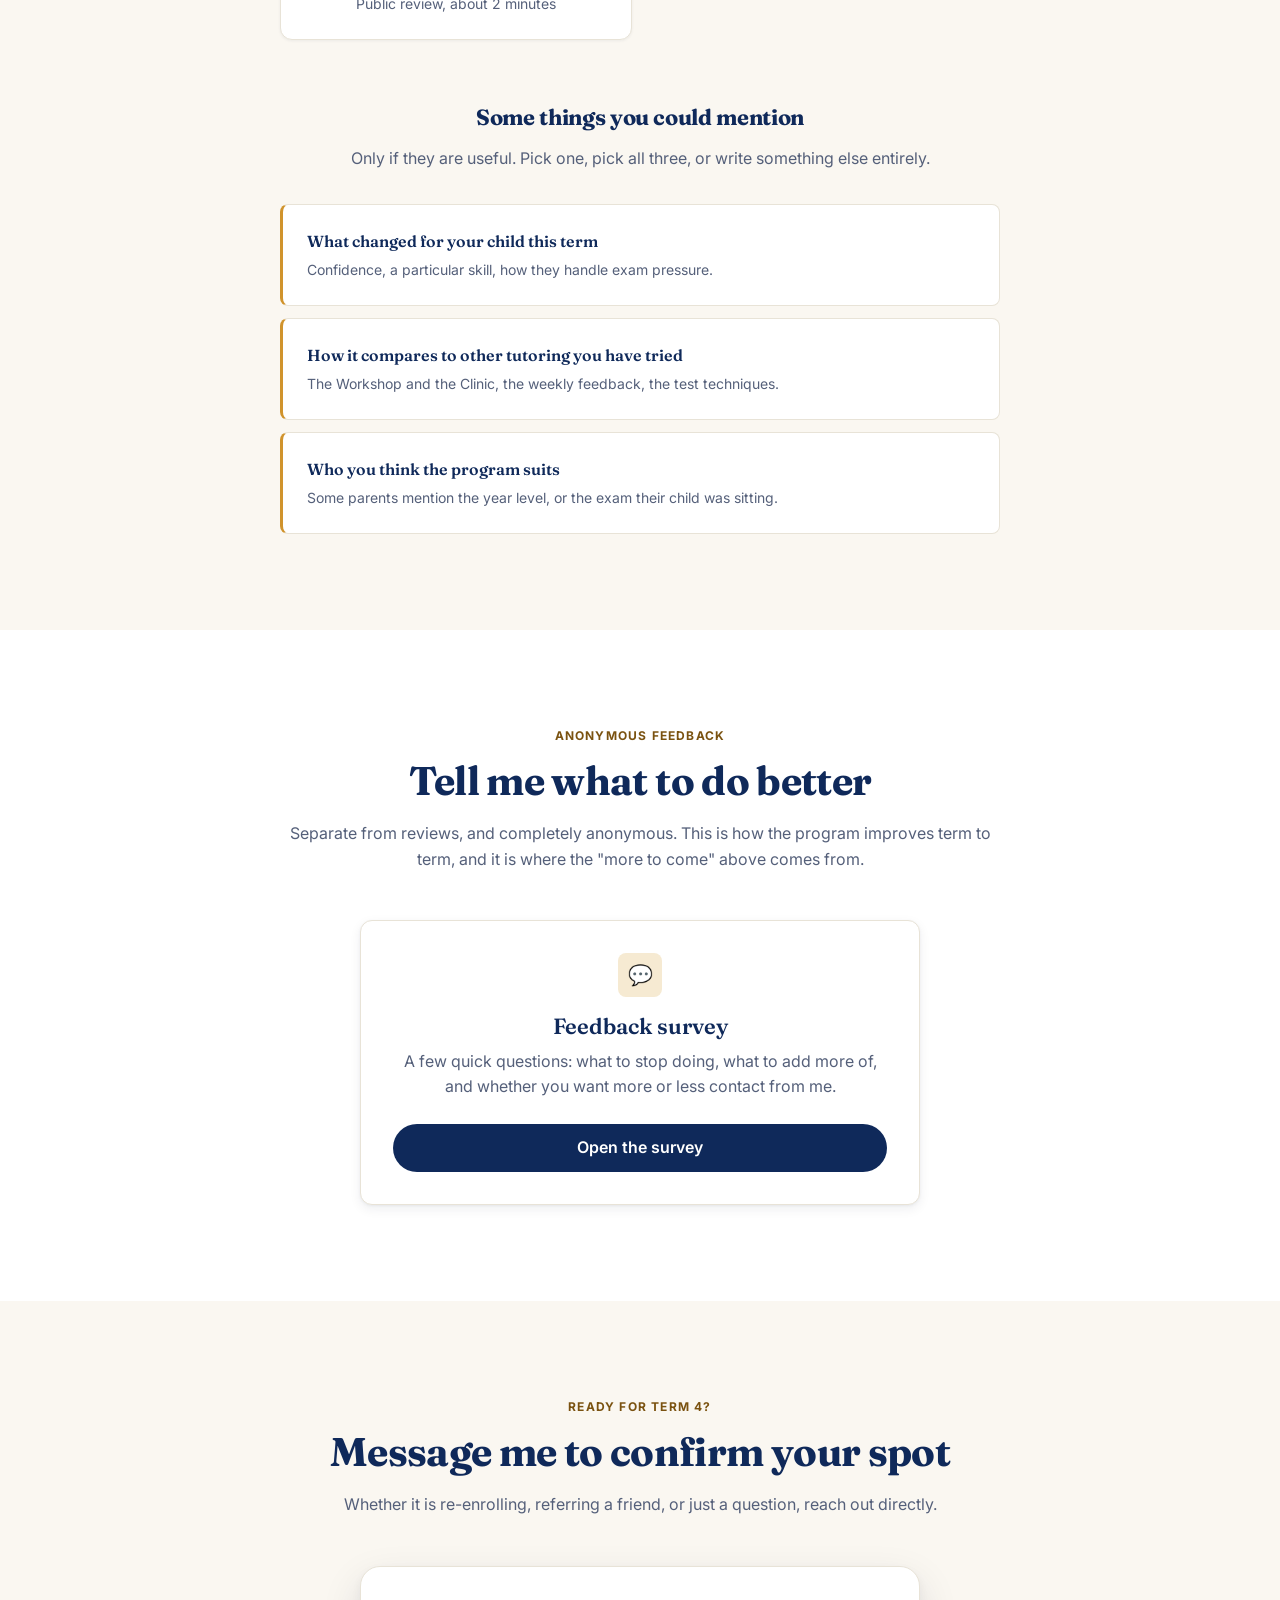
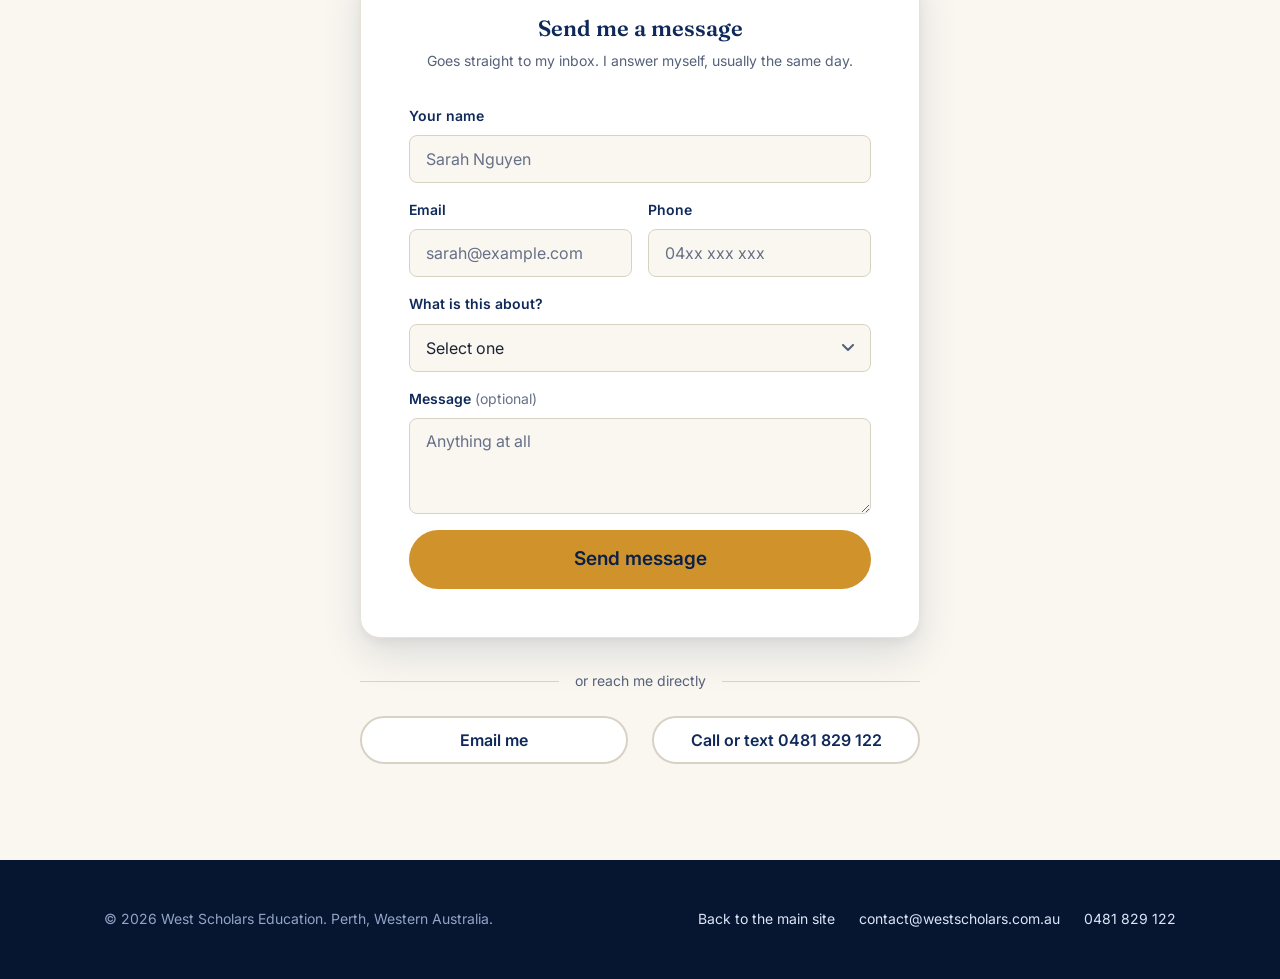
==== commit 1bd64b3c: "Current clients: cohort photo into the hero, new guarantee wording Brings the page into line with th" ====
--- a/current-clients/index.html
+++ b/current-clients/index.html
@@ -15,7 +15,7 @@
 <link rel="preconnect" href="https://fonts.googleapis.com">
 <link rel="preconnect" href="https://fonts.gstatic.com" crossorigin>
 <link href="https://fonts.googleapis.com/css2?family=Fraunces:opsz,wght@9..144,400..700&family=Inter:wght@400;500;600;700&display=swap" rel="stylesheet">
-<link rel="stylesheet" href="/assets/style.css?v=8">
+<link rel="stylesheet" href="/assets/style.css?v=9">
 </head>
 <body>
 
@@ -47,8 +47,13 @@
 
 <main id="main">
 
-<!-- ========================= HERO ========================= -->
-<section class="hero hero-single">
+<!-- ========================= HERO =========================
+     The cohort photo runs beside the copy here, the same as the homepage
+     hero. It is an image element and never a CSS background, so it renders
+     even when the edge serves a stale stylesheet. It carries no caption: on
+     navy every text element needs its own colour pinned, which is the cascade
+     trap documented in CLAUDE.md. -->
+<section class="hero">
   <div class="wrap">
     <div>
       <span class="eyebrow">For current West Scholars families</span>
@@ -67,6 +72,11 @@
         <a class="btn btn-outline btn-lg" href="#referral">See the referral program</a>
       </div>
     </div>
+
+    <div class="hero-photo">
+      <img src="/assets/cohort.jpg" width="1440" height="1080" decoding="async"
+           alt="The first West Scholars cohort and their parents together at the end of term.">
+    </div>
   </div>
 </section>
 
@@ -78,29 +88,6 @@
       <h2><span class="big">30%</span> improvement, baseline to final mock.</h2>
       <hr class="rule center-x">
       <p class="lead center-x">Cohort average, taken across every student, over an eight week term. Your child's own numbers are in their platform account, and I am happy to walk you through them any time.</p>
-    </div>
-  </div>
-</section>
-
-<!-- ========================= COHORT PHOTO ========================= -->
-<section class="section-cream sec-major">
-  <div class="wrap">
-    <div class="photo-split">
-      <figure>
-        <img src="/assets/cohort.jpg" width="1440" height="1080" loading="lazy" decoding="async"
-             alt="Nathan with the first West Scholars cohort and their parents at the end of term.">
-        <figcaption>The whole first cohort at the end of term, Perth 2026. Your family is in this photo.</figcaption>
-      </figure>
-      <div class="body">
-        <span class="eyebrow">Last term</span>
-        <h2>Thank you for being the first.</h2>
-        <p>This is the whole first cohort, at the end of the term. Everything that gets built from here, the writing marking, the flashcards, the guarantee, came out of what your family put into this one.</p>
-        <ul class="points">
-          <li><b>A full eight week term.</b> Start to finish, every week</li>
-          <li><b>30% improvement.</b> Cohort average, baseline to final mock</li>
-          <li><b>Every student improved in reading.</b> No exceptions</li>
-        </ul>
-      </div>
     </div>
   </div>
 </section>
@@ -157,8 +144,8 @@
     <div class="guarantee">
       <div class="seal" aria-hidden="true">&#128564;</div>
       <span class="eyebrow">The Sleep Like a Baby Guarantee</span>
-      <h2>You can get all your money back, for any reason, no questions asked.</h2>
-      <p class="lead">At any point in the term, for any reason at all, ask and every dollar comes back to you. There is nothing to justify and no form to fill in. If it was not worth it for your family, you get a full refund.</p>
+      <h2>A 100% satisfaction guarantee.</h2>
+      <p class="lead">At any point in the term, if you are not happy with anything, you can get all your money back.</p>
       <p class="signoff">Nathan Hubbard, West Scholars Education</p>
     </div>
   </div>
--- a/assets/style.css
+++ b/assets/style.css
@@ -474,8 +474,6 @@
   gap: var(--s-10);
   align-items: center;
 }
-
-.hero-single .wrap { grid-template-columns: 1fr; max-width: var(--w-prose); }
 
 .hero-sub {
   margin-top: var(--s-4);
